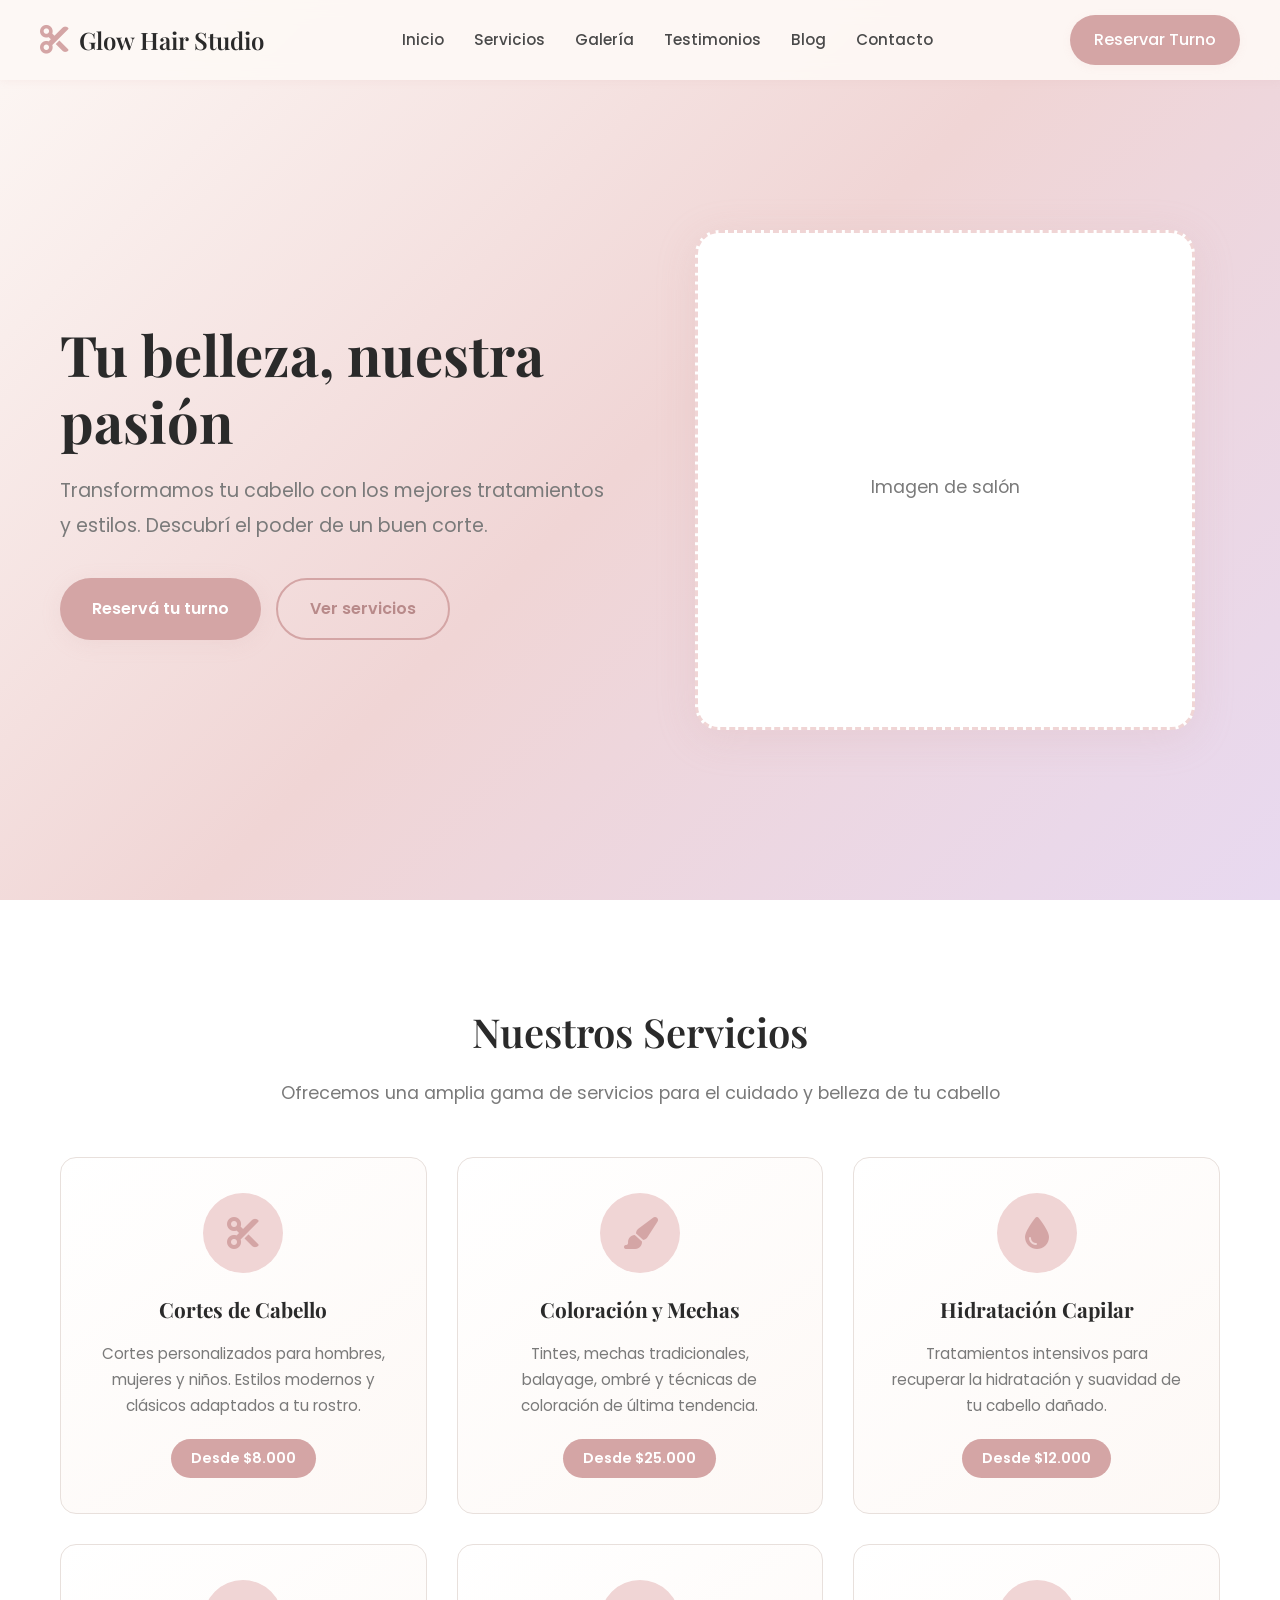
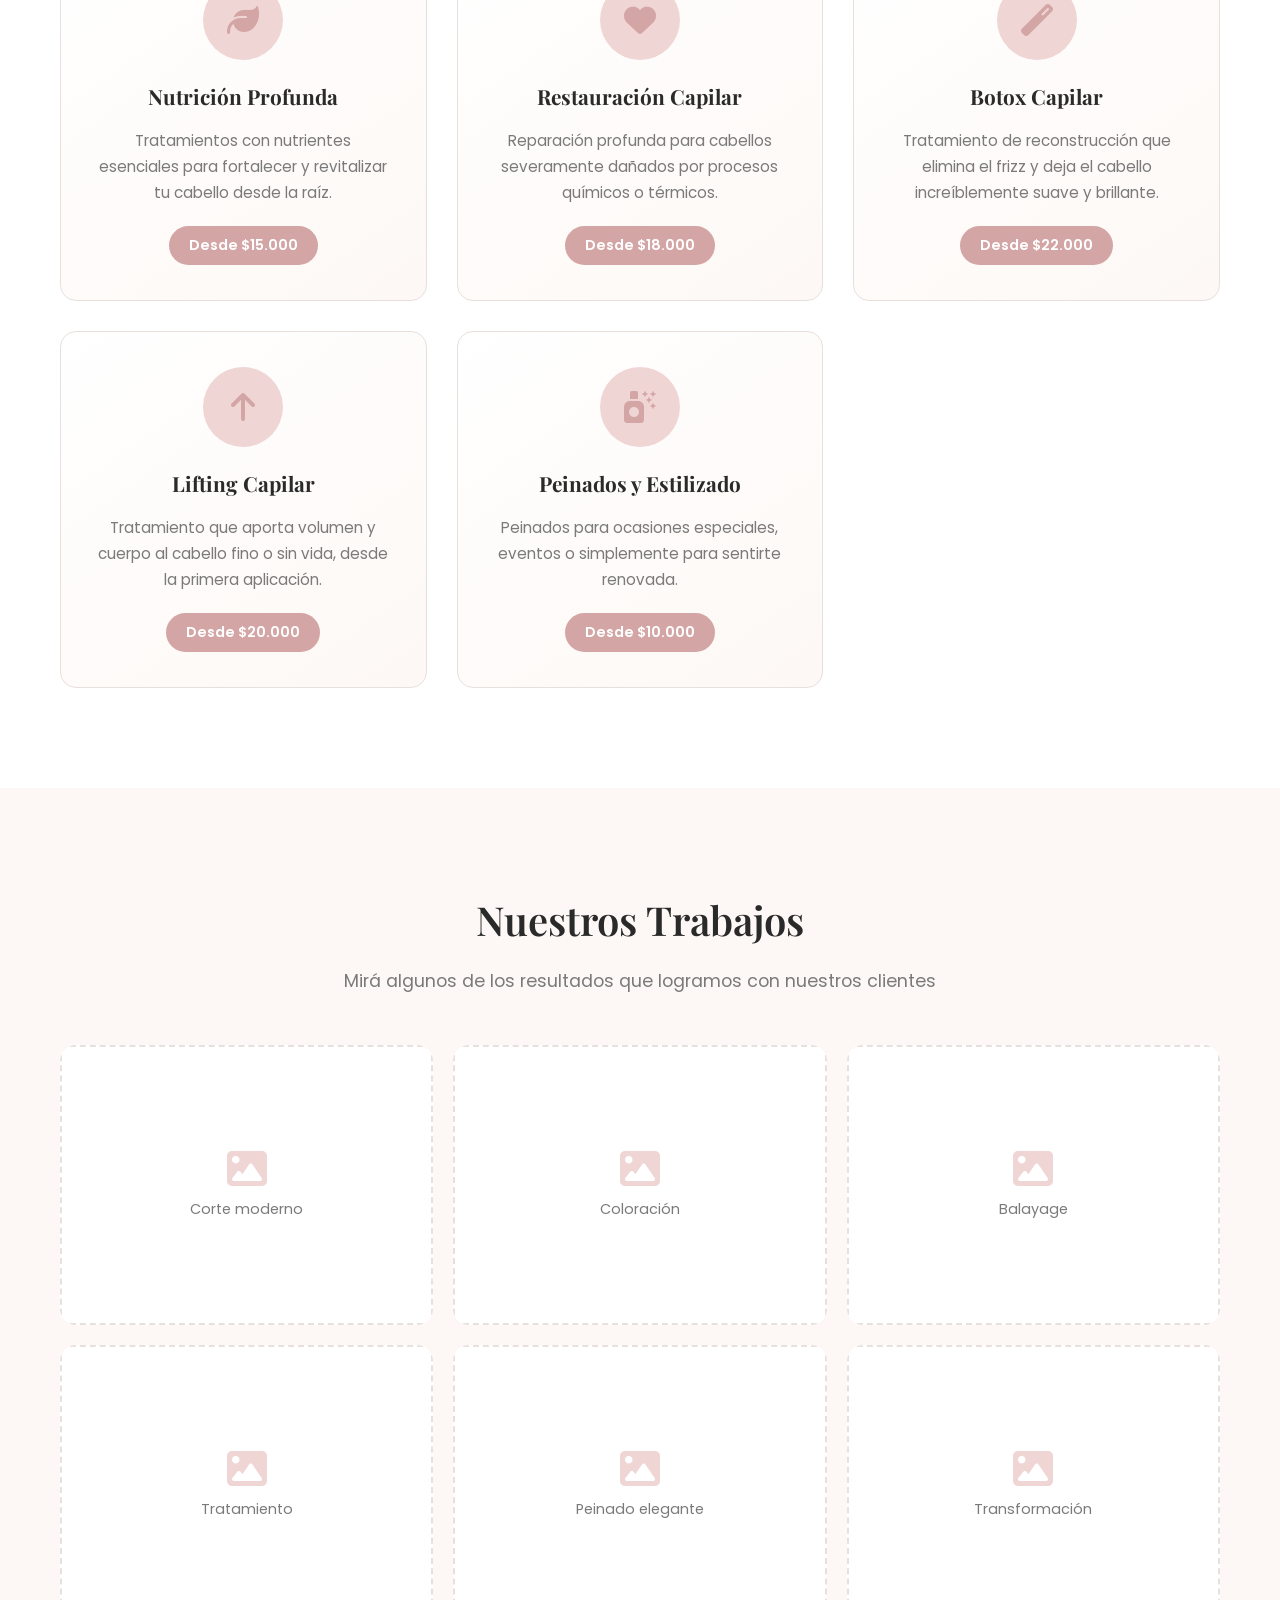
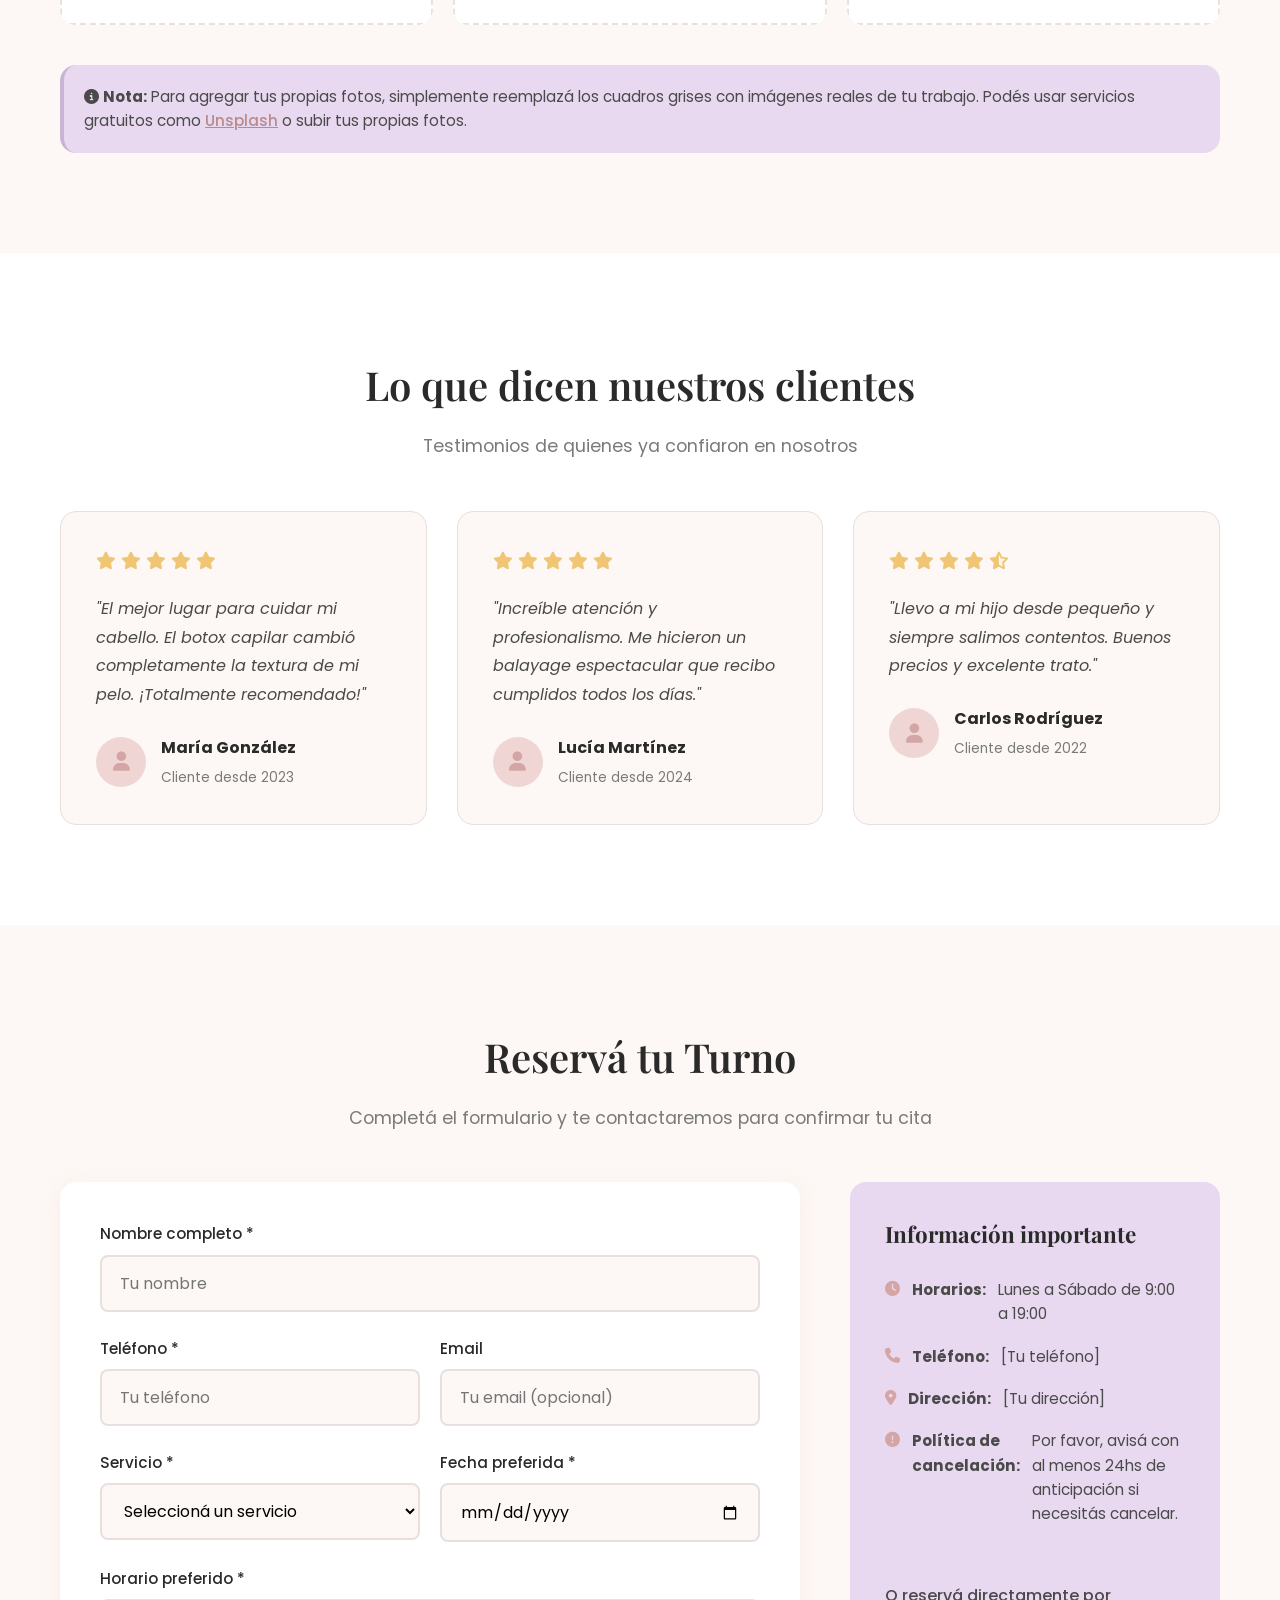
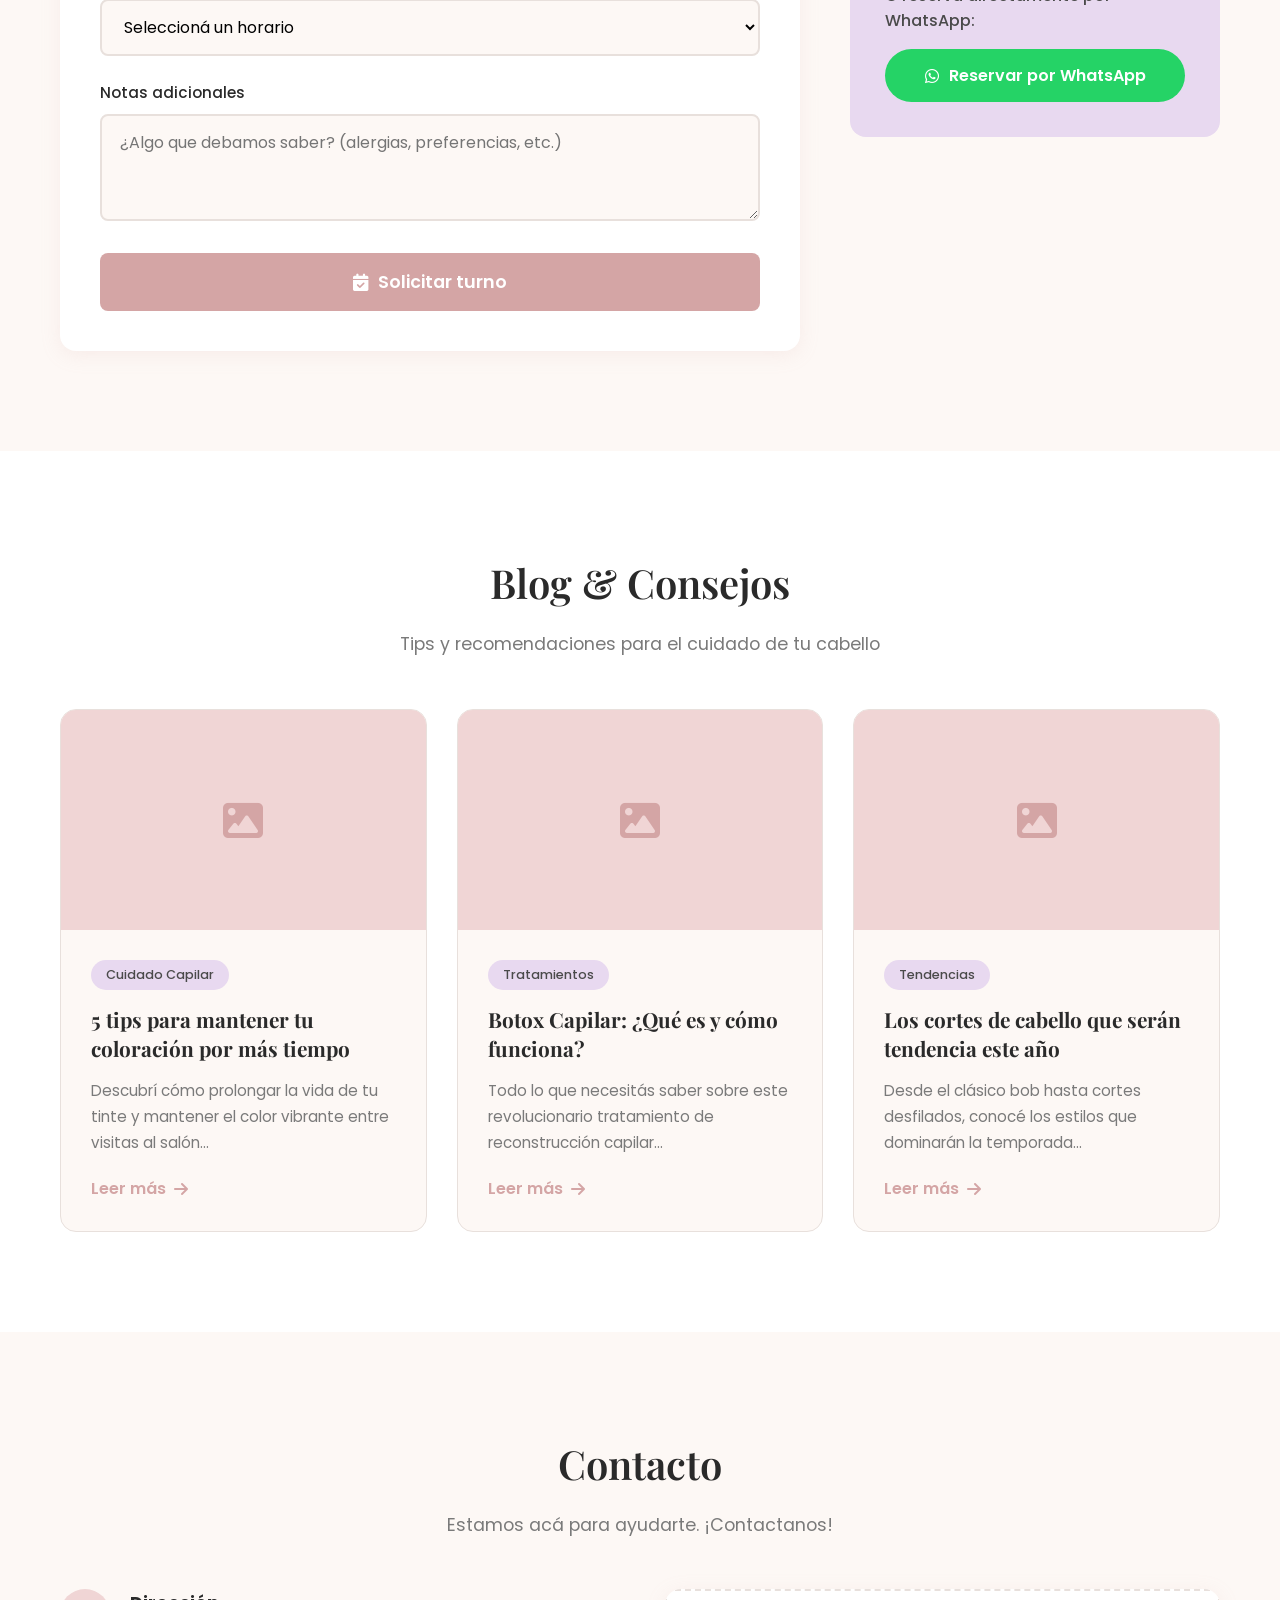
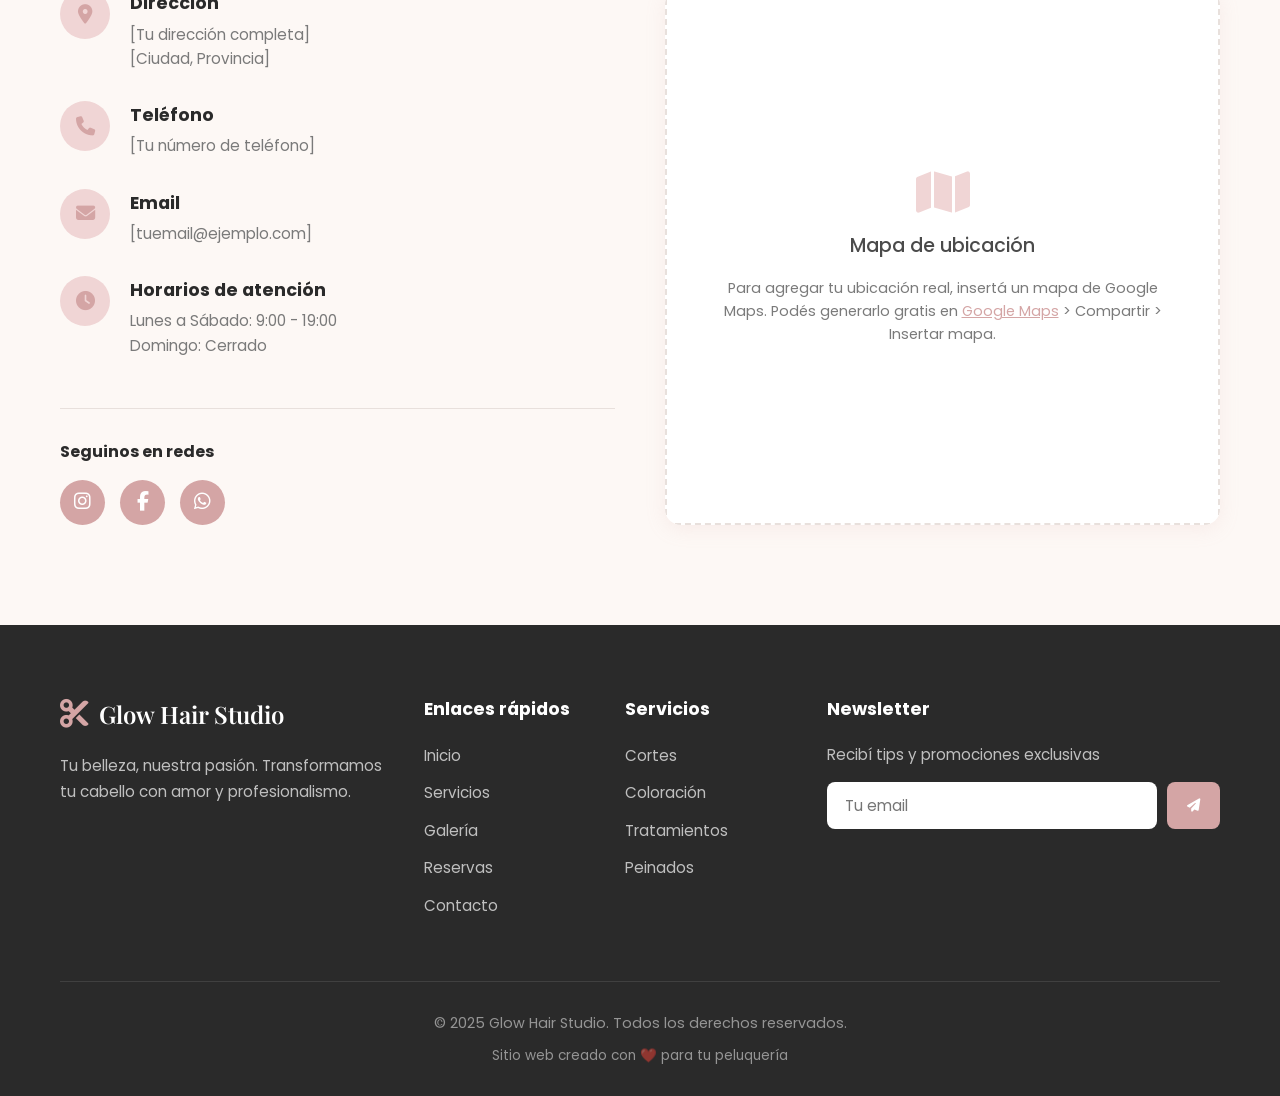
==== index.html @ 5b3dc376 "Add files via upload" ====
<!DOCTYPE html>
<html lang="es">
<head>
    <meta charset="UTF-8">
    <meta name="viewport" content="width=device-width, initial-scale=1.0">
    <title>Glow Hair Studio - Tu belleza, nuestra pasión</title>
    <link rel="stylesheet" href="styles.css">
    <link rel="preconnect" href="https://fonts.googleapis.com">
    <link rel="preconnect" href="https://fonts.gstatic.com" crossorigin>
    <link href="https://fonts.googleapis.com/css2?family=Playfair+Display:wght@400;500;600;700&family=Poppins:wght@300;400;500;600&display=swap" rel="stylesheet">
    <link rel="stylesheet" href="https://cdnjs.cloudflare.com/ajax/libs/font-awesome/6.4.0/css/all.min.css">
</head>
<body>
    <!-- Header / Navbar -->
    <header class="header">
        <nav class="navbar">
            <div class="logo">
                <i class="fas fa-cut"></i>
                <span>Glow Hair Studio</span>
            </div>
            <ul class="nav-links">
                <li><a href="#inicio">Inicio</a></li>
                <li><a href="#servicios">Servicios</a></li>
                <li><a href="#galeria">Galería</a></li>
                <li><a href="#testimonios">Testimonios</a></li>
                <li><a href="#blog">Blog</a></li>
                <li><a href="#contacto">Contacto</a></li>
            </ul>
            <a href="#reservas" class="btn-reservar">Reservar Turno</a>
            <div class="hamburger">
                <span></span>
                <span></span>
                <span></span>
            </div>
        </nav>
    </header>

    <!-- Hero Section -->
    <section id="inicio" class="hero">
        <div class="hero-content">
            <h1>Tu belleza, nuestra pasión</h1>
            <p>Transformamos tu cabello con los mejores tratamientos y estilos. Descubrí el poder de un buen corte.</p>
            <div class="hero-buttons">
                <a href="#reservas" class="btn-primary">Reservá tu turno</a>
                <a href="#servicios" class="btn-secondary">Ver servicios</a>
            </div>
        </div>
        <div class="hero-image">
            <div class="hero-img-placeholder">
                <i class="fas fa-sparkles"></i>
                <p>Imagen de salón</p>
            </div>
        </div>
    </section>

    <!-- Services Section -->
    <section id="servicios" class="servicios">
        <div class="container">
            <h2 class="section-title">Nuestros Servicios</h2>
            <p class="section-subtitle">Ofrecemos una amplia gama de servicios para el cuidado y belleza de tu cabello</p>
            
            <div class="servicios-grid">
                <div class="servicio-card">
                    <div class="servicio-icon">
                        <i class="fas fa-cut"></i>
                    </div>
                    <h3>Cortes de Cabello</h3>
                    <p>Cortes personalizados para hombres, mujeres y niños. Estilos modernos y clásicos adaptados a tu rostro.</p>
                    <span class="precio">Desde $8.000</span>
                </div>

                <div class="servicio-card">
                    <div class="servicio-icon">
                        <i class="fas fa-paint-brush"></i>
                    </div>
                    <h3>Coloración y Mechas</h3>
                    <p>Tintes, mechas tradicionales, balayage, ombré y técnicas de coloración de última tendencia.</p>
                    <span class="precio">Desde $25.000</span>
                </div>

                <div class="servicio-card">
                    <div class="servicio-icon">
                        <i class="fas fa-tint"></i>
                    </div>
                    <h3>Hidratación Capilar</h3>
                    <p>Tratamientos intensivos para recuperar la hidratación y suavidad de tu cabello dañado.</p>
                    <span class="precio">Desde $12.000</span>
                </div>

                <div class="servicio-card">
                    <div class="servicio-icon">
                        <i class="fas fa-leaf"></i>
                    </div>
                    <h3>Nutrición Profunda</h3>
                    <p>Tratamientos con nutrientes esenciales para fortalecer y revitalizar tu cabello desde la raíz.</p>
                    <span class="precio">Desde $15.000</span>
                </div>

                <div class="servicio-card">
                    <div class="servicio-icon">
                        <i class="fas fa-heart"></i>
                    </div>
                    <h3>Restauración Capilar</h3>
                    <p>Reparación profunda para cabellos severamente dañados por procesos químicos o térmicos.</p>
                    <span class="precio">Desde $18.000</span>
                </div>

                <div class="servicio-card">
                    <div class="servicio-icon">
                        <i class="fas fa-magic"></i>
                    </div>
                    <h3>Botox Capilar</h3>
                    <p>Tratamiento de reconstrucción que elimina el frizz y deja el cabello increíblemente suave y brillante.</p>
                    <span class="precio">Desde $22.000</span>
                </div>

                <div class="servicio-card">
                    <div class="servicio-icon">
                        <i class="fas fa-arrow-up"></i>
                    </div>
                    <h3>Lifting Capilar</h3>
                    <p>Tratamiento que aporta volumen y cuerpo al cabello fino o sin vida, desde la primera aplicación.</p>
                    <span class="precio">Desde $20.000</span>
                </div>

                <div class="servicio-card">
                    <div class="servicio-icon">
                        <i class="fas fa-air-freshener"></i>
                    </div>
                    <h3>Peinados y Estilizado</h3>
                    <p>Peinados para ocasiones especiales, eventos o simplemente para sentirte renovada.</p>
                    <span class="precio">Desde $10.000</span>
                </div>
            </div>
        </div>
    </section>

    <!-- Gallery Section -->
    <section id="galeria" class="galeria">
        <div class="container">
            <h2 class="section-title">Nuestros Trabajos</h2>
            <p class="section-subtitle">Mirá algunos de los resultados que logramos con nuestros clientes</p>
            
            <div class="galeria-grid">
                <div class="galeria-item">
                    <div class="galeria-placeholder">
                        <i class="fas fa-image"></i>
                        <span>Corte moderno</span>
                    </div>
                </div>
                <div class="galeria-item">
                    <div class="galeria-placeholder">
                        <i class="fas fa-image"></i>
                        <span>Coloración</span>
                    </div>
                </div>
                <div class="galeria-item">
                    <div class="galeria-placeholder">
                        <i class="fas fa-image"></i>
                        <span>Balayage</span>
                    </div>
                </div>
                <div class="galeria-item">
                    <div class="galeria-placeholder">
                        <i class="fas fa-image"></i>
                        <span>Tratamiento</span>
                    </div>
                </div>
                <div class="galeria-item">
                    <div class="galeria-placeholder">
                        <i class="fas fa-image"></i>
                        <span>Peinado elegante</span>
                    </div>
                </div>
                <div class="galeria-item">
                    <div class="galeria-placeholder">
                        <i class="fas fa-image"></i>
                        <span>Transformación</span>
                    </div>
                </div>
            </div>
            
            <div class="galeria-nota">
                <p><i class="fas fa-info-circle"></i> <strong>Nota:</strong> Para agregar tus propias fotos, simplemente reemplazá los cuadros grises con imágenes reales de tu trabajo. Podés usar servicios gratuitos como <a href="https://unsplash.com" target="_blank">Unsplash</a> o subir tus propias fotos.</p>
            </div>
        </div>
    </section>

    <!-- Testimonials Section -->
    <section id="testimonios" class="testimonios">
        <div class="container">
            <h2 class="section-title">Lo que dicen nuestros clientes</h2>
            <p class="section-subtitle">Testimonios de quienes ya confiaron en nosotros</p>
            
            <div class="testimonios-grid">
                <div class="testimonio-card">
                    <div class="stars">
                        <i class="fas fa-star"></i>
                        <i class="fas fa-star"></i>
                        <i class="fas fa-star"></i>
                        <i class="fas fa-star"></i>
                        <i class="fas fa-star"></i>
                    </div>
                    <p>"El mejor lugar para cuidar mi cabello. El botox capilar cambió completamente la textura de mi pelo. ¡Totalmente recomendado!"</p>
                    <div class="testimonio-author">
                        <div class="author-avatar">
                            <i class="fas fa-user"></i>
                        </div>
                        <div class="author-info">
                            <h4>María González</h4>
                            <span>Cliente desde 2023</span>
                        </div>
                    </div>
                </div>

                <div class="testimonio-card">
                    <div class="stars">
                        <i class="fas fa-star"></i>
                        <i class="fas fa-star"></i>
                        <i class="fas fa-star"></i>
                        <i class="fas fa-star"></i>
                        <i class="fas fa-star"></i>
                    </div>
                    <p>"Increíble atención y profesionalismo. Me hicieron un balayage espectacular que recibo cumplidos todos los días."</p>
                    <div class="testimonio-author">
                        <div class="author-avatar">
                            <i class="fas fa-user"></i>
                        </div>
                        <div class="author-info">
                            <h4>Lucía Martínez</h4>
                            <span>Cliente desde 2024</span>
                        </div>
                    </div>
                </div>

                <div class="testimonio-card">
                    <div class="stars">
                        <i class="fas fa-star"></i>
                        <i class="fas fa-star"></i>
                        <i class="fas fa-star"></i>
                        <i class="fas fa-star"></i>
                        <i class="fas fa-star-half-alt"></i>
                    </div>
                    <p>"Llevo a mi hijo desde pequeño y siempre salimos contentos. Buenos precios y excelente trato."</p>
                    <div class="testimonio-author">
                        <div class="author-avatar">
                            <i class="fas fa-user"></i>
                        </div>
                        <div class="author-info">
                            <h4>Carlos Rodríguez</h4>
                            <span>Cliente desde 2022</span>
                        </div>
                    </div>
                </div>
            </div>
        </div>
    </section>

    <!-- Booking Section -->
    <section id="reservas" class="reservas">
        <div class="container">
            <h2 class="section-title">Reservá tu Turno</h2>
            <p class="section-subtitle">Completá el formulario y te contactaremos para confirmar tu cita</p>
            
            <div class="reservas-container">
                <form class="reservas-form" id="form-reserva">
                    <div class="form-group">
                        <label for="nombre">Nombre completo *</label>
                        <input type="text" id="nombre" name="nombre" required placeholder="Tu nombre">
                    </div>
                    
                    <div class="form-row">
                        <div class="form-group">
                            <label for="telefono">Teléfono *</label>
                            <input type="tel" id="telefono" name="telefono" required placeholder="Tu teléfono">
                        </div>
                        <div class="form-group">
                            <label for="email">Email</label>
                            <input type="email" id="email" name="email" placeholder="Tu email (opcional)">
                        </div>
                    </div>
                    
                    <div class="form-row">
                        <div class="form-group">
                            <label for="servicio">Servicio *</label>
                            <select id="servicio" name="servicio" required>
                                <option value="">Seleccioná un servicio</option>
                                <option value="corte">Corte de cabello</option>
                                <option value="coloracion">Coloración / Mechas</option>
                                <option value="hidratacion">Hidratación</option>
                                <option value="nutricion">Nutrición</option>
                                <option value="restauracion">Restauración</option>
                                <option value="botox">Botox Capilar</option>
                                <option value="lifting">Lifting Capilar</option>
                                <option value="peinado">Peinado</option>
                            </select>
                        </div>
                        <div class="form-group">
                            <label for="fecha">Fecha preferida *</label>
                            <input type="date" id="fecha" name="fecha" required>
                        </div>
                    </div>
                    
                    <div class="form-group">
                        <label for="horario">Horario preferido *</label>
                        <select id="horario" name="horario" required>
                            <option value="">Seleccioná un horario</option>
                            <option value="09:00">09:00 hs</option>
                            <option value="10:00">10:00 hs</option>
                            <option value="11:00">11:00 hs</option>
                            <option value="12:00">12:00 hs</option>
                            <option value="14:00">14:00 hs</option>
                            <option value="15:00">15:00 hs</option>
                            <option value="16:00">16:00 hs</option>
                            <option value="17:00">17:00 hs</option>
                            <option value="18:00">18:00 hs</option>
                        </select>
                    </div>
                    
                    <div class="form-group">
                        <label for="notas">Notas adicionales</label>
                        <textarea id="notas" name="notas" rows="3" placeholder="¿Algo que debamos saber? (alergias, preferencias, etc.)"></textarea>
                    </div>
                    
                    <button type="submit" class="btn-submit">
                        <i class="fas fa-calendar-check"></i>
                        Solicitar turno
                    </button>
                </form>
                
                <div class="reservas-info">
                    <h3>Información importante</h3>
                    <ul>
                        <li><i class="fas fa-clock"></i> <strong>Horarios:</strong> Lunes a Sábado de 9:00 a 19:00</li>
                        <li><i class="fas fa-phone"></i> <strong>Teléfono:</strong> [Tu teléfono]</li>
                        <li><i class="fas fa-map-marker-alt"></i> <strong>Dirección:</strong> [Tu dirección]</li>
                        <li><i class="fas fa-exclamation-circle"></i> <strong>Política de cancelación:</strong> Por favor, avisá con al menos 24hs de anticipación si necesitás cancelar.</li>
                    </ul>
                    
                    <div class="whatsapp-reserva">
                        <p>O reservá directamente por WhatsApp:</p>
                        <a href="https://wa.me/549XXXXXXXXXX?text=Hola!%20Quiero%20reservar%20un%20turno" class="btn-whatsapp" target="_blank">
                            <i class="fab fa-whatsapp"></i>
                            Reservar por WhatsApp
                        </a>
                    </div>
                </div>
            </div>
        </div>
    </section>

    <!-- Blog Section -->
    <section id="blog" class="blog">
        <div class="container">
            <h2 class="section-title">Blog & Consejos</h2>
            <p class="section-subtitle">Tips y recomendaciones para el cuidado de tu cabello</p>
            
            <div class="blog-grid">
                <article class="blog-card">
                    <div class="blog-image">
                        <div class="blog-placeholder">
                            <i class="fas fa-image"></i>
                        </div>
                    </div>
                    <div class="blog-content">
                        <span class="blog-category">Cuidado Capilar</span>
                        <h3>5 tips para mantener tu coloración por más tiempo</h3>
                        <p>Descubrí cómo prolongar la vida de tu tinte y mantener el color vibrante entre visitas al salón...</p>
                        <a href="#" class="blog-link">Leer más <i class="fas fa-arrow-right"></i></a>
                    </div>
                </article>

                <article class="blog-card">
                    <div class="blog-image">
                        <div class="blog-placeholder">
                            <i class="fas fa-image"></i>
                        </div>
                    </div>
                    <div class="blog-content">
                        <span class="blog-category">Tratamientos</span>
                        <h3>Botox Capilar: ¿Qué es y cómo funciona?</h3>
                        <p>Todo lo que necesitás saber sobre este revolucionario tratamiento de reconstrucción capilar...</p>
                        <a href="#" class="blog-link">Leer más <i class="fas fa-arrow-right"></i></a>
                    </div>
                </article>

                <article class="blog-card">
                    <div class="blog-image">
                        <div class="blog-placeholder">
                            <i class="fas fa-image"></i>
                        </div>
                    </div>
                    <div class="blog-content">
                        <span class="blog-category">Tendencias</span>
                        <h3>Los cortes de cabello que serán tendencia este año</h3>
                        <p>Desde el clásico bob hasta cortes desfilados, conocé los estilos que dominarán la temporada...</p>
                        <a href="#" class="blog-link">Leer más <i class="fas fa-arrow-right"></i></a>
                    </div>
                </article>
            </div>
        </div>
    </section>

    <!-- Contact Section -->
    <section id="contacto" class="contacto">
        <div class="container">
            <h2 class="section-title">Contacto</h2>
            <p class="section-subtitle">Estamos acá para ayudarte. ¡Contactanos!</p>
            
            <div class="contacto-grid">
                <div class="contacto-info">
                    <div class="contacto-item">
                        <i class="fas fa-map-marker-alt"></i>
                        <div>
                            <h4>Dirección</h4>
                            <p>[Tu dirección completa]</p>
                            <p>[Ciudad, Provincia]</p>
                        </div>
                    </div>
                    
                    <div class="contacto-item">
                        <i class="fas fa-phone"></i>
                        <div>
                            <h4>Teléfono</h4>
                            <p>[Tu número de teléfono]</p>
                        </div>
                    </div>
                    
                    <div class="contacto-item">
                        <i class="fas fa-envelope"></i>
                        <div>
                            <h4>Email</h4>
                            <p>[tuemail@ejemplo.com]</p>
                        </div>
                    </div>
                    
                    <div class="contacto-item">
                        <i class="fas fa-clock"></i>
                        <div>
                            <h4>Horarios de atención</h4>
                            <p>Lunes a Sábado: 9:00 - 19:00</p>
                            <p>Domingo: Cerrado</p>
                        </div>
                    </div>
                    
                    <div class="contacto-social">
                        <h4>Seguinos en redes</h4>
                        <div class="social-links">
                            <a href="#" class="social-link" title="Instagram"><i class="fab fa-instagram"></i></a>
                            <a href="#" class="social-link" title="Facebook"><i class="fab fa-facebook-f"></i></a>
                            <a href="#" class="social-link" title="WhatsApp"><i class="fab fa-whatsapp"></i></a>
                        </div>
                    </div>
                </div>
                
                <div class="contacto-map">
                    <div class="map-placeholder">
                        <i class="fas fa-map"></i>
                        <p>Mapa de ubicación</p>
                        <span>Para agregar tu ubicación real, insertá un mapa de Google Maps. Podés generarlo gratis en <a href="https://maps.google.com" target="_blank">Google Maps</a> > Compartir > Insertar mapa.</span>
                    </div>
                </div>
            </div>
        </div>
    </section>

    <!-- Footer -->
    <footer class="footer">
        <div class="container">
            <div class="footer-content">
                <div class="footer-brand">
                    <div class="logo">
                        <i class="fas fa-cut"></i>
                        <span>Glow Hair Studio</span>
                    </div>
                    <p>Tu belleza, nuestra pasión. Transformamos tu cabello con amor y profesionalismo.</p>
                </div>
                
                <div class="footer-links">
                    <h4>Enlaces rápidos</h4>
                    <ul>
                        <li><a href="#inicio">Inicio</a></li>
                        <li><a href="#servicios">Servicios</a></li>
                        <li><a href="#galeria">Galería</a></li>
                        <li><a href="#reservas">Reservas</a></li>
                        <li><a href="#contacto">Contacto</a></li>
                    </ul>
                </div>
                
                <div class="footer-services">
                    <h4>Servicios</h4>
                    <ul>
                        <li><a href="#">Cortes</a></li>
                        <li><a href="#">Coloración</a></li>
                        <li><a href="#">Tratamientos</a></li>
                        <li><a href="#">Peinados</a></li>
                    </ul>
                </div>
                
                <div class="footer-newsletter">
                    <h4>Newsletter</h4>
                    <p>Recibí tips y promociones exclusivas</p>
                    <form class="newsletter-form">
                        <input type="email" placeholder="Tu email">
                        <button type="submit"><i class="fas fa-paper-plane"></i></button>
                    </form>
                </div>
            </div>
            
            <div class="footer-bottom">
                <p>&copy; 2025 Glow Hair Studio. Todos los derechos reservados.</p>
                <p class="footer-note">Sitio web creado con ❤️ para tu peluquería</p>
            </div>
        </div>
    </footer>

    <!-- Modal de confirmación -->
    <div id="modal-confirmacion" class="modal">
        <div class="modal-content">
            <i class="fas fa-check-circle"></i>
            <h3>¡Reserva recibida!</h3>
            <p>Gracias por solicitar tu turno. Te contactaremos pronto para confirmar tu cita.</p>
            <button class="btn-cerrar-modal">Aceptar</button>
        </div>
    </div>

    <script src="script.js"></script>
</body>
</html>
---- styles.css ----
/* Variables de colores - Estilo Pastel */
:root {
    --color-primary: #D4A5A5;
    --color-primary-light: #F0D5D5;
    --color-primary-dark: #B88A8A;
    --color-secondary: #C8B5D4;
    --color-secondary-light: #E8D9F0;
    --color-accent: #D4C4A5;
    --color-accent-light: #F0E8D5;
    --color-bg: #FDF8F5;
    --color-bg-alt: #FFFFFF;
    --color-text: #4A4A4A;
    --color-text-light: #7A7A7A;
    --color-text-dark: #2A2A2A;
    --color-border: #E8E0DC;
    --color-shadow: rgba(212, 165, 165, 0.15);
    --color-success: #A5D4C8;
    --color-warning: #D4C4A5;
    --gradient-hero: linear-gradient(135deg, #FDF8F5 0%, #F0D5D5 50%, #E8D9F0 100%);
    --gradient-card: linear-gradient(145deg, #FFFFFF 0%, #FDF8F5 100%);
    --font-heading: 'Playfair Display', serif;
    --font-body: 'Poppins', sans-serif;
    --transition: all 0.3s ease;
    --shadow-sm: 0 2px 8px rgba(212, 165, 165, 0.1);
    --shadow-md: 0 4px 20px rgba(212, 165, 165, 0.15);
    --shadow-lg: 0 8px 40px rgba(212, 165, 165, 0.2);
    --radius-sm: 8px;
    --radius-md: 16px;
    --radius-lg: 24px;
}

/* Reset y base */
* {
    margin: 0;
    padding: 0;
    box-sizing: border-box;
}

html {
    scroll-behavior: smooth;
}

body {
    font-family: var(--font-body);
    color: var(--color-text);
    background-color: var(--color-bg);
    line-height: 1.6;
    overflow-x: hidden;
}

.container {
    max-width: 1200px;
    margin: 0 auto;
    padding: 0 20px;
}

/* Header y Navbar */
.header {
    position: fixed;
    top: 0;
    left: 0;
    right: 0;
    background: rgba(253, 248, 245, 0.95);
    backdrop-filter: blur(10px);
    z-index: 1000;
    box-shadow: var(--shadow-sm);
    transition: var(--transition);
}

.navbar {
    display: flex;
    justify-content: space-between;
    align-items: center;
    padding: 15px 40px;
    max-width: 1400px;
    margin: 0 auto;
}

.logo {
    display: flex;
    align-items: center;
    gap: 10px;
    font-family: var(--font-heading);
    font-size: 1.5rem;
    font-weight: 600;
    color: var(--color-text-dark);
}

.logo i {
    color: var(--color-primary);
    font-size: 1.8rem;
}

.nav-links {
    display: flex;
    list-style: none;
    gap: 30px;
}

.nav-links a {
    text-decoration: none;
    color: var(--color-text);
    font-weight: 500;
    font-size: 0.95rem;
    transition: var(--transition);
    position: relative;
}

.nav-links a::after {
    content: '';
    position: absolute;
    bottom: -5px;
    left: 0;
    width: 0;
    height: 2px;
    background: var(--color-primary);
    transition: var(--transition);
}

.nav-links a:hover {
    color: var(--color-primary-dark);
}

.nav-links a:hover::after {
    width: 100%;
}

.btn-reservar {
    background: var(--color-primary);
    color: white;
    padding: 12px 24px;
    border-radius: 50px;
    text-decoration: none;
    font-weight: 500;
    transition: var(--transition);
    box-shadow: var(--shadow-sm);
}

.btn-reservar:hover {
    background: var(--color-primary-dark);
    transform: translateY(-2px);
    box-shadow: var(--shadow-md);
}

/* Hamburger menu */
.hamburger {
    display: none;
    flex-direction: column;
    gap: 5px;
    cursor: pointer;
    padding: 5px;
}

.hamburger span {
    display: block;
    width: 25px;
    height: 3px;
    background: var(--color-text);
    border-radius: 3px;
    transition: var(--transition);
}

/* Hero Section */
.hero {
    min-height: 100vh;
    display: flex;
    align-items: center;
    justify-content: space-between;
    padding: 120px 60px 60px;
    background: var(--gradient-hero);
    gap: 60px;
}

.hero-content {
    flex: 1;
    max-width: 600px;
}

.hero-content h1 {
    font-family: var(--font-heading);
    font-size: 3.5rem;
    font-weight: 700;
    color: var(--color-text-dark);
    margin-bottom: 20px;
    line-height: 1.2;
}

.hero-content p {
    font-size: 1.2rem;
    color: var(--color-text-light);
    margin-bottom: 35px;
    line-height: 1.8;
}

.hero-buttons {
    display: flex;
    gap: 15px;
}

.btn-primary {
    background: var(--color-primary);
    color: white;
    padding: 16px 32px;
    border-radius: 50px;
    text-decoration: none;
    font-weight: 600;
    transition: var(--transition);
    box-shadow: var(--shadow-md);
    display: inline-flex;
    align-items: center;
    gap: 8px;
}

.btn-primary:hover {
    background: var(--color-primary-dark);
    transform: translateY(-3px);
    box-shadow: var(--shadow-lg);
}

.btn-secondary {
    background: transparent;
    color: var(--color-primary-dark);
    padding: 16px 32px;
    border-radius: 50px;
    text-decoration: none;
    font-weight: 600;
    border: 2px solid var(--color-primary);
    transition: var(--transition);
    display: inline-flex;
    align-items: center;
    gap: 8px;
}

.btn-secondary:hover {
    background: var(--color-primary-light);
    transform: translateY(-3px);
}

.hero-image {
    flex: 1;
    display: flex;
    justify-content: center;
    align-items: center;
}

.hero-img-placeholder {
    width: 100%;
    max-width: 500px;
    height: 500px;
    background: var(--color-bg-alt);
    border-radius: var(--radius-lg);
    display: flex;
    flex-direction: column;
    justify-content: center;
    align-items: center;
    gap: 15px;
    box-shadow: var(--shadow-lg);
    border: 3px dashed var(--color-primary-light);
}

.hero-img-placeholder i {
    font-size: 4rem;
    color: var(--color-primary);
}

.hero-img-placeholder p {
    color: var(--color-text-light);
    font-size: 1.1rem;
}

/* Section Styles */
.section-title {
    font-family: var(--font-heading);
    font-size: 2.5rem;
    font-weight: 600;
    color: var(--color-text-dark);
    text-align: center;
    margin-bottom: 15px;
}

.section-subtitle {
    color: var(--color-text-light);
    text-align: center;
    font-size: 1.1rem;
    margin-bottom: 50px;
}

/* Services Section */
.servicios {
    padding: 100px 0;
    background: var(--color-bg-alt);
}

.servicios-grid {
    display: grid;
    grid-template-columns: repeat(auto-fit, minmax(280px, 1fr));
    gap: 30px;
}

.servicio-card {
    background: var(--gradient-card);
    border-radius: var(--radius-md);
    padding: 35px;
    text-align: center;
    transition: var(--transition);
    border: 1px solid var(--color-border);
    position: relative;
    overflow: hidden;
}

.servicio-card::before {
    content: '';
    position: absolute;
    top: 0;
    left: 0;
    right: 0;
    height: 4px;
    background: var(--color-primary);
    transform: scaleX(0);
    transition: var(--transition);
}

.servicio-card:hover {
    transform: translateY(-8px);
    box-shadow: var(--shadow-lg);
}

.servicio-card:hover::before {
    transform: scaleX(1);
}

.servicio-icon {
    width: 80px;
    height: 80px;
    background: var(--color-primary-light);
    border-radius: 50%;
    display: flex;
    align-items: center;
    justify-content: center;
    margin: 0 auto 20px;
}

.servicio-icon i {
    font-size: 2rem;
    color: var(--color-primary);
}

.servicio-card h3 {
    font-family: var(--font-heading);
    font-size: 1.3rem;
    margin-bottom: 15px;
    color: var(--color-text-dark);
}

.servicio-card p {
    color: var(--color-text-light);
    font-size: 0.95rem;
    margin-bottom: 20px;
    line-height: 1.7;
}

.precio {
    display: inline-block;
    background: var(--color-primary);
    color: white;
    padding: 8px 20px;
    border-radius: 20px;
    font-weight: 600;
    font-size: 0.9rem;
}

/* Gallery Section */
.galeria {
    padding: 100px 0;
    background: var(--color-bg);
}

.galeria-grid {
    display: grid;
    grid-template-columns: repeat(auto-fit, minmax(300px, 1fr));
    gap: 20px;
}

.galeria-item {
    position: relative;
    border-radius: var(--radius-md);
    overflow: hidden;
    aspect-ratio: 4/3;
    cursor: pointer;
}

.galeria-placeholder {
    width: 100%;
    height: 100%;
    background: var(--color-bg-alt);
    display: flex;
    flex-direction: column;
    justify-content: center;
    align-items: center;
    gap: 10px;
    border: 2px dashed var(--color-border);
    transition: var(--transition);
}

.galeria-placeholder i {
    font-size: 2.5rem;
    color: var(--color-primary-light);
}

.galeria-placeholder span {
    color: var(--color-text-light);
    font-size: 0.9rem;
}

.galeria-item:hover .galeria-placeholder {
    background: var(--color-primary-light);
}

.galeria-item:hover .galeria-placeholder i,
.galeria-item:hover .galeria-placeholder span {
    color: var(--color-primary-dark);
}

.galeria-nota {
    margin-top: 40px;
    padding: 20px;
    background: var(--color-secondary-light);
    border-radius: var(--radius-md);
    border-left: 4px solid var(--color-secondary);
}

.galeria-nota p {
    color: var(--color-text);
    font-size: 0.95rem;
}

.galeria-nota a {
    color: var(--color-primary-dark);
    font-weight: 500;
}

/* Testimonials Section */
.testimonios {
    padding: 100px 0;
    background: var(--color-bg-alt);
}

.testimonios-grid {
    display: grid;
    grid-template-columns: repeat(auto-fit, minmax(350px, 1fr));
    gap: 30px;
}

.testimonio-card {
    background: var(--color-bg);
    border-radius: var(--radius-md);
    padding: 35px;
    transition: var(--transition);
    border: 1px solid var(--color-border);
}

.testimonio-card:hover {
    transform: translateY(-5px);
    box-shadow: var(--shadow-md);
}

.stars {
    color: #F0C674;
    margin-bottom: 20px;
    font-size: 1.1rem;
}

.testimonio-card > p {
    color: var(--color-text);
    font-size: 1rem;
    line-height: 1.8;
    margin-bottom: 25px;
    font-style: italic;
}

.testimonio-author {
    display: flex;
    align-items: center;
    gap: 15px;
}

.author-avatar {
    width: 50px;
    height: 50px;
    background: var(--color-primary-light);
    border-radius: 50%;
    display: flex;
    align-items: center;
    justify-content: center;
}

.author-avatar i {
    color: var(--color-primary);
    font-size: 1.2rem;
}

.author-info h4 {
    color: var(--color-text-dark);
    font-size: 1rem;
    margin-bottom: 3px;
}

.author-info span {
    color: var(--color-text-light);
    font-size: 0.85rem;
}

/* Booking Section */
.reservas {
    padding: 100px 0;
    background: var(--color-bg);
}

.reservas-container {
    display: grid;
    grid-template-columns: 2fr 1fr;
    gap: 50px;
    align-items: start;
}

.reservas-form {
    background: var(--color-bg-alt);
    padding: 40px;
    border-radius: var(--radius-md);
    box-shadow: var(--shadow-md);
}

.form-group {
    margin-bottom: 25px;
}

.form-row {
    display: grid;
    grid-template-columns: 1fr 1fr;
    gap: 20px;
}

.form-group label {
    display: block;
    margin-bottom: 8px;
    color: var(--color-text-dark);
    font-weight: 500;
    font-size: 0.95rem;
}

.form-group input,
.form-group select,
.form-group textarea {
    width: 100%;
    padding: 14px 18px;
    border: 2px solid var(--color-border);
    border-radius: var(--radius-sm);
    font-family: var(--font-body);
    font-size: 1rem;
    transition: var(--transition);
    background: var(--color-bg);
}

.form-group input:focus,
.form-group select:focus,
.form-group textarea:focus {
    outline: none;
    border-color: var(--color-primary);
    background: white;
}

.form-group textarea {
    resize: vertical;
    min-height: 100px;
}

.btn-submit {
    width: 100%;
    padding: 16px;
    background: var(--color-primary);
    color: white;
    border: none;
    border-radius: var(--radius-sm);
    font-family: var(--font-body);
    font-size: 1.1rem;
    font-weight: 600;
    cursor: pointer;
    transition: var(--transition);
    display: flex;
    align-items: center;
    justify-content: center;
    gap: 10px;
}

.btn-submit:hover {
    background: var(--color-primary-dark);
    transform: translateY(-2px);
    box-shadow: var(--shadow-md);
}

.reservas-info {
    background: var(--color-secondary-light);
    padding: 35px;
    border-radius: var(--radius-md);
}

.reservas-info h3 {
    font-family: var(--font-heading);
    font-size: 1.4rem;
    color: var(--color-text-dark);
    margin-bottom: 25px;
}

.reservas-info ul {
    list-style: none;
    margin-bottom: 30px;
}

.reservas-info li {
    display: flex;
    align-items: flex-start;
    gap: 12px;
    margin-bottom: 18px;
    color: var(--color-text);
    font-size: 0.95rem;
    line-height: 1.6;
}

.reservas-info li i {
    color: var(--color-primary);
    margin-top: 3px;
}

.whatsapp-reserva {
    padding-top: 25px;
    border-top: 1px solid var(--color-border);
}

.whatsapp-reserva p {
    margin-bottom: 15px;
    color: var(--color-text);
    font-weight: 500;
}

.btn-whatsapp {
    display: flex;
    align-items: center;
    justify-content: center;
    gap: 10px;
    background: #25D366;
    color: white;
    padding: 14px 24px;
    border-radius: 50px;
    text-decoration: none;
    font-weight: 600;
    transition: var(--transition);
}

.btn-whatsapp:hover {
    background: #1DA851;
    transform: translateY(-2px);
    box-shadow: 0 4px 15px rgba(37, 211, 102, 0.3);
}

/* Blog Section */
.blog {
    padding: 100px 0;
    background: var(--color-bg-alt);
}

.blog-grid {
    display: grid;
    grid-template-columns: repeat(auto-fit, minmax(350px, 1fr));
    gap: 30px;
}

.blog-card {
    background: var(--color-bg);
    border-radius: var(--radius-md);
    overflow: hidden;
    transition: var(--transition);
    border: 1px solid var(--color-border);
}

.blog-card:hover {
    transform: translateY(-8px);
    box-shadow: var(--shadow-lg);
}

.blog-image {
    height: 220px;
    overflow: hidden;
}

.blog-placeholder {
    width: 100%;
    height: 100%;
    background: var(--color-primary-light);
    display: flex;
    align-items: center;
    justify-content: center;
}

.blog-placeholder i {
    font-size: 2.5rem;
    color: var(--color-primary);
}

.blog-content {
    padding: 30px;
}

.blog-category {
    display: inline-block;
    background: var(--color-secondary-light);
    color: var(--color-text);
    padding: 5px 15px;
    border-radius: 20px;
    font-size: 0.8rem;
    font-weight: 500;
    margin-bottom: 15px;
}

.blog-content h3 {
    font-family: var(--font-heading);
    font-size: 1.3rem;
    color: var(--color-text-dark);
    margin-bottom: 15px;
    line-height: 1.4;
}

.blog-content p {
    color: var(--color-text-light);
    font-size: 0.95rem;
    line-height: 1.7;
    margin-bottom: 20px;
}

.blog-link {
    color: var(--color-primary);
    text-decoration: none;
    font-weight: 600;
    display: inline-flex;
    align-items: center;
    gap: 8px;
    transition: var(--transition);
}

.blog-link:hover {
    color: var(--color-primary-dark);
    gap: 12px;
}

/* Contact Section */
.contacto {
    padding: 100px 0;
    background: var(--color-bg);
}

.contacto-grid {
    display: grid;
    grid-template-columns: 1fr 1fr;
    gap: 50px;
}

.contacto-info {
    display: flex;
    flex-direction: column;
    gap: 30px;
}

.contacto-item {
    display: flex;
    align-items: flex-start;
    gap: 20px;
}

.contacto-item i {
    width: 50px;
    height: 50px;
    background: var(--color-primary-light);
    border-radius: 50%;
    display: flex;
    align-items: center;
    justify-content: center;
    color: var(--color-primary);
    font-size: 1.2rem;
    flex-shrink: 0;
}

.contacto-item h4 {
    color: var(--color-text-dark);
    font-size: 1.1rem;
    margin-bottom: 5px;
}

.contacto-item p {
    color: var(--color-text-light);
    font-size: 0.95rem;
}

.contacto-social {
    margin-top: 20px;
    padding-top: 30px;
    border-top: 1px solid var(--color-border);
}

.contacto-social h4 {
    color: var(--color-text-dark);
    margin-bottom: 15px;
}

.social-links {
    display: flex;
    gap: 15px;
}

.social-link {
    width: 45px;
    height: 45px;
    background: var(--color-primary);
    border-radius: 50%;
    display: flex;
    align-items: center;
    justify-content: center;
    color: white;
    text-decoration: none;
    font-size: 1.2rem;
    transition: var(--transition);
}

.social-link:hover {
    background: var(--color-primary-dark);
    transform: translateY(-3px);
    box-shadow: var(--shadow-md);
}

.contacto-map {
    border-radius: var(--radius-md);
    overflow: hidden;
    box-shadow: var(--shadow-md);
}

.map-placeholder {
    width: 100%;
    height: 100%;
    min-height: 400px;
    background: var(--color-bg-alt);
    display: flex;
    flex-direction: column;
    justify-content: center;
    align-items: center;
    gap: 15px;
    padding: 40px;
    text-align: center;
    border: 2px dashed var(--color-border);
}

.map-placeholder i {
    font-size: 3rem;
    color: var(--color-primary-light);
}

.map-placeholder p {
    font-size: 1.2rem;
    color: var(--color-text);
    font-weight: 500;
}

.map-placeholder span {
    color: var(--color-text-light);
    font-size: 0.9rem;
    line-height: 1.6;
}

.map-placeholder a {
    color: var(--color-primary);
}

/* Footer */
.footer {
    background: var(--color-text-dark);
    color: white;
    padding: 70px 0 30px;
}

.footer-content {
    display: grid;
    grid-template-columns: 2fr 1fr 1fr 1.5fr;
    gap: 40px;
    margin-bottom: 50px;
}

.footer-brand .logo {
    color: white;
    margin-bottom: 20px;
}

.footer-brand .logo i {
    color: var(--color-primary);
}

.footer-brand p {
    color: rgba(255, 255, 255, 0.7);
    font-size: 0.95rem;
    line-height: 1.7;
}

.footer-links h4,
.footer-services h4,
.footer-newsletter h4 {
    color: white;
    font-size: 1.1rem;
    margin-bottom: 20px;
}

.footer-links ul,
.footer-services ul {
    list-style: none;
}

.footer-links li,
.footer-services li {
    margin-bottom: 12px;
}

.footer-links a,
.footer-services a {
    color: rgba(255, 255, 255, 0.7);
    text-decoration: none;
    transition: var(--transition);
    font-size: 0.95rem;
}

.footer-links a:hover,
.footer-services a:hover {
    color: var(--color-primary);
}

.footer-newsletter p {
    color: rgba(255, 255, 255, 0.7);
    font-size: 0.95rem;
    margin-bottom: 15px;
}

.newsletter-form {
    display: flex;
    gap: 10px;
}

.newsletter-form input {
    flex: 1;
    padding: 12px 18px;
    border: none;
    border-radius: var(--radius-sm);
    font-family: var(--font-body);
    font-size: 0.95rem;
}

.newsletter-form button {
    padding: 12px 20px;
    background: var(--color-primary);
    border: none;
    border-radius: var(--radius-sm);
    color: white;
    cursor: pointer;
    transition: var(--transition);
}

.newsletter-form button:hover {
    background: var(--color-primary-dark);
}

.footer-bottom {
    padding-top: 30px;
    border-top: 1px solid rgba(255, 255, 255, 0.1);
    text-align: center;
}

.footer-bottom p {
    color: rgba(255, 255, 255, 0.5);
    font-size: 0.9rem;
}

.footer-note {
    margin-top: 10px;
    font-size: 0.85rem !important;
}

/* Modal */
.modal {
    display: none;
    position: fixed;
    top: 0;
    left: 0;
    width: 100%;
    height: 100%;
    background: rgba(0, 0, 0, 0.5);
    z-index: 2000;
    justify-content: center;
    align-items: center;
    padding: 20px;
}

.modal.active {
    display: flex;
}

.modal-content {
    background: white;
    padding: 50px;
    border-radius: var(--radius-md);
    text-align: center;
    max-width: 450px;
    animation: modalAppear 0.3s ease;
}

@keyframes modalAppear {
    from {
        opacity: 0;
        transform: scale(0.9);
    }
    to {
        opacity: 1;
        transform: scale(1);
    }
}

.modal-content i {
    font-size: 4rem;
    color: var(--color-success);
    margin-bottom: 20px;
}

.modal-content h3 {
    font-family: var(--font-heading);
    font-size: 1.8rem;
    color: var(--color-text-dark);
    margin-bottom: 15px;
}

.modal-content p {
    color: var(--color-text-light);
    margin-bottom: 25px;
    line-height: 1.7;
}

.btn-cerrar-modal {
    padding: 14px 35px;
    background: var(--color-primary);
    color: white;
    border: none;
    border-radius: var(--radius-sm);
    font-family: var(--font-body);
    font-size: 1rem;
    font-weight: 500;
    cursor: pointer;
    transition: var(--transition);
}

.btn-cerrar-modal:hover {
    background: var(--color-primary-dark);
}

/* Responsive Design */
@media (max-width: 1024px) {
    .hero {
        flex-direction: column;
        text-align: center;
        padding: 140px 40px 60px;
    }
    
    .hero-content {
        max-width: 100%;
    }
    
    .hero-buttons {
        justify-content: center;
    }
    
    .hero-img-placeholder {
        height: 350px;
    }
    
    .reservas-container {
        grid-template-columns: 1fr;
    }
    
    .contacto-grid {
        grid-template-columns: 1fr;
    }
    
    .footer-content {
        grid-template-columns: repeat(2, 1fr);
    }
}

@media (max-width: 768px) {
    .nav-links {
        display: none;
        position: absolute;
        top: 100%;
        left: 0;
        right: 0;
        background: var(--color-bg);
        flex-direction: column;
        padding: 20px;
        box-shadow: var(--shadow-md);
        gap: 15px;
    }
    
    .nav-links.active {
        display: flex;
    }
    
    .hamburger {
        display: flex;
    }
    
    .btn-reservar {
        display: none;
    }
    
    .navbar {
        padding: 15px 20px;
    }
    
    .hero-content h1 {
        font-size: 2.5rem;
    }
    
    .hero-content p {
        font-size: 1rem;
    }
    
    .section-title {
        font-size: 2rem;
    }
    
    .servicios-grid {
        grid-template-columns: 1fr;
    }
    
    .testimonios-grid {
        grid-template-columns: 1fr;
    }
    
    .blog-grid {
        grid-template-columns: 1fr;
    }
    
    .form-row {
        grid-template-columns: 1fr;
    }
    
    .footer-content {
        grid-template-columns: 1fr;
        text-align: center;
    }
    
    .social-links {
        justify-content: center;
    }
    
    .newsletter-form {
        flex-direction: column;
    }
    
    .contacto-item {
        flex-direction: column;
        align-items: center;
        text-align: center;
    }
}

@media (max-width: 480px) {
    .hero {
        padding: 120px 20px 40px;
    }
    
    .hero-content h1 {
        font-size: 2rem;
    }
    
    .hero-buttons {
        flex-direction: column;
    }
    
    .btn-primary,
    .btn-secondary {
        width: 100%;
        justify-content: center;
    }
    
    .reservas-form {
        padding: 25px;
    }
    
    .container {
        padding: 0 15px;
    }
    
    .section-title {
        font-size: 1.8rem;
    }
}
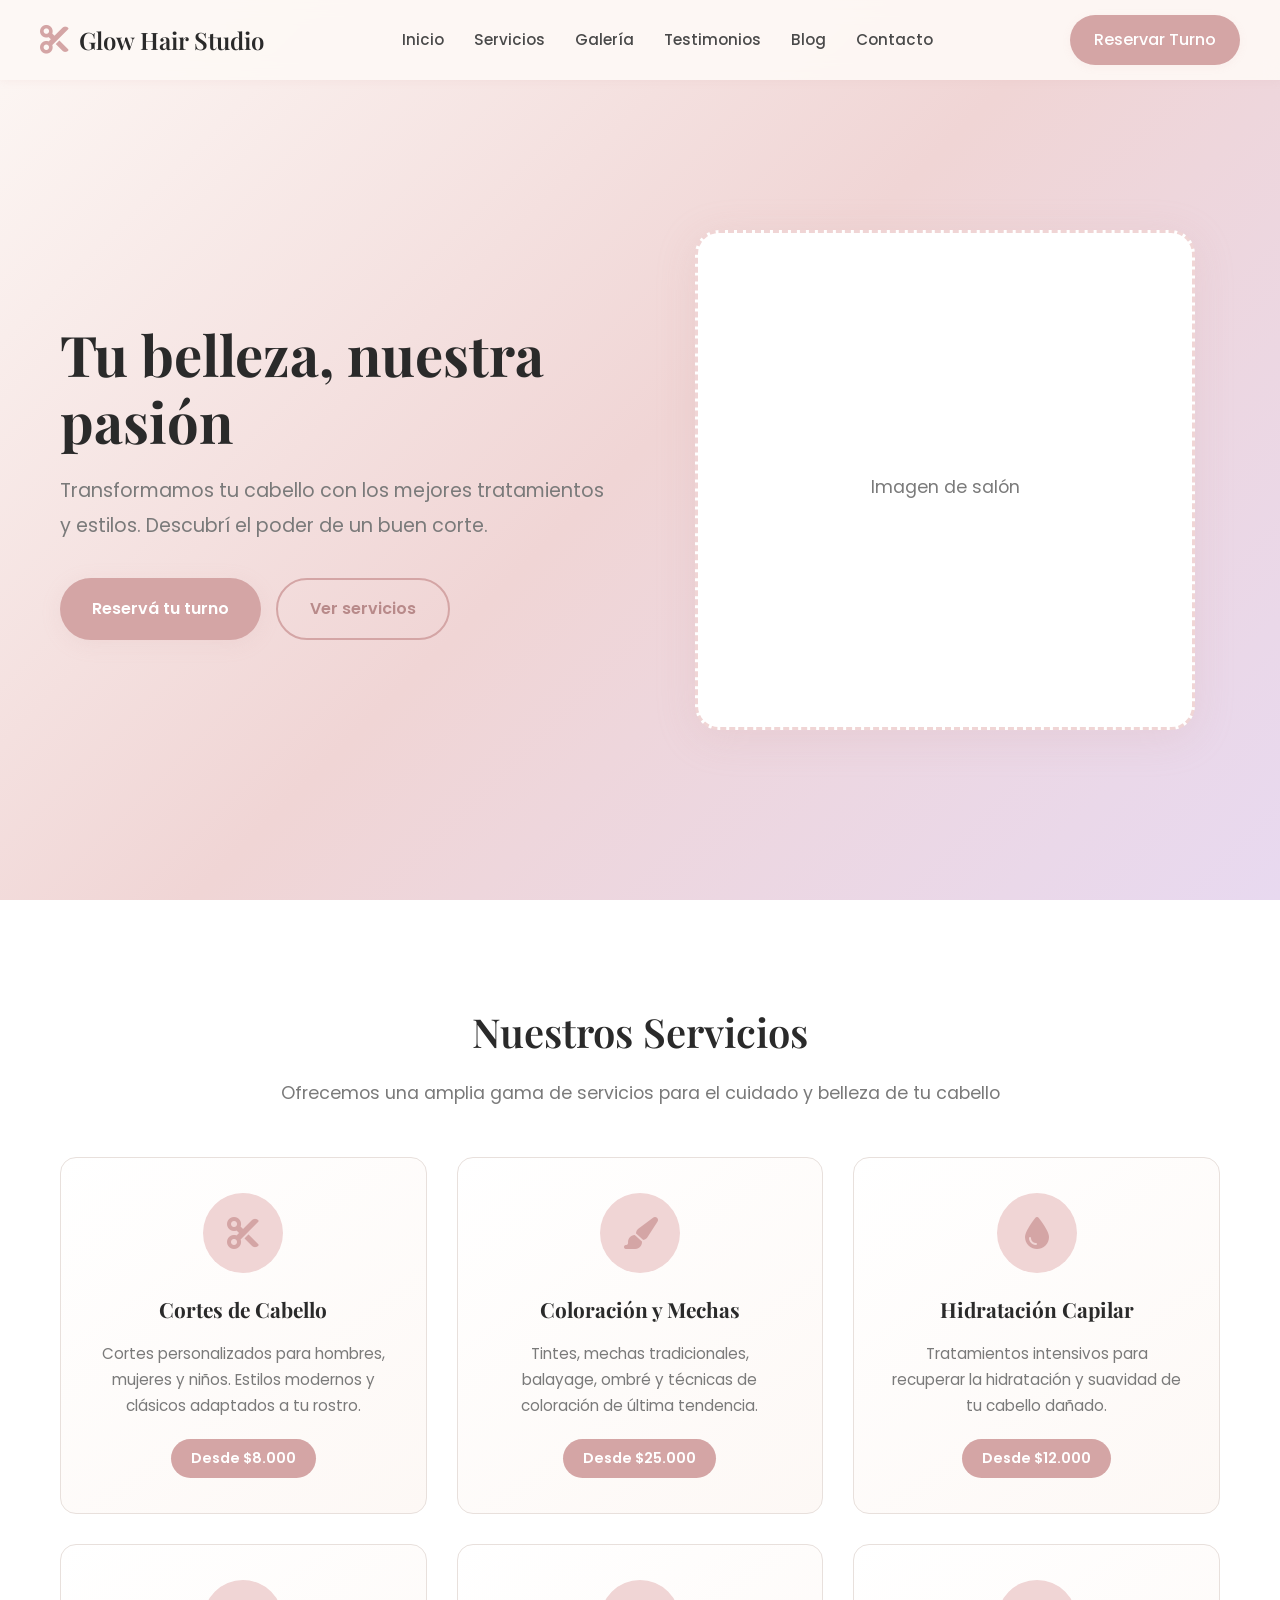
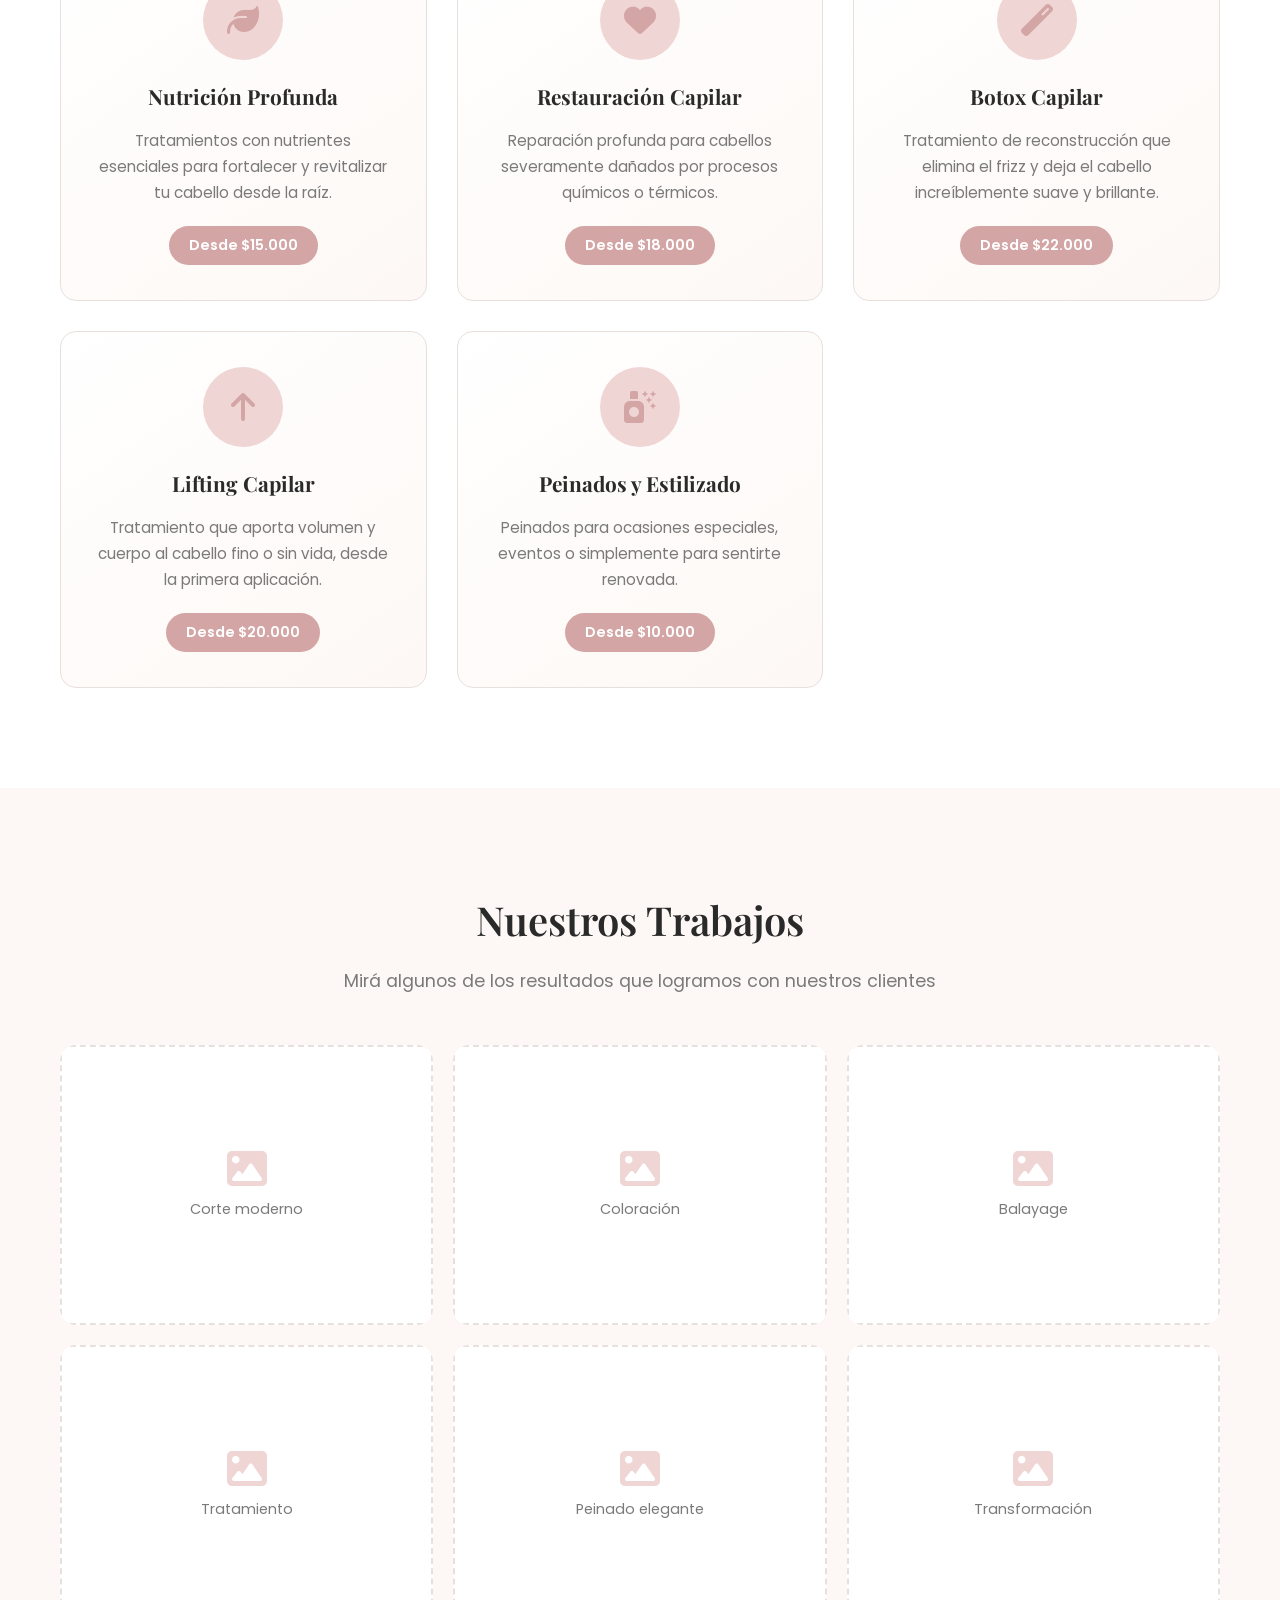
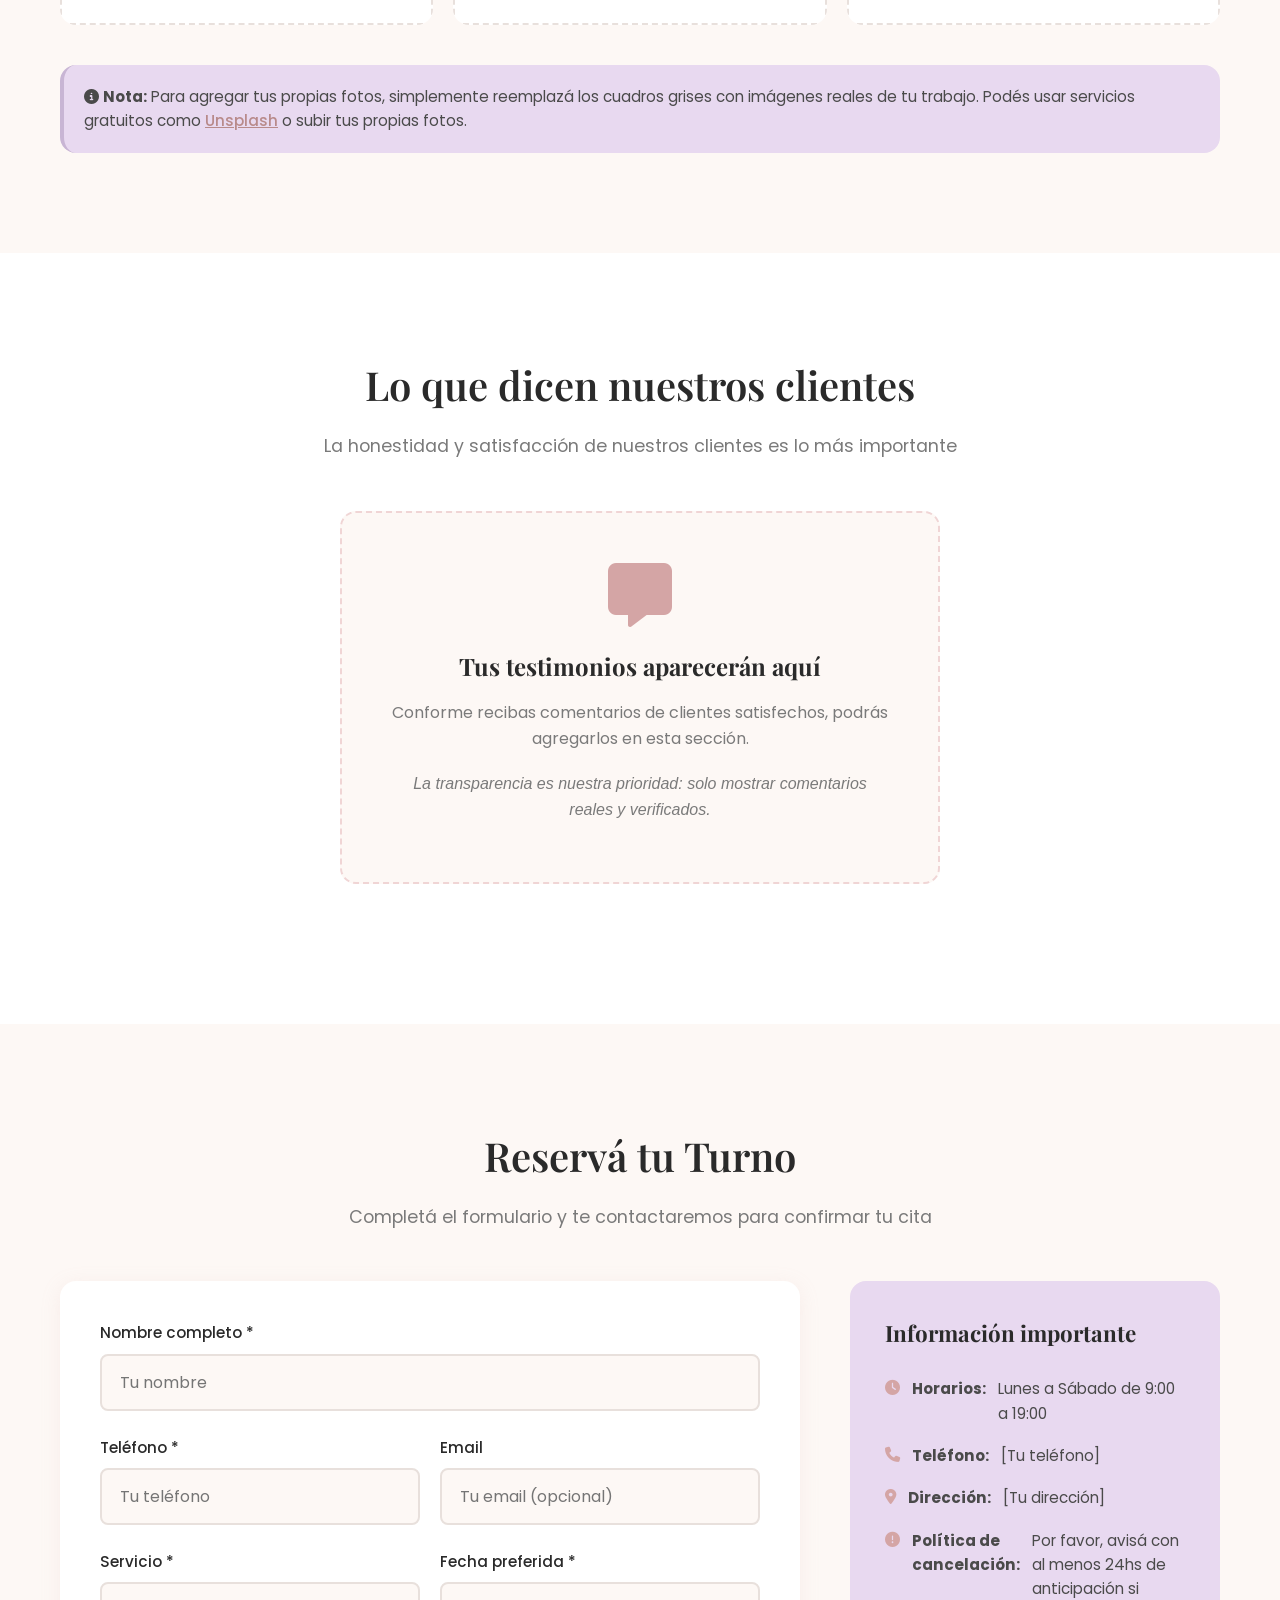
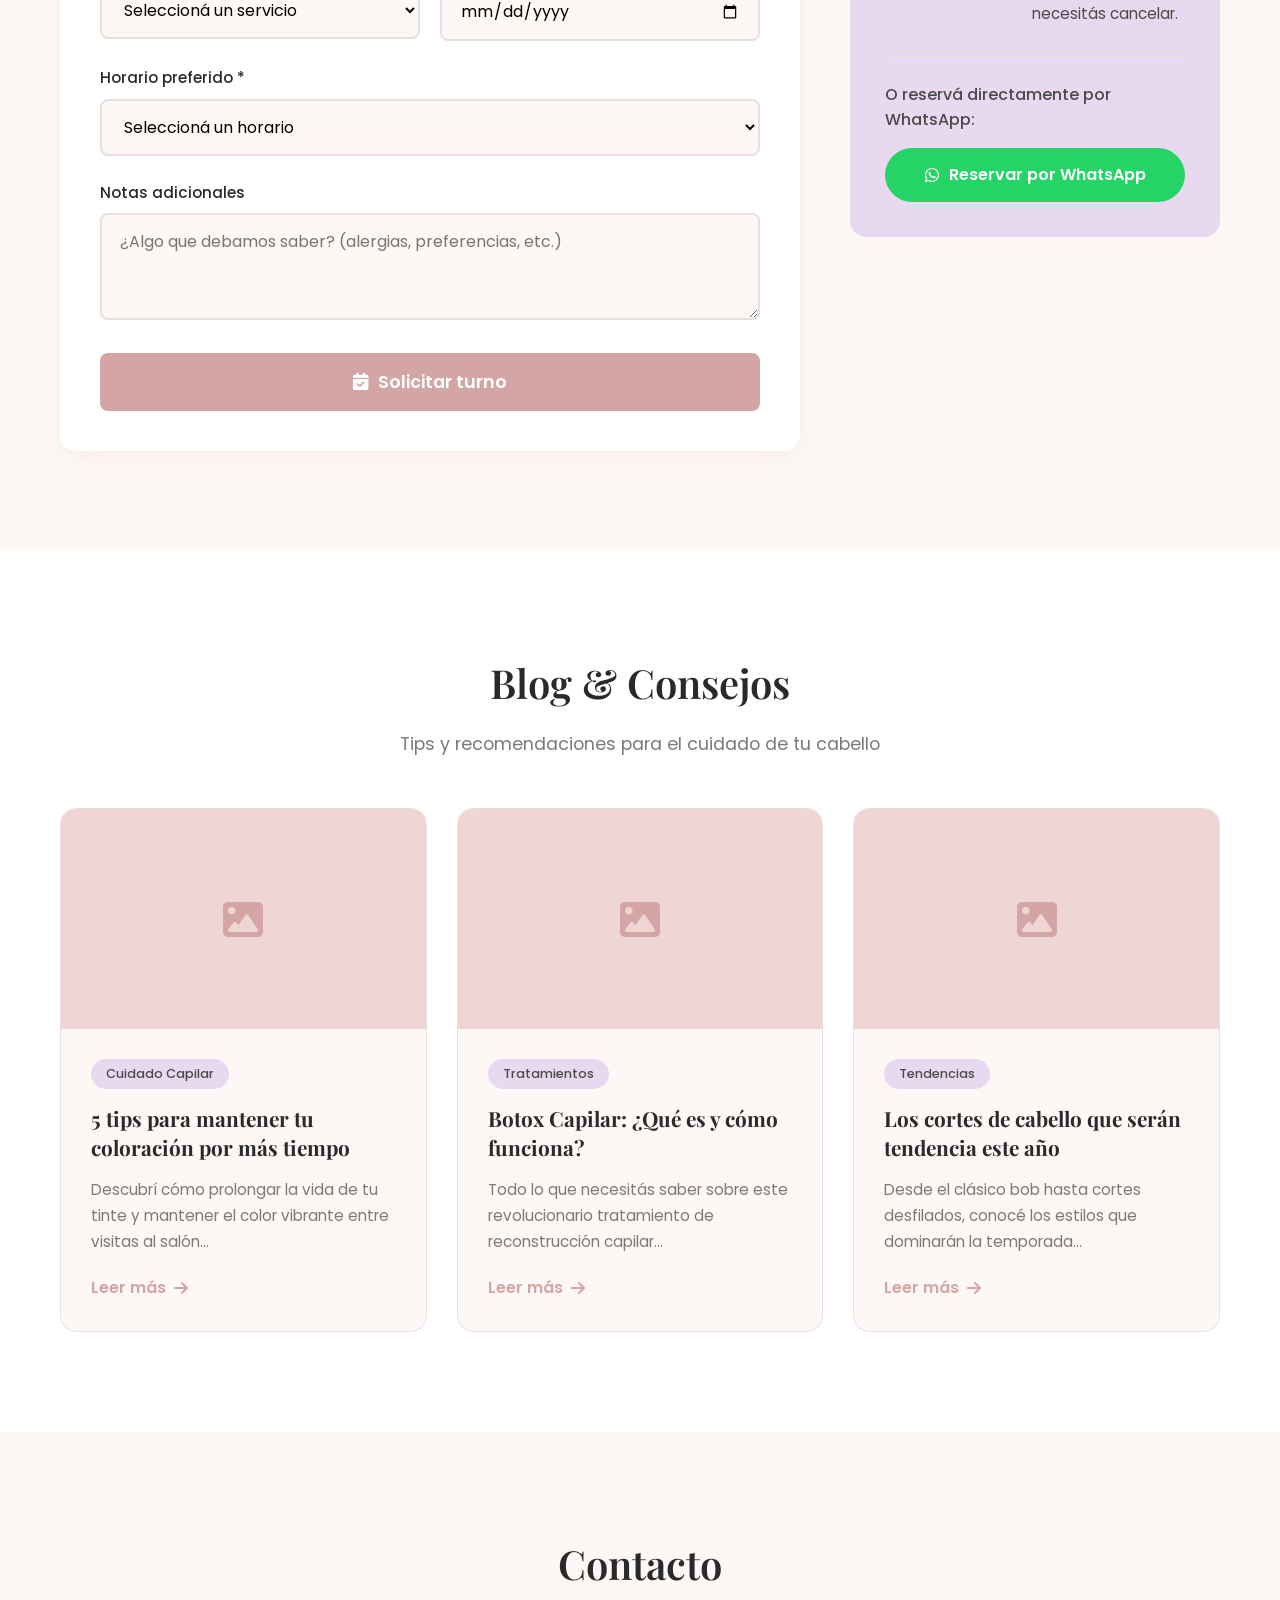
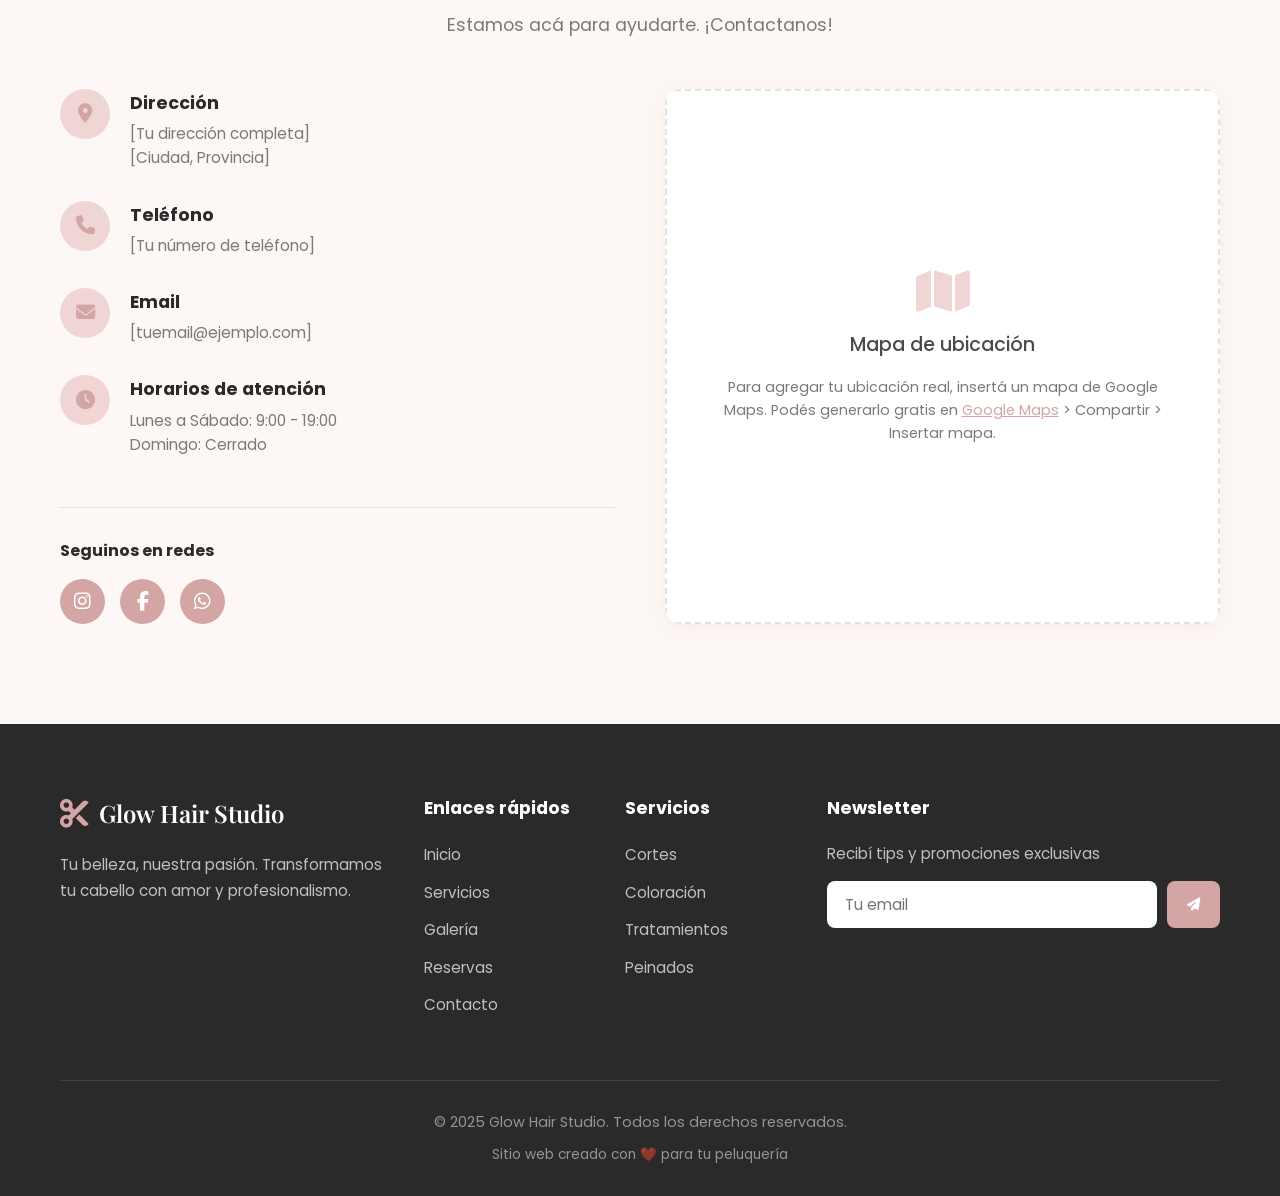
==== commit 07af452a: "Eliminar testimonios falsos y agregar sección vacía con mensaje honesto" ====
--- a/index.html
+++ b/index.html
@@ -1,529 +1,476 @@
-<!DOCTYPE html>
-<html lang="es">
-<head>
-    <meta charset="UTF-8">
-    <meta name="viewport" content="width=device-width, initial-scale=1.0">
-    <title>Glow Hair Studio - Tu belleza, nuestra pasión</title>
-    <link rel="stylesheet" href="styles.css">
-    <link rel="preconnect" href="https://fonts.googleapis.com">
-    <link rel="preconnect" href="https://fonts.gstatic.com" crossorigin>
-    <link href="https://fonts.googleapis.com/css2?family=Playfair+Display:wght@400;500;600;700&family=Poppins:wght@300;400;500;600&display=swap" rel="stylesheet">
-    <link rel="stylesheet" href="https://cdnjs.cloudflare.com/ajax/libs/font-awesome/6.4.0/css/all.min.css">
-</head>
-<body>
-    <!-- Header / Navbar -->
-    <header class="header">
-        <nav class="navbar">
-            <div class="logo">
-                <i class="fas fa-cut"></i>
-                <span>Glow Hair Studio</span>
-            </div>
-            <ul class="nav-links">
-                <li><a href="#inicio">Inicio</a></li>
-                <li><a href="#servicios">Servicios</a></li>
-                <li><a href="#galeria">Galería</a></li>
-                <li><a href="#testimonios">Testimonios</a></li>
-                <li><a href="#blog">Blog</a></li>
-                <li><a href="#contacto">Contacto</a></li>
-            </ul>
-            <a href="#reservas" class="btn-reservar">Reservar Turno</a>
-            <div class="hamburger">
-                <span></span>
-                <span></span>
-                <span></span>
-            </div>
-        </nav>
-    </header>
-
-    <!-- Hero Section -->
-    <section id="inicio" class="hero">
-        <div class="hero-content">
-            <h1>Tu belleza, nuestra pasión</h1>
-            <p>Transformamos tu cabello con los mejores tratamientos y estilos. Descubrí el poder de un buen corte.</p>
-            <div class="hero-buttons">
-                <a href="#reservas" class="btn-primary">Reservá tu turno</a>
-                <a href="#servicios" class="btn-secondary">Ver servicios</a>
-            </div>
-        </div>
-        <div class="hero-image">
-            <div class="hero-img-placeholder">
-                <i class="fas fa-sparkles"></i>
-                <p>Imagen de salón</p>
-            </div>
-        </div>
-    </section>
-
-    <!-- Services Section -->
-    <section id="servicios" class="servicios">
-        <div class="container">
-            <h2 class="section-title">Nuestros Servicios</h2>
-            <p class="section-subtitle">Ofrecemos una amplia gama de servicios para el cuidado y belleza de tu cabello</p>
-            
-            <div class="servicios-grid">
-                <div class="servicio-card">
-                    <div class="servicio-icon">
-                        <i class="fas fa-cut"></i>
-                    </div>
-                    <h3>Cortes de Cabello</h3>
-                    <p>Cortes personalizados para hombres, mujeres y niños. Estilos modernos y clásicos adaptados a tu rostro.</p>
-                    <span class="precio">Desde $8.000</span>
-                </div>
-
-                <div class="servicio-card">
-                    <div class="servicio-icon">
-                        <i class="fas fa-paint-brush"></i>
-                    </div>
-                    <h3>Coloración y Mechas</h3>
-                    <p>Tintes, mechas tradicionales, balayage, ombré y técnicas de coloración de última tendencia.</p>
-                    <span class="precio">Desde $25.000</span>
-                </div>
-
-                <div class="servicio-card">
-                    <div class="servicio-icon">
-                        <i class="fas fa-tint"></i>
-                    </div>
-                    <h3>Hidratación Capilar</h3>
-                    <p>Tratamientos intensivos para recuperar la hidratación y suavidad de tu cabello dañado.</p>
-                    <span class="precio">Desde $12.000</span>
-                </div>
-
-                <div class="servicio-card">
-                    <div class="servicio-icon">
-                        <i class="fas fa-leaf"></i>
-                    </div>
-                    <h3>Nutrición Profunda</h3>
-                    <p>Tratamientos con nutrientes esenciales para fortalecer y revitalizar tu cabello desde la raíz.</p>
-                    <span class="precio">Desde $15.000</span>
-                </div>
-
-                <div class="servicio-card">
-                    <div class="servicio-icon">
-                        <i class="fas fa-heart"></i>
-                    </div>
-                    <h3>Restauración Capilar</h3>
-                    <p>Reparación profunda para cabellos severamente dañados por procesos químicos o térmicos.</p>
-                    <span class="precio">Desde $18.000</span>
-                </div>
-
-                <div class="servicio-card">
-                    <div class="servicio-icon">
-                        <i class="fas fa-magic"></i>
-                    </div>
-                    <h3>Botox Capilar</h3>
-                    <p>Tratamiento de reconstrucción que elimina el frizz y deja el cabello increíblemente suave y brillante.</p>
-                    <span class="precio">Desde $22.000</span>
-                </div>
-
-                <div class="servicio-card">
-                    <div class="servicio-icon">
-                        <i class="fas fa-arrow-up"></i>
-                    </div>
-                    <h3>Lifting Capilar</h3>
-                    <p>Tratamiento que aporta volumen y cuerpo al cabello fino o sin vida, desde la primera aplicación.</p>
-                    <span class="precio">Desde $20.000</span>
-                </div>
-
-                <div class="servicio-card">
-                    <div class="servicio-icon">
-                        <i class="fas fa-air-freshener"></i>
-                    </div>
-                    <h3>Peinados y Estilizado</h3>
-                    <p>Peinados para ocasiones especiales, eventos o simplemente para sentirte renovada.</p>
-                    <span class="precio">Desde $10.000</span>
-                </div>
-            </div>
-        </div>
-    </section>
-
-    <!-- Gallery Section -->
-    <section id="galeria" class="galeria">
-        <div class="container">
-            <h2 class="section-title">Nuestros Trabajos</h2>
-            <p class="section-subtitle">Mirá algunos de los resultados que logramos con nuestros clientes</p>
-            
-            <div class="galeria-grid">
-                <div class="galeria-item">
-                    <div class="galeria-placeholder">
-                        <i class="fas fa-image"></i>
-                        <span>Corte moderno</span>
-                    </div>
-                </div>
-                <div class="galeria-item">
-                    <div class="galeria-placeholder">
-                        <i class="fas fa-image"></i>
-                        <span>Coloración</span>
-                    </div>
-                </div>
-                <div class="galeria-item">
-                    <div class="galeria-placeholder">
-                        <i class="fas fa-image"></i>
-                        <span>Balayage</span>
-                    </div>
-                </div>
-                <div class="galeria-item">
-                    <div class="galeria-placeholder">
-                        <i class="fas fa-image"></i>
-                        <span>Tratamiento</span>
-                    </div>
-                </div>
-                <div class="galeria-item">
-                    <div class="galeria-placeholder">
-                        <i class="fas fa-image"></i>
-                        <span>Peinado elegante</span>
-                    </div>
-                </div>
-                <div class="galeria-item">
-                    <div class="galeria-placeholder">
-                        <i class="fas fa-image"></i>
-                        <span>Transformación</span>
-                    </div>
-                </div>
-            </div>
-            
-            <div class="galeria-nota">
-                <p><i class="fas fa-info-circle"></i> <strong>Nota:</strong> Para agregar tus propias fotos, simplemente reemplazá los cuadros grises con imágenes reales de tu trabajo. Podés usar servicios gratuitos como <a href="https://unsplash.com" target="_blank">Unsplash</a> o subir tus propias fotos.</p>
-            </div>
-        </div>
-    </section>
-
-    <!-- Testimonials Section -->
-    <section id="testimonios" class="testimonios">
-        <div class="container">
-            <h2 class="section-title">Lo que dicen nuestros clientes</h2>
-            <p class="section-subtitle">Testimonios de quienes ya confiaron en nosotros</p>
-            
-            <div class="testimonios-grid">
-                <div class="testimonio-card">
-                    <div class="stars">
-                        <i class="fas fa-star"></i>
-                        <i class="fas fa-star"></i>
-                        <i class="fas fa-star"></i>
-                        <i class="fas fa-star"></i>
-                        <i class="fas fa-star"></i>
-                    </div>
-                    <p>"El mejor lugar para cuidar mi cabello. El botox capilar cambió completamente la textura de mi pelo. ¡Totalmente recomendado!"</p>
-                    <div class="testimonio-author">
-                        <div class="author-avatar">
-                            <i class="fas fa-user"></i>
-                        </div>
-                        <div class="author-info">
-                            <h4>María González</h4>
-                            <span>Cliente desde 2023</span>
-                        </div>
-                    </div>
-                </div>
-
-                <div class="testimonio-card">
-                    <div class="stars">
-                        <i class="fas fa-star"></i>
-                        <i class="fas fa-star"></i>
-                        <i class="fas fa-star"></i>
-                        <i class="fas fa-star"></i>
-                        <i class="fas fa-star"></i>
-                    </div>
-                    <p>"Increíble atención y profesionalismo. Me hicieron un balayage espectacular que recibo cumplidos todos los días."</p>
-                    <div class="testimonio-author">
-                        <div class="author-avatar">
-                            <i class="fas fa-user"></i>
-                        </div>
-                        <div class="author-info">
-                            <h4>Lucía Martínez</h4>
-                            <span>Cliente desde 2024</span>
-                        </div>
-                    </div>
-                </div>
-
-                <div class="testimonio-card">
-                    <div class="stars">
-                        <i class="fas fa-star"></i>
-                        <i class="fas fa-star"></i>
-                        <i class="fas fa-star"></i>
-                        <i class="fas fa-star"></i>
-                        <i class="fas fa-star-half-alt"></i>
-                    </div>
-                    <p>"Llevo a mi hijo desde pequeño y siempre salimos contentos. Buenos precios y excelente trato."</p>
-                    <div class="testimonio-author">
-                        <div class="author-avatar">
-                            <i class="fas fa-user"></i>
-                        </div>
-                        <div class="author-info">
-                            <h4>Carlos Rodríguez</h4>
-                            <span>Cliente desde 2022</span>
-                        </div>
-                    </div>
-                </div>
-            </div>
-        </div>
-    </section>
-
-    <!-- Booking Section -->
-    <section id="reservas" class="reservas">
-        <div class="container">
-            <h2 class="section-title">Reservá tu Turno</h2>
-            <p class="section-subtitle">Completá el formulario y te contactaremos para confirmar tu cita</p>
-            
-            <div class="reservas-container">
-                <form class="reservas-form" id="form-reserva">
-                    <div class="form-group">
-                        <label for="nombre">Nombre completo *</label>
-                        <input type="text" id="nombre" name="nombre" required placeholder="Tu nombre">
-                    </div>
-                    
-                    <div class="form-row">
-                        <div class="form-group">
-                            <label for="telefono">Teléfono *</label>
-                            <input type="tel" id="telefono" name="telefono" required placeholder="Tu teléfono">
-                        </div>
-                        <div class="form-group">
-                            <label for="email">Email</label>
-                            <input type="email" id="email" name="email" placeholder="Tu email (opcional)">
-                        </div>
-                    </div>
-                    
-                    <div class="form-row">
-                        <div class="form-group">
-                            <label for="servicio">Servicio *</label>
-                            <select id="servicio" name="servicio" required>
-                                <option value="">Seleccioná un servicio</option>
-                                <option value="corte">Corte de cabello</option>
-                                <option value="coloracion">Coloración / Mechas</option>
-                                <option value="hidratacion">Hidratación</option>
-                                <option value="nutricion">Nutrición</option>
-                                <option value="restauracion">Restauración</option>
-                                <option value="botox">Botox Capilar</option>
-                                <option value="lifting">Lifting Capilar</option>
-                                <option value="peinado">Peinado</option>
-                            </select>
-                        </div>
-                        <div class="form-group">
-                            <label for="fecha">Fecha preferida *</label>
-                            <input type="date" id="fecha" name="fecha" required>
-                        </div>
-                    </div>
-                    
-                    <div class="form-group">
-                        <label for="horario">Horario preferido *</label>
-                        <select id="horario" name="horario" required>
-                            <option value="">Seleccioná un horario</option>
-                            <option value="09:00">09:00 hs</option>
-                            <option value="10:00">10:00 hs</option>
-                            <option value="11:00">11:00 hs</option>
-                            <option value="12:00">12:00 hs</option>
-                            <option value="14:00">14:00 hs</option>
-                            <option value="15:00">15:00 hs</option>
-                            <option value="16:00">16:00 hs</option>
-                            <option value="17:00">17:00 hs</option>
-                            <option value="18:00">18:00 hs</option>
-                        </select>
-                    </div>
-                    
-                    <div class="form-group">
-                        <label for="notas">Notas adicionales</label>
-                        <textarea id="notas" name="notas" rows="3" placeholder="¿Algo que debamos saber? (alergias, preferencias, etc.)"></textarea>
-                    </div>
-                    
-                    <button type="submit" class="btn-submit">
-                        <i class="fas fa-calendar-check"></i>
-                        Solicitar turno
-                    </button>
-                </form>
-                
-                <div class="reservas-info">
-                    <h3>Información importante</h3>
-                    <ul>
-                        <li><i class="fas fa-clock"></i> <strong>Horarios:</strong> Lunes a Sábado de 9:00 a 19:00</li>
-                        <li><i class="fas fa-phone"></i> <strong>Teléfono:</strong> [Tu teléfono]</li>
-                        <li><i class="fas fa-map-marker-alt"></i> <strong>Dirección:</strong> [Tu dirección]</li>
-                        <li><i class="fas fa-exclamation-circle"></i> <strong>Política de cancelación:</strong> Por favor, avisá con al menos 24hs de anticipación si necesitás cancelar.</li>
-                    </ul>
-                    
-                    <div class="whatsapp-reserva">
-                        <p>O reservá directamente por WhatsApp:</p>
-                        <a href="https://wa.me/549XXXXXXXXXX?text=Hola!%20Quiero%20reservar%20un%20turno" class="btn-whatsapp" target="_blank">
-                            <i class="fab fa-whatsapp"></i>
-                            Reservar por WhatsApp
-                        </a>
-                    </div>
-                </div>
-            </div>
-        </div>
-    </section>
-
-    <!-- Blog Section -->
-    <section id="blog" class="blog">
-        <div class="container">
-            <h2 class="section-title">Blog & Consejos</h2>
-            <p class="section-subtitle">Tips y recomendaciones para el cuidado de tu cabello</p>
-            
-            <div class="blog-grid">
-                <article class="blog-card">
-                    <div class="blog-image">
-                        <div class="blog-placeholder">
-                            <i class="fas fa-image"></i>
-                        </div>
-                    </div>
-                    <div class="blog-content">
-                        <span class="blog-category">Cuidado Capilar</span>
-                        <h3>5 tips para mantener tu coloración por más tiempo</h3>
-                        <p>Descubrí cómo prolongar la vida de tu tinte y mantener el color vibrante entre visitas al salón...</p>
-                        <a href="#" class="blog-link">Leer más <i class="fas fa-arrow-right"></i></a>
-                    </div>
-                </article>
-
-                <article class="blog-card">
-                    <div class="blog-image">
-                        <div class="blog-placeholder">
-                            <i class="fas fa-image"></i>
-                        </div>
-                    </div>
-                    <div class="blog-content">
-                        <span class="blog-category">Tratamientos</span>
-                        <h3>Botox Capilar: ¿Qué es y cómo funciona?</h3>
-                        <p>Todo lo que necesitás saber sobre este revolucionario tratamiento de reconstrucción capilar...</p>
-                        <a href="#" class="blog-link">Leer más <i class="fas fa-arrow-right"></i></a>
-                    </div>
-                </article>
-
-                <article class="blog-card">
-                    <div class="blog-image">
-                        <div class="blog-placeholder">
-                            <i class="fas fa-image"></i>
-                        </div>
-                    </div>
-                    <div class="blog-content">
-                        <span class="blog-category">Tendencias</span>
-                        <h3>Los cortes de cabello que serán tendencia este año</h3>
-                        <p>Desde el clásico bob hasta cortes desfilados, conocé los estilos que dominarán la temporada...</p>
-                        <a href="#" class="blog-link">Leer más <i class="fas fa-arrow-right"></i></a>
-                    </div>
-                </article>
-            </div>
-        </div>
-    </section>
-
-    <!-- Contact Section -->
-    <section id="contacto" class="contacto">
-        <div class="container">
-            <h2 class="section-title">Contacto</h2>
-            <p class="section-subtitle">Estamos acá para ayudarte. ¡Contactanos!</p>
-            
-            <div class="contacto-grid">
-                <div class="contacto-info">
-                    <div class="contacto-item">
-                        <i class="fas fa-map-marker-alt"></i>
-                        <div>
-                            <h4>Dirección</h4>
-                            <p>[Tu dirección completa]</p>
-                            <p>[Ciudad, Provincia]</p>
-                        </div>
-                    </div>
-                    
-                    <div class="contacto-item">
-                        <i class="fas fa-phone"></i>
-                        <div>
-                            <h4>Teléfono</h4>
-                            <p>[Tu número de teléfono]</p>
-                        </div>
-                    </div>
-                    
-                    <div class="contacto-item">
-                        <i class="fas fa-envelope"></i>
-                        <div>
-                            <h4>Email</h4>
-                            <p>[tuemail@ejemplo.com]</p>
-                        </div>
-                    </div>
-                    
-                    <div class="contacto-item">
-                        <i class="fas fa-clock"></i>
-                        <div>
-                            <h4>Horarios de atención</h4>
-                            <p>Lunes a Sábado: 9:00 - 19:00</p>
-                            <p>Domingo: Cerrado</p>
-                        </div>
-                    </div>
-                    
-                    <div class="contacto-social">
-                        <h4>Seguinos en redes</h4>
-                        <div class="social-links">
-                            <a href="#" class="social-link" title="Instagram"><i class="fab fa-instagram"></i></a>
-                            <a href="#" class="social-link" title="Facebook"><i class="fab fa-facebook-f"></i></a>
-                            <a href="#" class="social-link" title="WhatsApp"><i class="fab fa-whatsapp"></i></a>
-                        </div>
-                    </div>
-                </div>
-                
-                <div class="contacto-map">
-                    <div class="map-placeholder">
-                        <i class="fas fa-map"></i>
-                        <p>Mapa de ubicación</p>
-                        <span>Para agregar tu ubicación real, insertá un mapa de Google Maps. Podés generarlo gratis en <a href="https://maps.google.com" target="_blank">Google Maps</a> > Compartir > Insertar mapa.</span>
-                    </div>
-                </div>
-            </div>
-        </div>
-    </section>
-
-    <!-- Footer -->
-    <footer class="footer">
-        <div class="container">
-            <div class="footer-content">
-                <div class="footer-brand">
-                    <div class="logo">
-                        <i class="fas fa-cut"></i>
-                        <span>Glow Hair Studio</span>
-                    </div>
-                    <p>Tu belleza, nuestra pasión. Transformamos tu cabello con amor y profesionalismo.</p>
-                </div>
-                
-                <div class="footer-links">
-                    <h4>Enlaces rápidos</h4>
-                    <ul>
-                        <li><a href="#inicio">Inicio</a></li>
-                        <li><a href="#servicios">Servicios</a></li>
-                        <li><a href="#galeria">Galería</a></li>
-                        <li><a href="#reservas">Reservas</a></li>
-                        <li><a href="#contacto">Contacto</a></li>
-                    </ul>
-                </div>
-                
-                <div class="footer-services">
-                    <h4>Servicios</h4>
-                    <ul>
-                        <li><a href="#">Cortes</a></li>
-                        <li><a href="#">Coloración</a></li>
-                        <li><a href="#">Tratamientos</a></li>
-                        <li><a href="#">Peinados</a></li>
-                    </ul>
-                </div>
-                
-                <div class="footer-newsletter">
-                    <h4>Newsletter</h4>
-                    <p>Recibí tips y promociones exclusivas</p>
-                    <form class="newsletter-form">
-                        <input type="email" placeholder="Tu email">
-                        <button type="submit"><i class="fas fa-paper-plane"></i></button>
-                    </form>
-                </div>
-            </div>
-            
-            <div class="footer-bottom">
-                <p>&copy; 2025 Glow Hair Studio. Todos los derechos reservados.</p>
-                <p class="footer-note">Sitio web creado con ❤️ para tu peluquería</p>
-            </div>
-        </div>
-    </footer>
-
-    <!-- Modal de confirmación -->
-    <div id="modal-confirmacion" class="modal">
-        <div class="modal-content">
-            <i class="fas fa-check-circle"></i>
-            <h3>¡Reserva recibida!</h3>
-            <p>Gracias por solicitar tu turno. Te contactaremos pronto para confirmar tu cita.</p>
-            <button class="btn-cerrar-modal">Aceptar</button>
-        </div>
-    </div>
-
-    <script src="script.js"></script>
-</body>
-</html>+<!DOCTYPE html>
+<html lang="es">
+<head>
+    <meta charset="UTF-8">
+    <meta name="viewport" content="width=device-width, initial-scale=1.0">
+    <title>Glow Hair Studio - Tu belleza, nuestra pasión</title>
+    <link rel="stylesheet" href="styles.css">
+    <link rel="preconnect" href="https://fonts.googleapis.com">
+    <link rel="preconnect" href="https://fonts.gstatic.com" crossorigin>
+    <link href="https://fonts.googleapis.com/css2?family=Playfair+Display:wght@400;500;600;700&family=Poppins:wght@300;400;500;600&display=swap" rel="stylesheet">
+    <link rel="stylesheet" href="https://cdnjs.cloudflare.com/ajax/libs/font-awesome/6.4.0/css/all.min.css">
+</head>
+<body>
+    <!-- Header / Navbar -->
+    <header class="header">
+        <nav class="navbar">
+            <div class="logo">
+                <i class="fas fa-cut"></i>
+                <span>Glow Hair Studio</span>
+            </div>
+            <ul class="nav-links">
+                <li><a href="#inicio">Inicio</a></li>
+                <li><a href="#servicios">Servicios</a></li>
+                <li><a href="#galeria">Galería</a></li>
+                <li><a href="#testimonios">Testimonios</a></li>
+                <li><a href="#blog">Blog</a></li>
+                <li><a href="#contacto">Contacto</a></li>
+            </ul>
+            <a href="#reservas" class="btn-reservar">Reservar Turno</a>
+            <div class="hamburger">
+                <span></span>
+                <span></span>
+                <span></span>
+            </div>
+        </nav>
+    </header>
+
+    <!-- Hero Section -->
+    <section id="inicio" class="hero">
+        <div class="hero-content">
+            <h1>Tu belleza, nuestra pasión</h1>
+            <p>Transformamos tu cabello con los mejores tratamientos y estilos. Descubrí el poder de un buen corte.</p>
+            <div class="hero-buttons">
+                <a href="#reservas" class="btn-primary">Reservá tu turno</a>
+                <a href="#servicios" class="btn-secondary">Ver servicios</a>
+            </div>
+        </div>
+        <div class="hero-image">
+            <div class="hero-img-placeholder">
+                <i class="fas fa-sparkles"></i>
+                <p>Imagen de salón</p>
+            </div>
+        </div>
+    </section>
+
+    <!-- Services Section -->
+    <section id="servicios" class="servicios">
+        <div class="container">
+            <h2 class="section-title">Nuestros Servicios</h2>
+            <p class="section-subtitle">Ofrecemos una amplia gama de servicios para el cuidado y belleza de tu cabello</p>
+            
+            <div class="servicios-grid">
+                <div class="servicio-card">
+                    <div class="servicio-icon">
+                        <i class="fas fa-cut"></i>
+                    </div>
+                    <h3>Cortes de Cabello</h3>
+                    <p>Cortes personalizados para hombres, mujeres y niños. Estilos modernos y clásicos adaptados a tu rostro.</p>
+                    <span class="precio">Desde $8.000</span>
+                </div>
+
+                <div class="servicio-card">
+                    <div class="servicio-icon">
+                        <i class="fas fa-paint-brush"></i>
+                    </div>
+                    <h3>Coloración y Mechas</h3>
+                    <p>Tintes, mechas tradicionales, balayage, ombré y técnicas de coloración de última tendencia.</p>
+                    <span class="precio">Desde $25.000</span>
+                </div>
+
+                <div class="servicio-card">
+                    <div class="servicio-icon">
+                        <i class="fas fa-tint"></i>
+                    </div>
+                    <h3>Hidratación Capilar</h3>
+                    <p>Tratamientos intensivos para recuperar la hidratación y suavidad de tu cabello dañado.</p>
+                    <span class="precio">Desde $12.000</span>
+                </div>
+
+                <div class="servicio-card">
+                    <div class="servicio-icon">
+                        <i class="fas fa-leaf"></i>
+                    </div>
+                    <h3>Nutrición Profunda</h3>
+                    <p>Tratamientos con nutrientes esenciales para fortalecer y revitalizar tu cabello desde la raíz.</p>
+                    <span class="precio">Desde $15.000</span>
+                </div>
+
+                <div class="servicio-card">
+                    <div class="servicio-icon">
+                        <i class="fas fa-heart"></i>
+                    </div>
+                    <h3>Restauración Capilar</h3>
+                    <p>Reparación profunda para cabellos severamente dañados por procesos químicos o térmicos.</p>
+                    <span class="precio">Desde $18.000</span>
+                </div>
+
+                <div class="servicio-card">
+                    <div class="servicio-icon">
+                        <i class="fas fa-magic"></i>
+                    </div>
+                    <h3>Botox Capilar</h3>
+                    <p>Tratamiento de reconstrucción que elimina el frizz y deja el cabello increíblemente suave y brillante.</p>
+                    <span class="precio">Desde $22.000</span>
+                </div>
+
+                <div class="servicio-card">
+                    <div class="servicio-icon">
+                        <i class="fas fa-arrow-up"></i>
+                    </div>
+                    <h3>Lifting Capilar</h3>
+                    <p>Tratamiento que aporta volumen y cuerpo al cabello fino o sin vida, desde la primera aplicación.</p>
+                    <span class="precio">Desde $20.000</span>
+                </div>
+
+                <div class="servicio-card">
+                    <div class="servicio-icon">
+                        <i class="fas fa-air-freshener"></i>
+                    </div>
+                    <h3>Peinados y Estilizado</h3>
+                    <p>Peinados para ocasiones especiales, eventos o simplemente para sentirte renovada.</p>
+                    <span class="precio">Desde $10.000</span>
+                </div>
+            </div>
+        </div>
+    </section>
+
+    <!-- Gallery Section -->
+    <section id="galeria" class="galeria">
+        <div class="container">
+            <h2 class="section-title">Nuestros Trabajos</h2>
+            <p class="section-subtitle">Mirá algunos de los resultados que logramos con nuestros clientes</p>
+            
+            <div class="galeria-grid">
+                <div class="galeria-item">
+                    <div class="galeria-placeholder">
+                        <i class="fas fa-image"></i>
+                        <span>Corte moderno</span>
+                    </div>
+                </div>
+                <div class="galeria-item">
+                    <div class="galeria-placeholder">
+                        <i class="fas fa-image"></i>
+                        <span>Coloración</span>
+                    </div>
+                </div>
+                <div class="galeria-item">
+                    <div class="galeria-placeholder">
+                        <i class="fas fa-image"></i>
+                        <span>Balayage</span>
+                    </div>
+                </div>
+                <div class="galeria-item">
+                    <div class="galeria-placeholder">
+                        <i class="fas fa-image"></i>
+                        <span>Tratamiento</span>
+                    </div>
+                </div>
+                <div class="galeria-item">
+                    <div class="galeria-placeholder">
+                        <i class="fas fa-image"></i>
+                        <span>Peinado elegante</span>
+                    </div>
+                </div>
+                <div class="galeria-item">
+                    <div class="galeria-placeholder">
+                        <i class="fas fa-image"></i>
+                        <span>Transformación</span>
+                    </div>
+                </div>
+            </div>
+            
+            <div class="galeria-nota">
+                <p><i class="fas fa-info-circle"></i> <strong>Nota:</strong> Para agregar tus propias fotos, simplemente reemplazá los cuadros grises con imágenes reales de tu trabajo. Podés usar servicios gratuitos como <a href="https://unsplash.com" target="_blank">Unsplash</a> o subir tus propias fotos.</p>
+            </div>
+        </div>
+    </section>
+
+    <!-- Testimonials Section -->
+    <section id="testimonios" class="testimonios">
+        <div class="container">
+            <h2 class="section-title">Lo que dicen nuestros clientes</h2>
+            <p class="section-subtitle">La honestidad y satisfacción de nuestros clientes es lo más importante</p>
+            
+            <div class="testimonios-vacio">
+                <div class="testimonios-placeholder">
+                    <i class="fas fa-comment-alt"></i>
+                    <h3>Tus testimonios aparecerán aquí</h3>
+                    <p>Conforme recibas comentarios de clientes satisfechos, podrás agregarlos en esta sección.</p>
+                    <p class="testimonios-nota">La transparencia es nuestra prioridad: solo mostrar comentarios reales y verificados.</p>
+                </div>
+            </div>
+        </div>
+    </section>
+
+    <!-- Booking Section -->
+    <section id="reservas" class="reservas">
+        <div class="container">
+            <h2 class="section-title">Reservá tu Turno</h2>
+            <p class="section-subtitle">Completá el formulario y te contactaremos para confirmar tu cita</p>
+            
+            <div class="reservas-container">
+                <form class="reservas-form" id="form-reserva">
+                    <div class="form-group">
+                        <label for="nombre">Nombre completo *</label>
+                        <input type="text" id="nombre" name="nombre" required placeholder="Tu nombre">
+                    </div>
+                    
+                    <div class="form-row">
+                        <div class="form-group">
+                            <label for="telefono">Teléfono *</label>
+                            <input type="tel" id="telefono" name="telefono" required placeholder="Tu teléfono">
+                        </div>
+                        <div class="form-group">
+                            <label for="email">Email</label>
+                            <input type="email" id="email" name="email" placeholder="Tu email (opcional)">
+                        </div>
+                    </div>
+                    
+                    <div class="form-row">
+                        <div class="form-group">
+                            <label for="servicio">Servicio *</label>
+                            <select id="servicio" name="servicio" required>
+                                <option value="">Seleccioná un servicio</option>
+                                <option value="corte">Corte de cabello</option>
+                                <option value="coloracion">Coloración / Mechas</option>
+                                <option value="hidratacion">Hidratación</option>
+                                <option value="nutricion">Nutrición</option>
+                                <option value="restauracion">Restauración</option>
+                                <option value="botox">Botox Capilar</option>
+                                <option value="lifting">Lifting Capilar</option>
+                                <option value="peinado">Peinado</option>
+                            </select>
+                        </div>
+                        <div class="form-group">
+                            <label for="fecha">Fecha preferida *</label>
+                            <input type="date" id="fecha" name="fecha" required>
+                        </div>
+                    </div>
+                    
+                    <div class="form-group">
+                        <label for="horario">Horario preferido *</label>
+                        <select id="horario" name="horario" required>
+                            <option value="">Seleccioná un horario</option>
+                            <option value="09:00">09:00 hs</option>
+                            <option value="10:00">10:00 hs</option>
+                            <option value="11:00">11:00 hs</option>
+                            <option value="12:00">12:00 hs</option>
+                            <option value="14:00">14:00 hs</option>
+                            <option value="15:00">15:00 hs</option>
+                            <option value="16:00">16:00 hs</option>
+                            <option value="17:00">17:00 hs</option>
+                            <option value="18:00">18:00 hs</option>
+                        </select>
+                    </div>
+                    
+                    <div class="form-group">
+                        <label for="notas">Notas adicionales</label>
+                        <textarea id="notas" name="notas" rows="3" placeholder="¿Algo que debamos saber? (alergias, preferencias, etc.)"></textarea>
+                    </div>
+                    
+                    <button type="submit" class="btn-submit">
+                        <i class="fas fa-calendar-check"></i>
+                        Solicitar turno
+                    </button>
+                </form>
+                
+                <div class="reservas-info">
+                    <h3>Información importante</h3>
+                    <ul>
+                        <li><i class="fas fa-clock"></i> <strong>Horarios:</strong> Lunes a Sábado de 9:00 a 19:00</li>
+                        <li><i class="fas fa-phone"></i> <strong>Teléfono:</strong> [Tu teléfono]</li>
+                        <li><i class="fas fa-map-marker-alt"></i> <strong>Dirección:</strong> [Tu dirección]</li>
+                        <li><i class="fas fa-exclamation-circle"></i> <strong>Política de cancelación:</strong> Por favor, avisá con al menos 24hs de anticipación si necesitás cancelar.</li>
+                    </ul>
+                    
+                    <div class="whatsapp-reserva">
+                        <p>O reservá directamente por WhatsApp:</p>
+                        <a href="https://wa.me/549XXXXXXXXXX?text=Hola!%20Quiero%20reservar%20un%20turno" class="btn-whatsapp" target="_blank">
+                            <i class="fab fa-whatsapp"></i>
+                            Reservar por WhatsApp
+                        </a>
+                    </div>
+                </div>
+            </div>
+        </div>
+    </section>
+
+    <!-- Blog Section -->
+    <section id="blog" class="blog">
+        <div class="container">
+            <h2 class="section-title">Blog & Consejos</h2>
+            <p class="section-subtitle">Tips y recomendaciones para el cuidado de tu cabello</p>
+            
+            <div class="blog-grid">
+                <article class="blog-card">
+                    <div class="blog-image">
+                        <div class="blog-placeholder">
+                            <i class="fas fa-image"></i>
+                        </div>
+                    </div>
+                    <div class="blog-content">
+                        <span class="blog-category">Cuidado Capilar</span>
+                        <h3>5 tips para mantener tu coloración por más tiempo</h3>
+                        <p>Descubrí cómo prolongar la vida de tu tinte y mantener el color vibrante entre visitas al salón...</p>
+                        <a href="#" class="blog-link">Leer más <i class="fas fa-arrow-right"></i></a>
+                    </div>
+                </article>
+
+                <article class="blog-card">
+                    <div class="blog-image">
+                        <div class="blog-placeholder">
+                            <i class="fas fa-image"></i>
+                        </div>
+                    </div>
+                    <div class="blog-content">
+                        <span class="blog-category">Tratamientos</span>
+                        <h3>Botox Capilar: ¿Qué es y cómo funciona?</h3>
+                        <p>Todo lo que necesitás saber sobre este revolucionario tratamiento de reconstrucción capilar...</p>
+                        <a href="#" class="blog-link">Leer más <i class="fas fa-arrow-right"></i></a>
+                    </div>
+                </article>
+
+                <article class="blog-card">
+                    <div class="blog-image">
+                        <div class="blog-placeholder">
+                            <i class="fas fa-image"></i>
+                        </div>
+                    </div>
+                    <div class="blog-content">
+                        <span class="blog-category">Tendencias</span>
+                        <h3>Los cortes de cabello que serán tendencia este año</h3>
+                        <p>Desde el clásico bob hasta cortes desfilados, conocé los estilos que dominarán la temporada...</p>
+                        <a href="#" class="blog-link">Leer más <i class="fas fa-arrow-right"></i></a>
+                    </div>
+                </article>
+            </div>
+        </div>
+    </section>
+
+    <!-- Contact Section -->
+    <section id="contacto" class="contacto">
+        <div class="container">
+            <h2 class="section-title">Contacto</h2>
+            <p class="section-subtitle">Estamos acá para ayudarte. ¡Contactanos!</p>
+            
+            <div class="contacto-grid">
+                <div class="contacto-info">
+                    <div class="contacto-item">
+                        <i class="fas fa-map-marker-alt"></i>
+                        <div>
+                            <h4>Dirección</h4>
+                            <p>[Tu dirección completa]</p>
+                            <p>[Ciudad, Provincia]</p>
+                        </div>
+                    </div>
+                    
+                    <div class="contacto-item">
+                        <i class="fas fa-phone"></i>
+                        <div>
+                            <h4>Teléfono</h4>
+                            <p>[Tu número de teléfono]</p>
+                        </div>
+                    </div>
+                    
+                    <div class="contacto-item">
+                        <i class="fas fa-envelope"></i>
+                        <div>
+                            <h4>Email</h4>
+                            <p>[tuemail@ejemplo.com]</p>
+                        </div>
+                    </div>
+                    
+                    <div class="contacto-item">
+                        <i class="fas fa-clock"></i>
+                        <div>
+                            <h4>Horarios de atención</h4>
+                            <p>Lunes a Sábado: 9:00 - 19:00</p>
+                            <p>Domingo: Cerrado</p>
+                        </div>
+                    </div>
+                    
+                    <div class="contacto-social">
+                        <h4>Seguinos en redes</h4>
+                        <div class="social-links">
+                            <a href="#" class="social-link" title="Instagram"><i class="fab fa-instagram"></i></a>
+                            <a href="#" class="social-link" title="Facebook"><i class="fab fa-facebook-f"></i></a>
+                            <a href="#" class="social-link" title="WhatsApp"><i class="fab fa-whatsapp"></i></a>
+                        </div>
+                    </div>
+                </div>
+                
+                <div class="contacto-map">
+                    <div class="map-placeholder">
+                        <i class="fas fa-map"></i>
+                        <p>Mapa de ubicación</p>
+                        <span>Para agregar tu ubicación real, insertá un mapa de Google Maps. Podés generarlo gratis en <a href="https://maps.google.com" target="_blank">Google Maps</a> > Compartir > Insertar mapa.</span>
+                    </div>
+                </div>
+            </div>
+        </div>
+    </section>
+
+    <!-- Footer -->
+    <footer class="footer">
+        <div class="container">
+            <div class="footer-content">
+                <div class="footer-brand">
+                    <div class="logo">
+                        <i class="fas fa-cut"></i>
+                        <span>Glow Hair Studio</span>
+                    </div>
+                    <p>Tu belleza, nuestra pasión. Transformamos tu cabello con amor y profesionalismo.</p>
+                </div>
+                
+                <div class="footer-links">
+                    <h4>Enlaces rápidos</h4>
+                    <ul>
+                        <li><a href="#inicio">Inicio</a></li>
+                        <li><a href="#servicios">Servicios</a></li>
+                        <li><a href="#galeria">Galería</a></li>
+                        <li><a href="#reservas">Reservas</a></li>
+                        <li><a href="#contacto">Contacto</a></li>
+                    </ul>
+                </div>
+                
+                <div class="footer-services">
+                    <h4>Servicios</h4>
+                    <ul>
+                        <li><a href="#">Cortes</a></li>
+                        <li><a href="#">Coloración</a></li>
+                        <li><a href="#">Tratamientos</a></li>
+                        <li><a href="#">Peinados</a></li>
+                    </ul>
+                </div>
+                
+                <div class="footer-newsletter">
+                    <h4>Newsletter</h4>
+                    <p>Recibí tips y promociones exclusivas</p>
+                    <form class="newsletter-form">
+                        <input type="email" placeholder="Tu email">
+                        <button type="submit"><i class="fas fa-paper-plane"></i></button>
+                    </form>
+                </div>
+            </div>
+            
+            <div class="footer-bottom">
+                <p>&copy; 2025 Glow Hair Studio. Todos los derechos reservados.</p>
+                <p class="footer-note">Sitio web creado con ❤️ para tu peluquería</p>
+            </div>
+        </div>
+    </footer>
+
+    <!-- Modal de confirmación -->
+    <div id="modal-confirmacion" class="modal">
+        <div class="modal-content">
+            <i class="fas fa-check-circle"></i>
+            <h3>¡Reserva recibida!</h3>
+            <p>Gracias por solicitar tu turno. Te contactaremos pronto para confirmar tu cita.</p>
+            <button class="btn-cerrar-modal">Aceptar</button>
+        </div>
+    </div>
+
+    <script src="script.js"></script>
+</body>
+</html>
--- a/styles.css
+++ b/styles.css
@@ -1,1206 +1,1253 @@
-/* Variables de colores - Estilo Pastel */
-:root {
-    --color-primary: #D4A5A5;
-    --color-primary-light: #F0D5D5;
-    --color-primary-dark: #B88A8A;
-    --color-secondary: #C8B5D4;
-    --color-secondary-light: #E8D9F0;
-    --color-accent: #D4C4A5;
-    --color-accent-light: #F0E8D5;
-    --color-bg: #FDF8F5;
-    --color-bg-alt: #FFFFFF;
-    --color-text: #4A4A4A;
-    --color-text-light: #7A7A7A;
-    --color-text-dark: #2A2A2A;
-    --color-border: #E8E0DC;
-    --color-shadow: rgba(212, 165, 165, 0.15);
-    --color-success: #A5D4C8;
-    --color-warning: #D4C4A5;
-    --gradient-hero: linear-gradient(135deg, #FDF8F5 0%, #F0D5D5 50%, #E8D9F0 100%);
-    --gradient-card: linear-gradient(145deg, #FFFFFF 0%, #FDF8F5 100%);
-    --font-heading: 'Playfair Display', serif;
-    --font-body: 'Poppins', sans-serif;
-    --transition: all 0.3s ease;
-    --shadow-sm: 0 2px 8px rgba(212, 165, 165, 0.1);
-    --shadow-md: 0 4px 20px rgba(212, 165, 165, 0.15);
-    --shadow-lg: 0 8px 40px rgba(212, 165, 165, 0.2);
-    --radius-sm: 8px;
-    --radius-md: 16px;
-    --radius-lg: 24px;
-}
-
-/* Reset y base */
-* {
-    margin: 0;
-    padding: 0;
-    box-sizing: border-box;
-}
-
-html {
-    scroll-behavior: smooth;
-}
-
-body {
-    font-family: var(--font-body);
-    color: var(--color-text);
-    background-color: var(--color-bg);
-    line-height: 1.6;
-    overflow-x: hidden;
-}
-
-.container {
-    max-width: 1200px;
-    margin: 0 auto;
-    padding: 0 20px;
-}
-
-/* Header y Navbar */
-.header {
-    position: fixed;
-    top: 0;
-    left: 0;
-    right: 0;
-    background: rgba(253, 248, 245, 0.95);
-    backdrop-filter: blur(10px);
-    z-index: 1000;
-    box-shadow: var(--shadow-sm);
-    transition: var(--transition);
-}
-
-.navbar {
-    display: flex;
-    justify-content: space-between;
-    align-items: center;
-    padding: 15px 40px;
-    max-width: 1400px;
-    margin: 0 auto;
-}
-
-.logo {
-    display: flex;
-    align-items: center;
-    gap: 10px;
-    font-family: var(--font-heading);
-    font-size: 1.5rem;
-    font-weight: 600;
-    color: var(--color-text-dark);
-}
-
-.logo i {
-    color: var(--color-primary);
-    font-size: 1.8rem;
-}
-
-.nav-links {
-    display: flex;
-    list-style: none;
-    gap: 30px;
-}
-
-.nav-links a {
-    text-decoration: none;
-    color: var(--color-text);
-    font-weight: 500;
-    font-size: 0.95rem;
-    transition: var(--transition);
-    position: relative;
-}
-
-.nav-links a::after {
-    content: '';
-    position: absolute;
-    bottom: -5px;
-    left: 0;
-    width: 0;
-    height: 2px;
-    background: var(--color-primary);
-    transition: var(--transition);
-}
-
-.nav-links a:hover {
-    color: var(--color-primary-dark);
-}
-
-.nav-links a:hover::after {
-    width: 100%;
-}
-
-.btn-reservar {
-    background: var(--color-primary);
-    color: white;
-    padding: 12px 24px;
-    border-radius: 50px;
-    text-decoration: none;
-    font-weight: 500;
-    transition: var(--transition);
-    box-shadow: var(--shadow-sm);
-}
-
-.btn-reservar:hover {
-    background: var(--color-primary-dark);
-    transform: translateY(-2px);
-    box-shadow: var(--shadow-md);
-}
-
-/* Hamburger menu */
-.hamburger {
-    display: none;
-    flex-direction: column;
-    gap: 5px;
-    cursor: pointer;
-    padding: 5px;
-}
-
-.hamburger span {
-    display: block;
-    width: 25px;
-    height: 3px;
-    background: var(--color-text);
-    border-radius: 3px;
-    transition: var(--transition);
-}
-
-/* Hero Section */
-.hero {
-    min-height: 100vh;
-    display: flex;
-    align-items: center;
-    justify-content: space-between;
-    padding: 120px 60px 60px;
-    background: var(--gradient-hero);
-    gap: 60px;
-}
-
-.hero-content {
-    flex: 1;
-    max-width: 600px;
-}
-
-.hero-content h1 {
-    font-family: var(--font-heading);
-    font-size: 3.5rem;
-    font-weight: 700;
-    color: var(--color-text-dark);
-    margin-bottom: 20px;
-    line-height: 1.2;
-}
-
-.hero-content p {
-    font-size: 1.2rem;
-    color: var(--color-text-light);
-    margin-bottom: 35px;
-    line-height: 1.8;
-}
-
-.hero-buttons {
-    display: flex;
-    gap: 15px;
-}
-
-.btn-primary {
-    background: var(--color-primary);
-    color: white;
-    padding: 16px 32px;
-    border-radius: 50px;
-    text-decoration: none;
-    font-weight: 600;
-    transition: var(--transition);
-    box-shadow: var(--shadow-md);
-    display: inline-flex;
-    align-items: center;
-    gap: 8px;
-}
-
-.btn-primary:hover {
-    background: var(--color-primary-dark);
-    transform: translateY(-3px);
-    box-shadow: var(--shadow-lg);
-}
-
-.btn-secondary {
-    background: transparent;
-    color: var(--color-primary-dark);
-    padding: 16px 32px;
-    border-radius: 50px;
-    text-decoration: none;
-    font-weight: 600;
-    border: 2px solid var(--color-primary);
-    transition: var(--transition);
-    display: inline-flex;
-    align-items: center;
-    gap: 8px;
-}
-
-.btn-secondary:hover {
-    background: var(--color-primary-light);
-    transform: translateY(-3px);
-}
-
-.hero-image {
-    flex: 1;
-    display: flex;
-    justify-content: center;
-    align-items: center;
-}
-
-.hero-img-placeholder {
-    width: 100%;
-    max-width: 500px;
-    height: 500px;
-    background: var(--color-bg-alt);
-    border-radius: var(--radius-lg);
-    display: flex;
-    flex-direction: column;
-    justify-content: center;
-    align-items: center;
-    gap: 15px;
-    box-shadow: var(--shadow-lg);
-    border: 3px dashed var(--color-primary-light);
-}
-
-.hero-img-placeholder i {
-    font-size: 4rem;
-    color: var(--color-primary);
-}
-
-.hero-img-placeholder p {
-    color: var(--color-text-light);
-    font-size: 1.1rem;
-}
-
-/* Section Styles */
-.section-title {
-    font-family: var(--font-heading);
-    font-size: 2.5rem;
-    font-weight: 600;
-    color: var(--color-text-dark);
-    text-align: center;
-    margin-bottom: 15px;
-}
-
-.section-subtitle {
-    color: var(--color-text-light);
-    text-align: center;
-    font-size: 1.1rem;
-    margin-bottom: 50px;
-}
-
-/* Services Section */
-.servicios {
-    padding: 100px 0;
-    background: var(--color-bg-alt);
-}
-
-.servicios-grid {
-    display: grid;
-    grid-template-columns: repeat(auto-fit, minmax(280px, 1fr));
-    gap: 30px;
-}
-
-.servicio-card {
-    background: var(--gradient-card);
-    border-radius: var(--radius-md);
-    padding: 35px;
-    text-align: center;
-    transition: var(--transition);
-    border: 1px solid var(--color-border);
-    position: relative;
-    overflow: hidden;
-}
-
-.servicio-card::before {
-    content: '';
-    position: absolute;
-    top: 0;
-    left: 0;
-    right: 0;
-    height: 4px;
-    background: var(--color-primary);
-    transform: scaleX(0);
-    transition: var(--transition);
-}
-
-.servicio-card:hover {
-    transform: translateY(-8px);
-    box-shadow: var(--shadow-lg);
-}
-
-.servicio-card:hover::before {
-    transform: scaleX(1);
-}
-
-.servicio-icon {
-    width: 80px;
-    height: 80px;
-    background: var(--color-primary-light);
-    border-radius: 50%;
-    display: flex;
-    align-items: center;
-    justify-content: center;
-    margin: 0 auto 20px;
-}
-
-.servicio-icon i {
-    font-size: 2rem;
-    color: var(--color-primary);
-}
-
-.servicio-card h3 {
-    font-family: var(--font-heading);
-    font-size: 1.3rem;
-    margin-bottom: 15px;
-    color: var(--color-text-dark);
-}
-
-.servicio-card p {
-    color: var(--color-text-light);
-    font-size: 0.95rem;
-    margin-bottom: 20px;
-    line-height: 1.7;
-}
-
-.precio {
-    display: inline-block;
-    background: var(--color-primary);
-    color: white;
-    padding: 8px 20px;
-    border-radius: 20px;
-    font-weight: 600;
-    font-size: 0.9rem;
-}
-
-/* Gallery Section */
-.galeria {
-    padding: 100px 0;
-    background: var(--color-bg);
-}
-
-.galeria-grid {
-    display: grid;
-    grid-template-columns: repeat(auto-fit, minmax(300px, 1fr));
-    gap: 20px;
-}
-
-.galeria-item {
-    position: relative;
-    border-radius: var(--radius-md);
-    overflow: hidden;
-    aspect-ratio: 4/3;
-    cursor: pointer;
-}
-
-.galeria-placeholder {
-    width: 100%;
-    height: 100%;
-    background: var(--color-bg-alt);
-    display: flex;
-    flex-direction: column;
-    justify-content: center;
-    align-items: center;
-    gap: 10px;
-    border: 2px dashed var(--color-border);
-    transition: var(--transition);
-}
-
-.galeria-placeholder i {
-    font-size: 2.5rem;
-    color: var(--color-primary-light);
-}
-
-.galeria-placeholder span {
-    color: var(--color-text-light);
-    font-size: 0.9rem;
-}
-
-.galeria-item:hover .galeria-placeholder {
-    background: var(--color-primary-light);
-}
-
-.galeria-item:hover .galeria-placeholder i,
-.galeria-item:hover .galeria-placeholder span {
-    color: var(--color-primary-dark);
-}
-
-.galeria-nota {
-    margin-top: 40px;
-    padding: 20px;
-    background: var(--color-secondary-light);
-    border-radius: var(--radius-md);
-    border-left: 4px solid var(--color-secondary);
-}
-
-.galeria-nota p {
-    color: var(--color-text);
-    font-size: 0.95rem;
-}
-
-.galeria-nota a {
-    color: var(--color-primary-dark);
-    font-weight: 500;
-}
-
-/* Testimonials Section */
-.testimonios {
-    padding: 100px 0;
-    background: var(--color-bg-alt);
-}
-
-.testimonios-grid {
-    display: grid;
-    grid-template-columns: repeat(auto-fit, minmax(350px, 1fr));
-    gap: 30px;
-}
-
-.testimonio-card {
-    background: var(--color-bg);
-    border-radius: var(--radius-md);
-    padding: 35px;
-    transition: var(--transition);
-    border: 1px solid var(--color-border);
-}
-
-.testimonio-card:hover {
-    transform: translateY(-5px);
-    box-shadow: var(--shadow-md);
-}
-
-.stars {
-    color: #F0C674;
-    margin-bottom: 20px;
-    font-size: 1.1rem;
-}
-
-.testimonio-card > p {
-    color: var(--color-text);
-    font-size: 1rem;
-    line-height: 1.8;
-    margin-bottom: 25px;
-    font-style: italic;
-}
-
-.testimonio-author {
-    display: flex;
-    align-items: center;
-    gap: 15px;
-}
-
-.author-avatar {
-    width: 50px;
-    height: 50px;
-    background: var(--color-primary-light);
-    border-radius: 50%;
-    display: flex;
-    align-items: center;
-    justify-content: center;
-}
-
-.author-avatar i {
-    color: var(--color-primary);
-    font-size: 1.2rem;
-}
-
-.author-info h4 {
-    color: var(--color-text-dark);
-    font-size: 1rem;
-    margin-bottom: 3px;
-}
-
-.author-info span {
-    color: var(--color-text-light);
-    font-size: 0.85rem;
-}
-
-/* Booking Section */
-.reservas {
-    padding: 100px 0;
-    background: var(--color-bg);
-}
-
-.reservas-container {
-    display: grid;
-    grid-template-columns: 2fr 1fr;
-    gap: 50px;
-    align-items: start;
-}
-
-.reservas-form {
-    background: var(--color-bg-alt);
-    padding: 40px;
-    border-radius: var(--radius-md);
-    box-shadow: var(--shadow-md);
-}
-
-.form-group {
-    margin-bottom: 25px;
-}
-
-.form-row {
-    display: grid;
-    grid-template-columns: 1fr 1fr;
-    gap: 20px;
-}
-
-.form-group label {
-    display: block;
-    margin-bottom: 8px;
-    color: var(--color-text-dark);
-    font-weight: 500;
-    font-size: 0.95rem;
-}
-
-.form-group input,
-.form-group select,
-.form-group textarea {
-    width: 100%;
-    padding: 14px 18px;
-    border: 2px solid var(--color-border);
-    border-radius: var(--radius-sm);
-    font-family: var(--font-body);
-    font-size: 1rem;
-    transition: var(--transition);
-    background: var(--color-bg);
-}
-
-.form-group input:focus,
-.form-group select:focus,
-.form-group textarea:focus {
-    outline: none;
-    border-color: var(--color-primary);
-    background: white;
-}
-
-.form-group textarea {
-    resize: vertical;
-    min-height: 100px;
-}
-
-.btn-submit {
-    width: 100%;
-    padding: 16px;
-    background: var(--color-primary);
-    color: white;
-    border: none;
-    border-radius: var(--radius-sm);
-    font-family: var(--font-body);
-    font-size: 1.1rem;
-    font-weight: 600;
-    cursor: pointer;
-    transition: var(--transition);
-    display: flex;
-    align-items: center;
-    justify-content: center;
-    gap: 10px;
-}
-
-.btn-submit:hover {
-    background: var(--color-primary-dark);
-    transform: translateY(-2px);
-    box-shadow: var(--shadow-md);
-}
-
-.reservas-info {
-    background: var(--color-secondary-light);
-    padding: 35px;
-    border-radius: var(--radius-md);
-}
-
-.reservas-info h3 {
-    font-family: var(--font-heading);
-    font-size: 1.4rem;
-    color: var(--color-text-dark);
-    margin-bottom: 25px;
-}
-
-.reservas-info ul {
-    list-style: none;
-    margin-bottom: 30px;
-}
-
-.reservas-info li {
-    display: flex;
-    align-items: flex-start;
-    gap: 12px;
-    margin-bottom: 18px;
-    color: var(--color-text);
-    font-size: 0.95rem;
-    line-height: 1.6;
-}
-
-.reservas-info li i {
-    color: var(--color-primary);
-    margin-top: 3px;
-}
-
-.whatsapp-reserva {
-    padding-top: 25px;
-    border-top: 1px solid var(--color-border);
-}
-
-.whatsapp-reserva p {
-    margin-bottom: 15px;
-    color: var(--color-text);
-    font-weight: 500;
-}
-
-.btn-whatsapp {
-    display: flex;
-    align-items: center;
-    justify-content: center;
-    gap: 10px;
-    background: #25D366;
-    color: white;
-    padding: 14px 24px;
-    border-radius: 50px;
-    text-decoration: none;
-    font-weight: 600;
-    transition: var(--transition);
-}
-
-.btn-whatsapp:hover {
-    background: #1DA851;
-    transform: translateY(-2px);
-    box-shadow: 0 4px 15px rgba(37, 211, 102, 0.3);
-}
-
-/* Blog Section */
-.blog {
-    padding: 100px 0;
-    background: var(--color-bg-alt);
-}
-
-.blog-grid {
-    display: grid;
-    grid-template-columns: repeat(auto-fit, minmax(350px, 1fr));
-    gap: 30px;
-}
-
-.blog-card {
-    background: var(--color-bg);
-    border-radius: var(--radius-md);
-    overflow: hidden;
-    transition: var(--transition);
-    border: 1px solid var(--color-border);
-}
-
-.blog-card:hover {
-    transform: translateY(-8px);
-    box-shadow: var(--shadow-lg);
-}
-
-.blog-image {
-    height: 220px;
-    overflow: hidden;
-}
-
-.blog-placeholder {
-    width: 100%;
-    height: 100%;
-    background: var(--color-primary-light);
-    display: flex;
-    align-items: center;
-    justify-content: center;
-}
-
-.blog-placeholder i {
-    font-size: 2.5rem;
-    color: var(--color-primary);
-}
-
-.blog-content {
-    padding: 30px;
-}
-
-.blog-category {
-    display: inline-block;
-    background: var(--color-secondary-light);
-    color: var(--color-text);
-    padding: 5px 15px;
-    border-radius: 20px;
-    font-size: 0.8rem;
-    font-weight: 500;
-    margin-bottom: 15px;
-}
-
-.blog-content h3 {
-    font-family: var(--font-heading);
-    font-size: 1.3rem;
-    color: var(--color-text-dark);
-    margin-bottom: 15px;
-    line-height: 1.4;
-}
-
-.blog-content p {
-    color: var(--color-text-light);
-    font-size: 0.95rem;
-    line-height: 1.7;
-    margin-bottom: 20px;
-}
-
-.blog-link {
-    color: var(--color-primary);
-    text-decoration: none;
-    font-weight: 600;
-    display: inline-flex;
-    align-items: center;
-    gap: 8px;
-    transition: var(--transition);
-}
-
-.blog-link:hover {
-    color: var(--color-primary-dark);
-    gap: 12px;
-}
-
-/* Contact Section */
-.contacto {
-    padding: 100px 0;
-    background: var(--color-bg);
-}
-
-.contacto-grid {
-    display: grid;
-    grid-template-columns: 1fr 1fr;
-    gap: 50px;
-}
-
-.contacto-info {
-    display: flex;
-    flex-direction: column;
-    gap: 30px;
-}
-
-.contacto-item {
-    display: flex;
-    align-items: flex-start;
-    gap: 20px;
-}
-
-.contacto-item i {
-    width: 50px;
-    height: 50px;
-    background: var(--color-primary-light);
-    border-radius: 50%;
-    display: flex;
-    align-items: center;
-    justify-content: center;
-    color: var(--color-primary);
-    font-size: 1.2rem;
-    flex-shrink: 0;
-}
-
-.contacto-item h4 {
-    color: var(--color-text-dark);
-    font-size: 1.1rem;
-    margin-bottom: 5px;
-}
-
-.contacto-item p {
-    color: var(--color-text-light);
-    font-size: 0.95rem;
-}
-
-.contacto-social {
-    margin-top: 20px;
-    padding-top: 30px;
-    border-top: 1px solid var(--color-border);
-}
-
-.contacto-social h4 {
-    color: var(--color-text-dark);
-    margin-bottom: 15px;
-}
-
-.social-links {
-    display: flex;
-    gap: 15px;
-}
-
-.social-link {
-    width: 45px;
-    height: 45px;
-    background: var(--color-primary);
-    border-radius: 50%;
-    display: flex;
-    align-items: center;
-    justify-content: center;
-    color: white;
-    text-decoration: none;
-    font-size: 1.2rem;
-    transition: var(--transition);
-}
-
-.social-link:hover {
-    background: var(--color-primary-dark);
-    transform: translateY(-3px);
-    box-shadow: var(--shadow-md);
-}
-
-.contacto-map {
-    border-radius: var(--radius-md);
-    overflow: hidden;
-    box-shadow: var(--shadow-md);
-}
-
-.map-placeholder {
-    width: 100%;
-    height: 100%;
-    min-height: 400px;
-    background: var(--color-bg-alt);
-    display: flex;
-    flex-direction: column;
-    justify-content: center;
-    align-items: center;
-    gap: 15px;
-    padding: 40px;
-    text-align: center;
-    border: 2px dashed var(--color-border);
-}
-
-.map-placeholder i {
-    font-size: 3rem;
-    color: var(--color-primary-light);
-}
-
-.map-placeholder p {
-    font-size: 1.2rem;
-    color: var(--color-text);
-    font-weight: 500;
-}
-
-.map-placeholder span {
-    color: var(--color-text-light);
-    font-size: 0.9rem;
-    line-height: 1.6;
-}
-
-.map-placeholder a {
-    color: var(--color-primary);
-}
-
-/* Footer */
-.footer {
-    background: var(--color-text-dark);
-    color: white;
-    padding: 70px 0 30px;
-}
-
-.footer-content {
-    display: grid;
-    grid-template-columns: 2fr 1fr 1fr 1.5fr;
-    gap: 40px;
-    margin-bottom: 50px;
-}
-
-.footer-brand .logo {
-    color: white;
-    margin-bottom: 20px;
-}
-
-.footer-brand .logo i {
-    color: var(--color-primary);
-}
-
-.footer-brand p {
-    color: rgba(255, 255, 255, 0.7);
-    font-size: 0.95rem;
-    line-height: 1.7;
-}
-
-.footer-links h4,
-.footer-services h4,
-.footer-newsletter h4 {
-    color: white;
-    font-size: 1.1rem;
-    margin-bottom: 20px;
-}
-
-.footer-links ul,
-.footer-services ul {
-    list-style: none;
-}
-
-.footer-links li,
-.footer-services li {
-    margin-bottom: 12px;
-}
-
-.footer-links a,
-.footer-services a {
-    color: rgba(255, 255, 255, 0.7);
-    text-decoration: none;
-    transition: var(--transition);
-    font-size: 0.95rem;
-}
-
-.footer-links a:hover,
-.footer-services a:hover {
-    color: var(--color-primary);
-}
-
-.footer-newsletter p {
-    color: rgba(255, 255, 255, 0.7);
-    font-size: 0.95rem;
-    margin-bottom: 15px;
-}
-
-.newsletter-form {
-    display: flex;
-    gap: 10px;
-}
-
-.newsletter-form input {
-    flex: 1;
-    padding: 12px 18px;
-    border: none;
-    border-radius: var(--radius-sm);
-    font-family: var(--font-body);
-    font-size: 0.95rem;
-}
-
-.newsletter-form button {
-    padding: 12px 20px;
-    background: var(--color-primary);
-    border: none;
-    border-radius: var(--radius-sm);
-    color: white;
-    cursor: pointer;
-    transition: var(--transition);
-}
-
-.newsletter-form button:hover {
-    background: var(--color-primary-dark);
-}
-
-.footer-bottom {
-    padding-top: 30px;
-    border-top: 1px solid rgba(255, 255, 255, 0.1);
-    text-align: center;
-}
-
-.footer-bottom p {
-    color: rgba(255, 255, 255, 0.5);
-    font-size: 0.9rem;
-}
-
-.footer-note {
-    margin-top: 10px;
-    font-size: 0.85rem !important;
-}
-
-/* Modal */
-.modal {
-    display: none;
-    position: fixed;
-    top: 0;
-    left: 0;
-    width: 100%;
-    height: 100%;
-    background: rgba(0, 0, 0, 0.5);
-    z-index: 2000;
-    justify-content: center;
-    align-items: center;
-    padding: 20px;
-}
-
-.modal.active {
-    display: flex;
-}
-
-.modal-content {
-    background: white;
-    padding: 50px;
-    border-radius: var(--radius-md);
-    text-align: center;
-    max-width: 450px;
-    animation: modalAppear 0.3s ease;
-}
-
-@keyframes modalAppear {
-    from {
-        opacity: 0;
-        transform: scale(0.9);
-    }
-    to {
-        opacity: 1;
-        transform: scale(1);
-    }
-}
-
-.modal-content i {
-    font-size: 4rem;
-    color: var(--color-success);
-    margin-bottom: 20px;
-}
-
-.modal-content h3 {
-    font-family: var(--font-heading);
-    font-size: 1.8rem;
-    color: var(--color-text-dark);
-    margin-bottom: 15px;
-}
-
-.modal-content p {
-    color: var(--color-text-light);
-    margin-bottom: 25px;
-    line-height: 1.7;
-}
-
-.btn-cerrar-modal {
-    padding: 14px 35px;
-    background: var(--color-primary);
-    color: white;
-    border: none;
-    border-radius: var(--radius-sm);
-    font-family: var(--font-body);
-    font-size: 1rem;
-    font-weight: 500;
-    cursor: pointer;
-    transition: var(--transition);
-}
-
-.btn-cerrar-modal:hover {
-    background: var(--color-primary-dark);
-}
-
-/* Responsive Design */
-@media (max-width: 1024px) {
-    .hero {
-        flex-direction: column;
-        text-align: center;
-        padding: 140px 40px 60px;
-    }
-    
-    .hero-content {
-        max-width: 100%;
-    }
-    
-    .hero-buttons {
-        justify-content: center;
-    }
-    
-    .hero-img-placeholder {
-        height: 350px;
-    }
-    
-    .reservas-container {
-        grid-template-columns: 1fr;
-    }
-    
-    .contacto-grid {
-        grid-template-columns: 1fr;
-    }
-    
-    .footer-content {
-        grid-template-columns: repeat(2, 1fr);
-    }
-}
-
-@media (max-width: 768px) {
-    .nav-links {
-        display: none;
-        position: absolute;
-        top: 100%;
-        left: 0;
-        right: 0;
-        background: var(--color-bg);
-        flex-direction: column;
-        padding: 20px;
-        box-shadow: var(--shadow-md);
-        gap: 15px;
-    }
-    
-    .nav-links.active {
-        display: flex;
-    }
-    
-    .hamburger {
-        display: flex;
-    }
-    
-    .btn-reservar {
-        display: none;
-    }
-    
-    .navbar {
-        padding: 15px 20px;
-    }
-    
-    .hero-content h1 {
-        font-size: 2.5rem;
-    }
-    
-    .hero-content p {
-        font-size: 1rem;
-    }
-    
-    .section-title {
-        font-size: 2rem;
-    }
-    
-    .servicios-grid {
-        grid-template-columns: 1fr;
-    }
-    
-    .testimonios-grid {
-        grid-template-columns: 1fr;
-    }
-    
-    .blog-grid {
-        grid-template-columns: 1fr;
-    }
-    
-    .form-row {
-        grid-template-columns: 1fr;
-    }
-    
-    .footer-content {
-        grid-template-columns: 1fr;
-        text-align: center;
-    }
-    
-    .social-links {
-        justify-content: center;
-    }
-    
-    .newsletter-form {
-        flex-direction: column;
-    }
-    
-    .contacto-item {
-        flex-direction: column;
-        align-items: center;
-        text-align: center;
-    }
-}
-
-@media (max-width: 480px) {
-    .hero {
-        padding: 120px 20px 40px;
-    }
-    
-    .hero-content h1 {
-        font-size: 2rem;
-    }
-    
-    .hero-buttons {
-        flex-direction: column;
-    }
-    
-    .btn-primary,
-    .btn-secondary {
-        width: 100%;
-        justify-content: center;
-    }
-    
-    .reservas-form {
-        padding: 25px;
-    }
-    
-    .container {
-        padding: 0 15px;
-    }
-    
-    .section-title {
-        font-size: 1.8rem;
-    }
-}+/* Variables de colores - Estilo Pastel */
+:root {
+    --color-primary: #D4A5A5;
+    --color-primary-light: #F0D5D5;
+    --color-primary-dark: #B88A8A;
+    --color-secondary: #C8B5D4;
+    --color-secondary-light: #E8D9F0;
+    --color-accent: #D4C4A5;
+    --color-accent-light: #F0E8D5;
+    --color-bg: #FDF8F5;
+    --color-bg-alt: #FFFFFF;
+    --color-text: #4A4A4A;
+    --color-text-light: #7A7A7A;
+    --color-text-dark: #2A2A2A;
+    --color-border: #E8E0DC;
+    --color-shadow: rgba(212, 165, 165, 0.15);
+    --color-success: #A5D4C8;
+    --color-warning: #D4C4A5;
+    --gradient-hero: linear-gradient(135deg, #FDF8F5 0%, #F0D5D5 50%, #E8D9F0 100%);
+    --gradient-card: linear-gradient(145deg, #FFFFFF 0%, #FDF8F5 100%);
+    --font-heading: 'Playfair Display', serif;
+    --font-body: 'Poppins', sans-serif;
+    --transition: all 0.3s ease;
+    --shadow-sm: 0 2px 8px rgba(212, 165, 165, 0.1);
+    --shadow-md: 0 4px 20px rgba(212, 165, 165, 0.15);
+    --shadow-lg: 0 8px 40px rgba(212, 165, 165, 0.2);
+    --radius-sm: 8px;
+    --radius-md: 16px;
+    --radius-lg: 24px;
+}
+
+/* Reset y base */
+* {
+    margin: 0;
+    padding: 0;
+    box-sizing: border-box;
+}
+
+html {
+    scroll-behavior: smooth;
+}
+
+body {
+    font-family: var(--font-body);
+    color: var(--color-text);
+    background-color: var(--color-bg);
+    line-height: 1.6;
+    overflow-x: hidden;
+}
+
+.container {
+    max-width: 1200px;
+    margin: 0 auto;
+    padding: 0 20px;
+}
+
+/* Header y Navbar */
+.header {
+    position: fixed;
+    top: 0;
+    left: 0;
+    right: 0;
+    background: rgba(253, 248, 245, 0.95);
+    backdrop-filter: blur(10px);
+    z-index: 1000;
+    box-shadow: var(--shadow-sm);
+    transition: var(--transition);
+}
+
+.navbar {
+    display: flex;
+    justify-content: space-between;
+    align-items: center;
+    padding: 15px 40px;
+    max-width: 1400px;
+    margin: 0 auto;
+}
+
+.logo {
+    display: flex;
+    align-items: center;
+    gap: 10px;
+    font-family: var(--font-heading);
+    font-size: 1.5rem;
+    font-weight: 600;
+    color: var(--color-text-dark);
+}
+
+.logo i {
+    color: var(--color-primary);
+    font-size: 1.8rem;
+}
+
+.nav-links {
+    display: flex;
+    list-style: none;
+    gap: 30px;
+}
+
+.nav-links a {
+    text-decoration: none;
+    color: var(--color-text);
+    font-weight: 500;
+    font-size: 0.95rem;
+    transition: var(--transition);
+    position: relative;
+}
+
+.nav-links a::after {
+    content: '';
+    position: absolute;
+    bottom: -5px;
+    left: 0;
+    width: 0;
+    height: 2px;
+    background: var(--color-primary);
+    transition: var(--transition);
+}
+
+.nav-links a:hover {
+    color: var(--color-primary-dark);
+}
+
+.nav-links a:hover::after {
+    width: 100%;
+}
+
+.btn-reservar {
+    background: var(--color-primary);
+    color: white;
+    padding: 12px 24px;
+    border-radius: 50px;
+    text-decoration: none;
+    font-weight: 500;
+    transition: var(--transition);
+    box-shadow: var(--shadow-sm);
+}
+
+.btn-reservar:hover {
+    background: var(--color-primary-dark);
+    transform: translateY(-2px);
+    box-shadow: var(--shadow-md);
+}
+
+/* Hamburger menu */
+.hamburger {
+    display: none;
+    flex-direction: column;
+    gap: 5px;
+    cursor: pointer;
+    padding: 5px;
+}
+
+.hamburger span {
+    display: block;
+    width: 25px;
+    height: 3px;
+    background: var(--color-text);
+    border-radius: 3px;
+    transition: var(--transition);
+}
+
+/* Hero Section */
+.hero {
+    min-height: 100vh;
+    display: flex;
+    align-items: center;
+    justify-content: space-between;
+    padding: 120px 60px 60px;
+    background: var(--gradient-hero);
+    gap: 60px;
+}
+
+.hero-content {
+    flex: 1;
+    max-width: 600px;
+}
+
+.hero-content h1 {
+    font-family: var(--font-heading);
+    font-size: 3.5rem;
+    font-weight: 700;
+    color: var(--color-text-dark);
+    margin-bottom: 20px;
+    line-height: 1.2;
+}
+
+.hero-content p {
+    font-size: 1.2rem;
+    color: var(--color-text-light);
+    margin-bottom: 35px;
+    line-height: 1.8;
+}
+
+.hero-buttons {
+    display: flex;
+    gap: 15px;
+}
+
+.btn-primary {
+    background: var(--color-primary);
+    color: white;
+    padding: 16px 32px;
+    border-radius: 50px;
+    text-decoration: none;
+    font-weight: 600;
+    transition: var(--transition);
+    box-shadow: var(--shadow-md);
+    display: inline-flex;
+    align-items: center;
+    gap: 8px;
+}
+
+.btn-primary:hover {
+    background: var(--color-primary-dark);
+    transform: translateY(-3px);
+    box-shadow: var(--shadow-lg);
+}
+
+.btn-secondary {
+    background: transparent;
+    color: var(--color-primary-dark);
+    padding: 16px 32px;
+    border-radius: 50px;
+    text-decoration: none;
+    font-weight: 600;
+    border: 2px solid var(--color-primary);
+    transition: var(--transition);
+    display: inline-flex;
+    align-items: center;
+    gap: 8px;
+}
+
+.btn-secondary:hover {
+    background: var(--color-primary-light);
+    transform: translateY(-3px);
+}
+
+.hero-image {
+    flex: 1;
+    display: flex;
+    justify-content: center;
+    align-items: center;
+}
+
+.hero-img-placeholder {
+    width: 100%;
+    max-width: 500px;
+    height: 500px;
+    background: var(--color-bg-alt);
+    border-radius: var(--radius-lg);
+    display: flex;
+    flex-direction: column;
+    justify-content: center;
+    align-items: center;
+    gap: 15px;
+    box-shadow: var(--shadow-lg);
+    border: 3px dashed var(--color-primary-light);
+}
+
+.hero-img-placeholder i {
+    font-size: 4rem;
+    color: var(--color-primary);
+}
+
+.hero-img-placeholder p {
+    color: var(--color-text-light);
+    font-size: 1.1rem;
+}
+
+/* Section Styles */
+.section-title {
+    font-family: var(--font-heading);
+    font-size: 2.5rem;
+    font-weight: 600;
+    color: var(--color-text-dark);
+    text-align: center;
+    margin-bottom: 15px;
+}
+
+.section-subtitle {
+    color: var(--color-text-light);
+    text-align: center;
+    font-size: 1.1rem;
+    margin-bottom: 50px;
+}
+
+/* Services Section */
+.servicios {
+    padding: 100px 0;
+    background: var(--color-bg-alt);
+}
+
+.servicios-grid {
+    display: grid;
+    grid-template-columns: repeat(auto-fit, minmax(280px, 1fr));
+    gap: 30px;
+}
+
+.servicio-card {
+    background: var(--gradient-card);
+    border-radius: var(--radius-md);
+    padding: 35px;
+    text-align: center;
+    transition: var(--transition);
+    border: 1px solid var(--color-border);
+    position: relative;
+    overflow: hidden;
+}
+
+.servicio-card::before {
+    content: '';
+    position: absolute;
+    top: 0;
+    left: 0;
+    right: 0;
+    height: 4px;
+    background: var(--color-primary);
+    transform: scaleX(0);
+    transition: var(--transition);
+}
+
+.servicio-card:hover {
+    transform: translateY(-8px);
+    box-shadow: var(--shadow-lg);
+}
+
+.servicio-card:hover::before {
+    transform: scaleX(1);
+}
+
+.servicio-icon {
+    width: 80px;
+    height: 80px;
+    background: var(--color-primary-light);
+    border-radius: 50%;
+    display: flex;
+    align-items: center;
+    justify-content: center;
+    margin: 0 auto 20px;
+}
+
+.servicio-icon i {
+    font-size: 2rem;
+    color: var(--color-primary);
+}
+
+.servicio-card h3 {
+    font-family: var(--font-heading);
+    font-size: 1.3rem;
+    margin-bottom: 15px;
+    color: var(--color-text-dark);
+}
+
+.servicio-card p {
+    color: var(--color-text-light);
+    font-size: 0.95rem;
+    margin-bottom: 20px;
+    line-height: 1.7;
+}
+
+.precio {
+    display: inline-block;
+    background: var(--color-primary);
+    color: white;
+    padding: 8px 20px;
+    border-radius: 20px;
+    font-weight: 600;
+    font-size: 0.9rem;
+}
+
+/* Gallery Section */
+.galeria {
+    padding: 100px 0;
+    background: var(--color-bg);
+}
+
+.galeria-grid {
+    display: grid;
+    grid-template-columns: repeat(auto-fit, minmax(300px, 1fr));
+    gap: 20px;
+}
+
+.galeria-item {
+    position: relative;
+    border-radius: var(--radius-md);
+    overflow: hidden;
+    aspect-ratio: 4/3;
+    cursor: pointer;
+}
+
+.galeria-placeholder {
+    width: 100%;
+    height: 100%;
+    background: var(--color-bg-alt);
+    display: flex;
+    flex-direction: column;
+    justify-content: center;
+    align-items: center;
+    gap: 10px;
+    border: 2px dashed var(--color-border);
+    transition: var(--transition);
+}
+
+.galeria-placeholder i {
+    font-size: 2.5rem;
+    color: var(--color-primary-light);
+}
+
+.galeria-placeholder span {
+    color: var(--color-text-light);
+    font-size: 0.9rem;
+}
+
+.galeria-item:hover .galeria-placeholder {
+    background: var(--color-primary-light);
+}
+
+.galeria-item:hover .galeria-placeholder i,
+.galeria-item:hover .galeria-placeholder span {
+    color: var(--color-primary-dark);
+}
+
+.galeria-nota {
+    margin-top: 40px;
+    padding: 20px;
+    background: var(--color-secondary-light);
+    border-radius: var(--radius-md);
+    border-left: 4px solid var(--color-secondary);
+}
+
+.galeria-nota p {
+    color: var(--color-text);
+    font-size: 0.95rem;
+}
+
+.galeria-nota a {
+    color: var(--color-primary-dark);
+    font-weight: 500;
+}
+
+/* Testimonials Section */
+.testimonios {
+    padding: 100px 0;
+    background: var(--color-bg-alt);
+}
+
+.testimonios-grid {
+    display: grid;
+    grid-template-columns: repeat(auto-fit, minmax(350px, 1fr));
+    gap: 30px;
+}
+
+.testimonio-card {
+    background: var(--color-bg);
+    border-radius: var(--radius-md);
+    padding: 35px;
+    transition: var(--transition);
+    border: 1px solid var(--color-border);
+}
+
+.testimonio-card:hover {
+    transform: translateY(-5px);
+    box-shadow: var(--shadow-md);
+}
+
+.stars {
+    color: #F0C674;
+    margin-bottom: 20px;
+    font-size: 1.1rem;
+}
+
+.testimonio-card > p {
+    color: var(--color-text);
+    font-size: 1rem;
+    line-height: 1.8;
+    margin-bottom: 25px;
+    font-style: italic;
+}
+
+.testimonio-author {
+    display: flex;
+    align-items: center;
+    gap: 15px;
+}
+
+.author-avatar {
+    width: 50px;
+    height: 50px;
+    background: var(--color-primary-light);
+    border-radius: 50%;
+    display: flex;
+    align-items: center;
+    justify-content: center;
+}
+
+.author-avatar i {
+    color: var(--color-primary);
+    font-size: 1.2rem;
+}
+
+.author-info h4 {
+    color: var(--color-text-dark);
+    font-size: 1rem;
+    margin-bottom: 3px;
+}
+
+.author-info span {
+    color: var(--color-text-light);
+    font-size: 0.85rem;
+}
+
+/* Testimonios Vacios */
+.testimonios-vacio {
+    display: flex;
+    justify-content: center;
+    align-items: center;
+    min-height: 300px;
+    margin: 40px 0;
+}
+
+.testimonios-placeholder {
+    text-align: center;
+    padding: 50px;
+    background: var(--color-bg);
+    border-radius: var(--radius-md);
+    border: 2px dashed var(--color-primary-light);
+    max-width: 600px;
+    width: 100%;
+}
+
+.testimonios-placeholder i {
+    font-size: 4rem;
+    color: var(--color-primary);
+    margin-bottom: 20px;
+}
+
+.testimonios-placeholder h3 {
+    font-family: var(--font-heading);
+    color: var(--color-text-dark);
+    font-size: 1.5rem;
+    margin-bottom: 15px;
+}
+
+.testimonios-placeholder p {
+    color: var(--color-text-light);
+    line-height: 1.6;
+    margin-bottom: 10px;
+    font-size: 1rem;
+}
+
+.testimonios-nota {
+    color: var(--color-primary-dark);
+    font-weight: 500;
+    margin-top: 20px;
+    font-size: 0.95rem;
+    font-style: italic;
+}
+
+/* Booking Section */
+.reservas {
+    padding: 100px 0;
+    background: var(--color-bg);
+}
+
+.reservas-container {
+    display: grid;
+    grid-template-columns: 2fr 1fr;
+    gap: 50px;
+    align-items: start;
+}
+
+.reservas-form {
+    background: var(--color-bg-alt);
+    padding: 40px;
+    border-radius: var(--radius-md);
+    box-shadow: var(--shadow-md);
+}
+
+.form-group {
+    margin-bottom: 25px;
+}
+
+.form-row {
+    display: grid;
+    grid-template-columns: 1fr 1fr;
+    gap: 20px;
+}
+
+.form-group label {
+    display: block;
+    margin-bottom: 8px;
+    color: var(--color-text-dark);
+    font-weight: 500;
+    font-size: 0.95rem;
+}
+
+.form-group input,
+.form-group select,
+.form-group textarea {
+    width: 100%;
+    padding: 14px 18px;
+    border: 2px solid var(--color-border);
+    border-radius: var(--radius-sm);
+    font-family: var(--font-body);
+    font-size: 1rem;
+    transition: var(--transition);
+    background: var(--color-bg);
+}
+
+.form-group input:focus,
+.form-group select:focus,
+.form-group textarea:focus {
+    outline: none;
+    border-color: var(--color-primary);
+    background: white;
+}
+
+.form-group textarea {
+    resize: vertical;
+    min-height: 100px;
+}
+
+.btn-submit {
+    width: 100%;
+    padding: 16px;
+    background: var(--color-primary);
+    color: white;
+    border: none;
+    border-radius: var(--radius-sm);
+    font-family: var(--font-body);
+    font-size: 1.1rem;
+    font-weight: 600;
+    cursor: pointer;
+    transition: var(--transition);
+    display: flex;
+    align-items: center;
+    justify-content: center;
+    gap: 10px;
+}
+
+.btn-submit:hover {
+    background: var(--color-primary-dark);
+    transform: translateY(-2px);
+    box-shadow: var(--shadow-md);
+}
+
+.reservas-info {
+    background: var(--color-secondary-light);
+    padding: 35px;
+    border-radius: var(--radius-md);
+}
+
+.reservas-info h3 {
+    font-family: var(--font-heading);
+    font-size: 1.4rem;
+    color: var(--color-text-dark);
+    margin-bottom: 25px;
+}
+
+.reservas-info ul {
+    list-style: none;
+    margin-bottom: 30px;
+}
+
+.reservas-info li {
+    display: flex;
+    align-items: flex-start;
+    gap: 12px;
+    margin-bottom: 18px;
+    color: var(--color-text);
+    font-size: 0.95rem;
+    line-height: 1.6;
+}
+
+.reservas-info li i {
+    color: var(--color-primary);
+    margin-top: 3px;
+}
+
+.whatsapp-reserva {
+    padding-top: 25px;
+    border-top: 1px solid var(--color-border);
+}
+
+.whatsapp-reserva p {
+    margin-bottom: 15px;
+    color: var(--color-text);
+    font-weight: 500;
+}
+
+.btn-whatsapp {
+    display: flex;
+    align-items: center;
+    justify-content: center;
+    gap: 10px;
+    background: #25D366;
+    color: white;
+    padding: 14px 24px;
+    border-radius: 50px;
+    text-decoration: none;
+    font-weight: 600;
+    transition: var(--transition);
+}
+
+.btn-whatsapp:hover {
+    background: #1DA851;
+    transform: translateY(-2px);
+    box-shadow: 0 4px 15px rgba(37, 211, 102, 0.3);
+}
+
+/* Blog Section */
+.blog {
+    padding: 100px 0;
+    background: var(--color-bg-alt);
+}
+
+.blog-grid {
+    display: grid;
+    grid-template-columns: repeat(auto-fit, minmax(350px, 1fr));
+    gap: 30px;
+}
+
+.blog-card {
+    background: var(--color-bg);
+    border-radius: var(--radius-md);
+    overflow: hidden;
+    transition: var(--transition);
+    border: 1px solid var(--color-border);
+}
+
+.blog-card:hover {
+    transform: translateY(-8px);
+    box-shadow: var(--shadow-lg);
+}
+
+.blog-image {
+    height: 220px;
+    overflow: hidden;
+}
+
+.blog-placeholder {
+    width: 100%;
+    height: 100%;
+    background: var(--color-primary-light);
+    display: flex;
+    align-items: center;
+    justify-content: center;
+}
+
+.blog-placeholder i {
+    font-size: 2.5rem;
+    color: var(--color-primary);
+}
+
+.blog-content {
+    padding: 30px;
+}
+
+.blog-category {
+    display: inline-block;
+    background: var(--color-secondary-light);
+    color: var(--color-text);
+    padding: 5px 15px;
+    border-radius: 20px;
+    font-size: 0.8rem;
+    font-weight: 500;
+    margin-bottom: 15px;
+}
+
+.blog-content h3 {
+    font-family: var(--font-heading);
+    font-size: 1.3rem;
+    color: var(--color-text-dark);
+    margin-bottom: 15px;
+    line-height: 1.4;
+}
+
+.blog-content p {
+    color: var(--color-text-light);
+    font-size: 0.95rem;
+    line-height: 1.7;
+    margin-bottom: 20px;
+}
+
+.blog-link {
+    color: var(--color-primary);
+    text-decoration: none;
+    font-weight: 600;
+    display: inline-flex;
+    align-items: center;
+    gap: 8px;
+    transition: var(--transition);
+}
+
+.blog-link:hover {
+    color: var(--color-primary-dark);
+    gap: 12px;
+}
+
+/* Contact Section */
+.contacto {
+    padding: 100px 0;
+    background: var(--color-bg);
+}
+
+.contacto-grid {
+    display: grid;
+    grid-template-columns: 1fr 1fr;
+    gap: 50px;
+}
+
+.contacto-info {
+    display: flex;
+    flex-direction: column;
+    gap: 30px;
+}
+
+.contacto-item {
+    display: flex;
+    align-items: flex-start;
+    gap: 20px;
+}
+
+.contacto-item i {
+    width: 50px;
+    height: 50px;
+    background: var(--color-primary-light);
+    border-radius: 50%;
+    display: flex;
+    align-items: center;
+    justify-content: center;
+    color: var(--color-primary);
+    font-size: 1.2rem;
+    flex-shrink: 0;
+}
+
+.contacto-item h4 {
+    color: var(--color-text-dark);
+    font-size: 1.1rem;
+    margin-bottom: 5px;
+}
+
+.contacto-item p {
+    color: var(--color-text-light);
+    font-size: 0.95rem;
+}
+
+.contacto-social {
+    margin-top: 20px;
+    padding-top: 30px;
+    border-top: 1px solid var(--color-border);
+}
+
+.contacto-social h4 {
+    color: var(--color-text-dark);
+    margin-bottom: 15px;
+}
+
+.social-links {
+    display: flex;
+    gap: 15px;
+}
+
+.social-link {
+    width: 45px;
+    height: 45px;
+    background: var(--color-primary);
+    border-radius: 50%;
+    display: flex;
+    align-items: center;
+    justify-content: center;
+    color: white;
+    text-decoration: none;
+    font-size: 1.2rem;
+    transition: var(--transition);
+}
+
+.social-link:hover {
+    background: var(--color-primary-dark);
+    transform: translateY(-3px);
+    box-shadow: var(--shadow-md);
+}
+
+.contacto-map {
+    border-radius: var(--radius-md);
+    overflow: hidden;
+    box-shadow: var(--shadow-md);
+}
+
+.map-placeholder {
+    width: 100%;
+    height: 100%;
+    min-height: 400px;
+    background: var(--color-bg-alt);
+    display: flex;
+    flex-direction: column;
+    justify-content: center;
+    align-items: center;
+    gap: 15px;
+    padding: 40px;
+    text-align: center;
+    border: 2px dashed var(--color-border);
+}
+
+.map-placeholder i {
+    font-size: 3rem;
+    color: var(--color-primary-light);
+}
+
+.map-placeholder p {
+    font-size: 1.2rem;
+    color: var(--color-text);
+    font-weight: 500;
+}
+
+.map-placeholder span {
+    color: var(--color-text-light);
+    font-size: 0.9rem;
+    line-height: 1.6;
+}
+
+.map-placeholder a {
+    color: var(--color-primary);
+}
+
+/* Footer */
+.footer {
+    background: var(--color-text-dark);
+    color: white;
+    padding: 70px 0 30px;
+}
+
+.footer-content {
+    display: grid;
+    grid-template-columns: 2fr 1fr 1fr 1.5fr;
+    gap: 40px;
+    margin-bottom: 50px;
+}
+
+.footer-brand .logo {
+    color: white;
+    margin-bottom: 20px;
+}
+
+.footer-brand .logo i {
+    color: var(--color-primary);
+}
+
+.footer-brand p {
+    color: rgba(255, 255, 255, 0.7);
+    font-size: 0.95rem;
+    line-height: 1.7;
+}
+
+.footer-links h4,
+.footer-services h4,
+.footer-newsletter h4 {
+    color: white;
+    font-size: 1.1rem;
+    margin-bottom: 20px;
+}
+
+.footer-links ul,
+.footer-services ul {
+    list-style: none;
+}
+
+.footer-links li,
+.footer-services li {
+    margin-bottom: 12px;
+}
+
+.footer-links a,
+.footer-services a {
+    color: rgba(255, 255, 255, 0.7);
+    text-decoration: none;
+    transition: var(--transition);
+    font-size: 0.95rem;
+}
+
+.footer-links a:hover,
+.footer-services a:hover {
+    color: var(--color-primary);
+}
+
+.footer-newsletter p {
+    color: rgba(255, 255, 255, 0.7);
+    font-size: 0.95rem;
+    margin-bottom: 15px;
+}
+
+.newsletter-form {
+    display: flex;
+    gap: 10px;
+}
+
+.newsletter-form input {
+    flex: 1;
+    padding: 12px 18px;
+    border: none;
+    border-radius: var(--radius-sm);
+    font-family: var(--font-body);
+    font-size: 0.95rem;
+}
+
+.newsletter-form button {
+    padding: 12px 20px;
+    background: var(--color-primary);
+    border: none;
+    border-radius: var(--radius-sm);
+    color: white;
+    cursor: pointer;
+    transition: var(--transition);
+}
+
+.newsletter-form button:hover {
+    background: var(--color-primary-dark);
+}
+
+.footer-bottom {
+    padding-top: 30px;
+    border-top: 1px solid rgba(255, 255, 255, 0.1);
+    text-align: center;
+}
+
+.footer-bottom p {
+    color: rgba(255, 255, 255, 0.5);
+    font-size: 0.9rem;
+}
+
+.footer-note {
+    margin-top: 10px;
+    font-size: 0.85rem !important;
+}
+
+/* Modal */
+.modal {
+    display: none;
+    position: fixed;
+    top: 0;
+    left: 0;
+    width: 100%;
+    height: 100%;
+    background: rgba(0, 0, 0, 0.5);
+    z-index: 2000;
+    justify-content: center;
+    align-items: center;
+    padding: 20px;
+}
+
+.modal.active {
+    display: flex;
+}
+
+.modal-content {
+    background: white;
+    padding: 50px;
+    border-radius: var(--radius-md);
+    text-align: center;
+    max-width: 450px;
+    animation: modalAppear 0.3s ease;
+}
+
+@keyframes modalAppear {
+    from {
+        opacity: 0;
+        transform: scale(0.9);
+    }
+    to {
+        opacity: 1;
+        transform: scale(1);
+    }
+}
+
+.modal-content i {
+    font-size: 4rem;
+    color: var(--color-success);
+    margin-bottom: 20px;
+}
+
+.modal-content h3 {
+    font-family: var(--font-heading);
+    font-size: 1.8rem;
+    color: var(--color-text-dark);
+    margin-bottom: 15px;
+}
+
+.modal-content p {
+    color: var(--color-text-light);
+    margin-bottom: 25px;
+    line-height: 1.7;
+}
+
+.btn-cerrar-modal {
+    padding: 14px 35px;
+    background: var(--color-primary);
+    color: white;
+    border: none;
+    border-radius: var(--radius-sm);
+    font-family: var(--font-body);
+    font-size: 1rem;
+    font-weight: 500;
+    cursor: pointer;
+    transition: var(--transition);
+}
+
+.btn-cerrar-modal:hover {
+    background: var(--color-primary-dark);
+}
+
+/* Responsive Design */
+@media (max-width: 1024px) {
+    .hero {
+        flex-direction: column;
+        text-align: center;
+        padding: 140px 40px 60px;
+    }
+    
+    .hero-content {
+        max-width: 100%;
+    }
+    
+    .hero-buttons {
+        justify-content: center;
+    }
+    
+    .hero-img-placeholder {
+        height: 350px;
+    }
+    
+    .reservas-container {
+        grid-template-columns: 1fr;
+    }
+    
+    .contacto-grid {
+        grid-template-columns: 1fr;
+    }
+    
+    .footer-content {
+        grid-template-columns: repeat(2, 1fr);
+    }
+}
+
+@media (max-width: 768px) {
+    .nav-links {
+        display: none;
+        position: absolute;
+        top: 100%;
+        left: 0;
+        right: 0;
+        background: var(--color-bg);
+        flex-direction: column;
+        padding: 20px;
+        box-shadow: var(--shadow-md);
+        gap: 15px;
+    }
+    
+    .nav-links.active {
+        display: flex;
+    }
+    
+    .hamburger {
+        display: flex;
+    }
+    
+    .btn-reservar {
+        display: none;
+    }
+    
+    .navbar {
+        padding: 15px 20px;
+    }
+    
+    .hero-content h1 {
+        font-size: 2.5rem;
+    }
+    
+    .hero-content p {
+        font-size: 1rem;
+    }
+    
+    .section-title {
+        font-size: 2rem;
+    }
+    
+    .servicios-grid {
+        grid-template-columns: 1fr;
+    }
+    
+    .testimonios-grid {
+        grid-template-columns: 1fr;
+    }
+    
+    .blog-grid {
+        grid-template-columns: 1fr;
+    }
+    
+    .form-row {
+        grid-template-columns: 1fr;
+    }
+    
+    .footer-content {
+        grid-template-columns: 1fr;
+        text-align: center;
+    }
+    
+    .social-links {
+        justify-content: center;
+    }
+    
+    .newsletter-form {
+        flex-direction: column;
+    }
+    
+    .contacto-item {
+        flex-direction: column;
+        align-items: center;
+        text-align: center;
+    }
+}
+
+@media (max-width: 480px) {
+    .hero {
+        padding: 120px 20px 40px;
+    }
+    
+    .hero-content h1 {
+        font-size: 2rem;
+    }
+    
+    .hero-buttons {
+        flex-direction: column;
+    }
+    
+    .btn-primary,
+    .btn-secondary {
+        width: 100%;
+        justify-content: center;
+    }
+    
+    .reservas-form {
+        padding: 25px;
+    }
+    
+    .container {
+        padding: 0 15px;
+    }
+    
+    .section-title {
+        font-size: 1.8rem;
+    }
+}
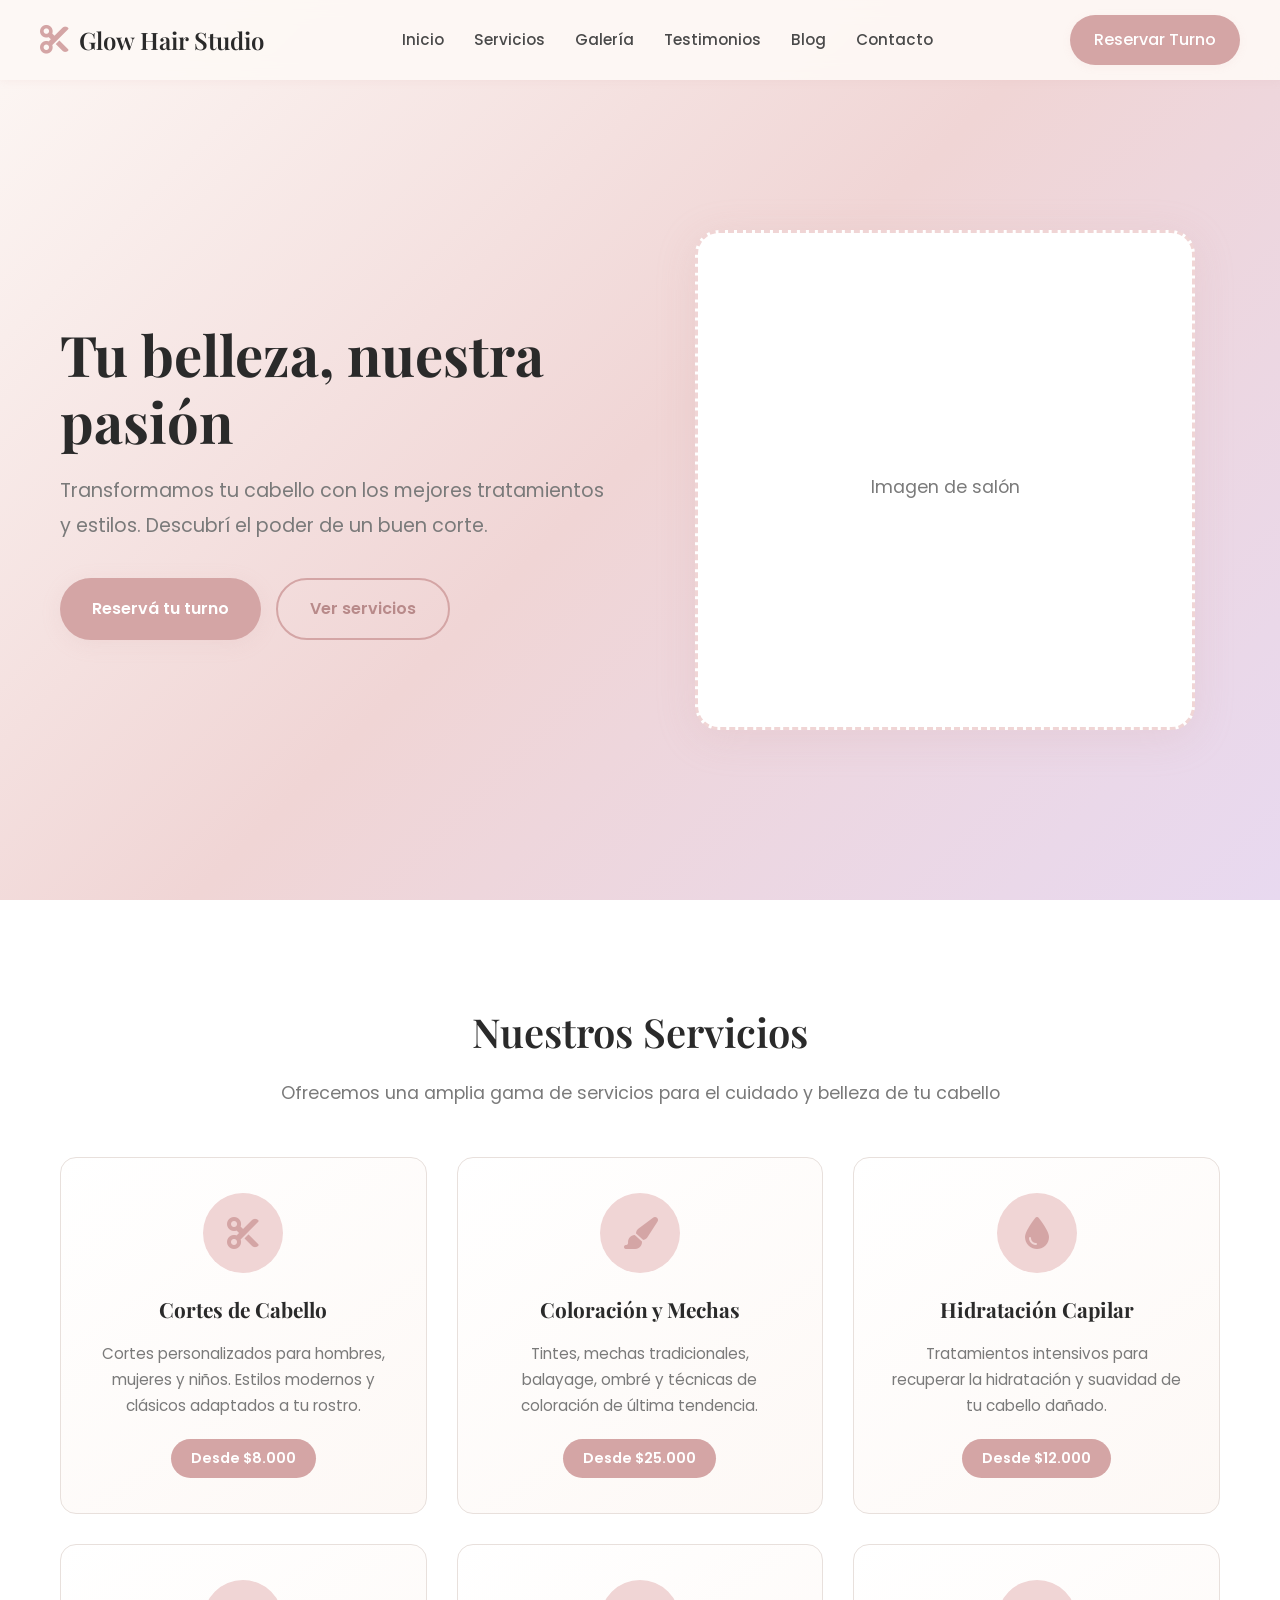
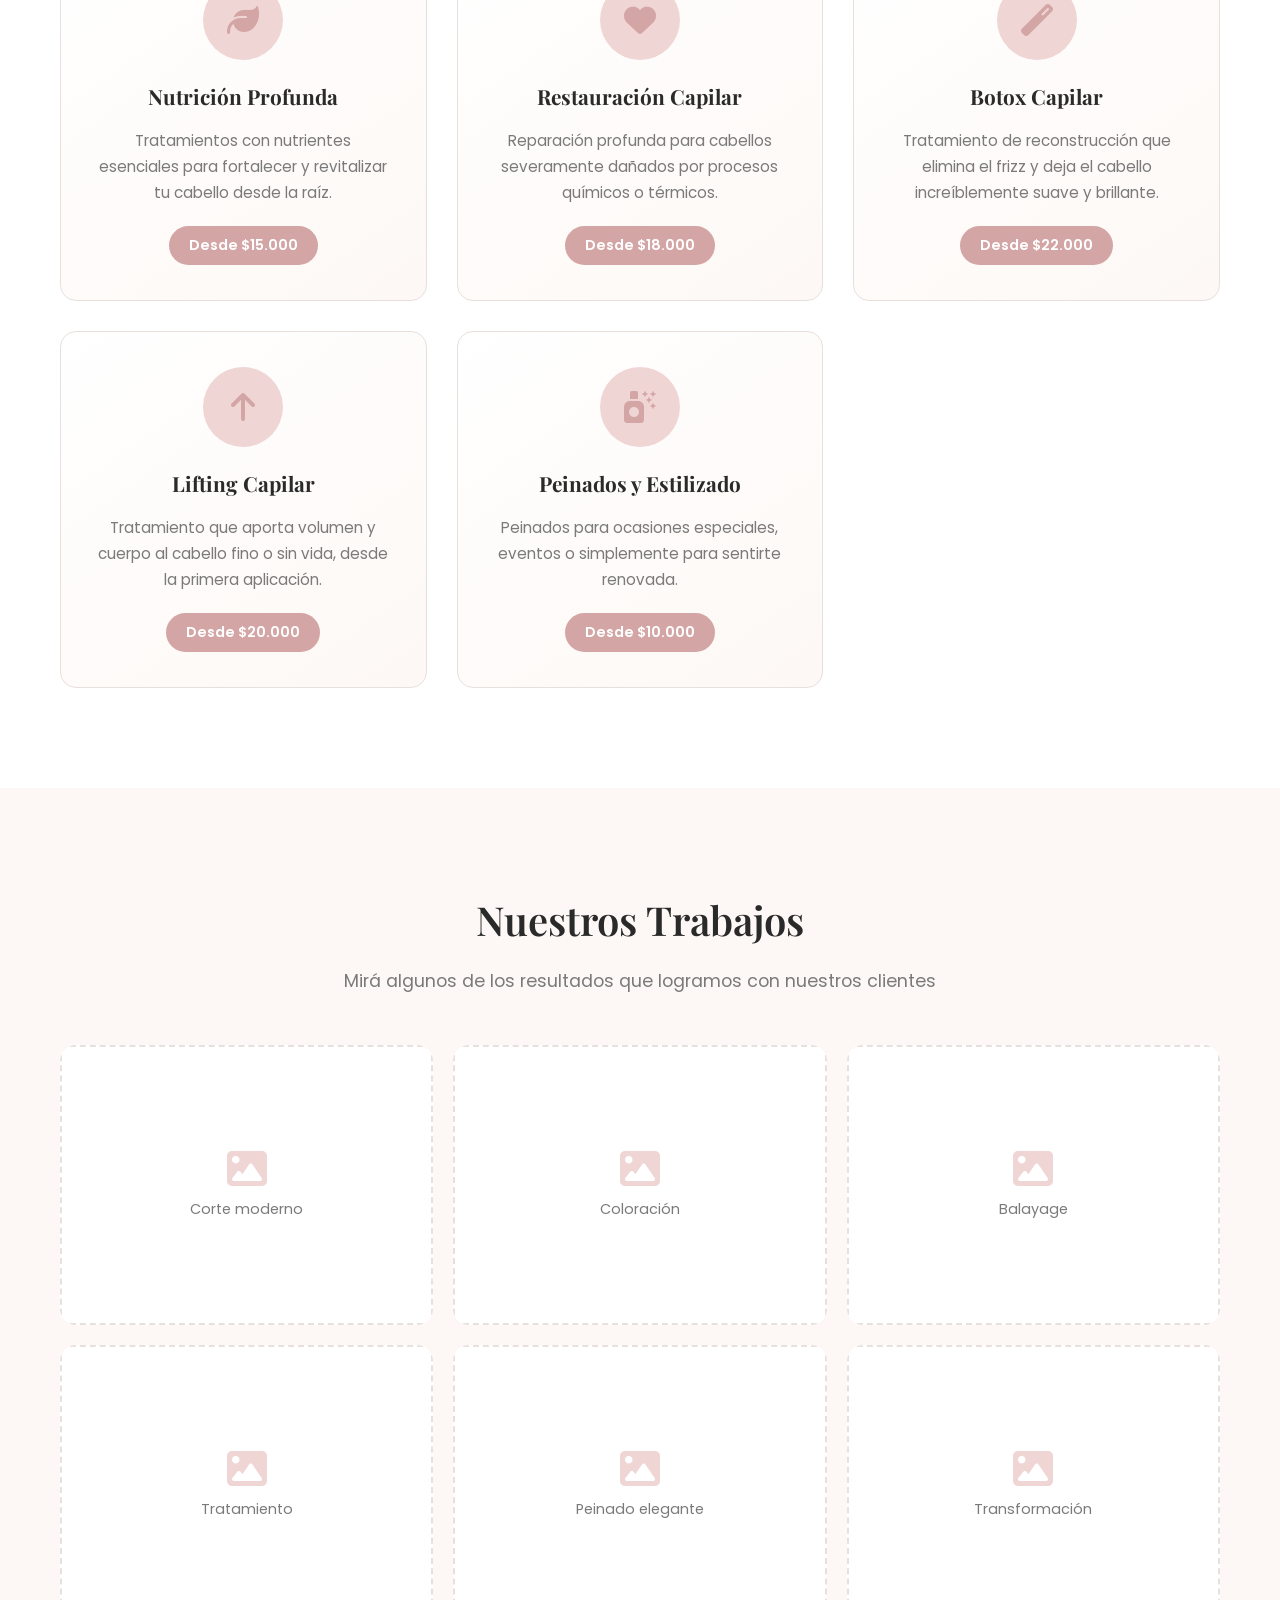
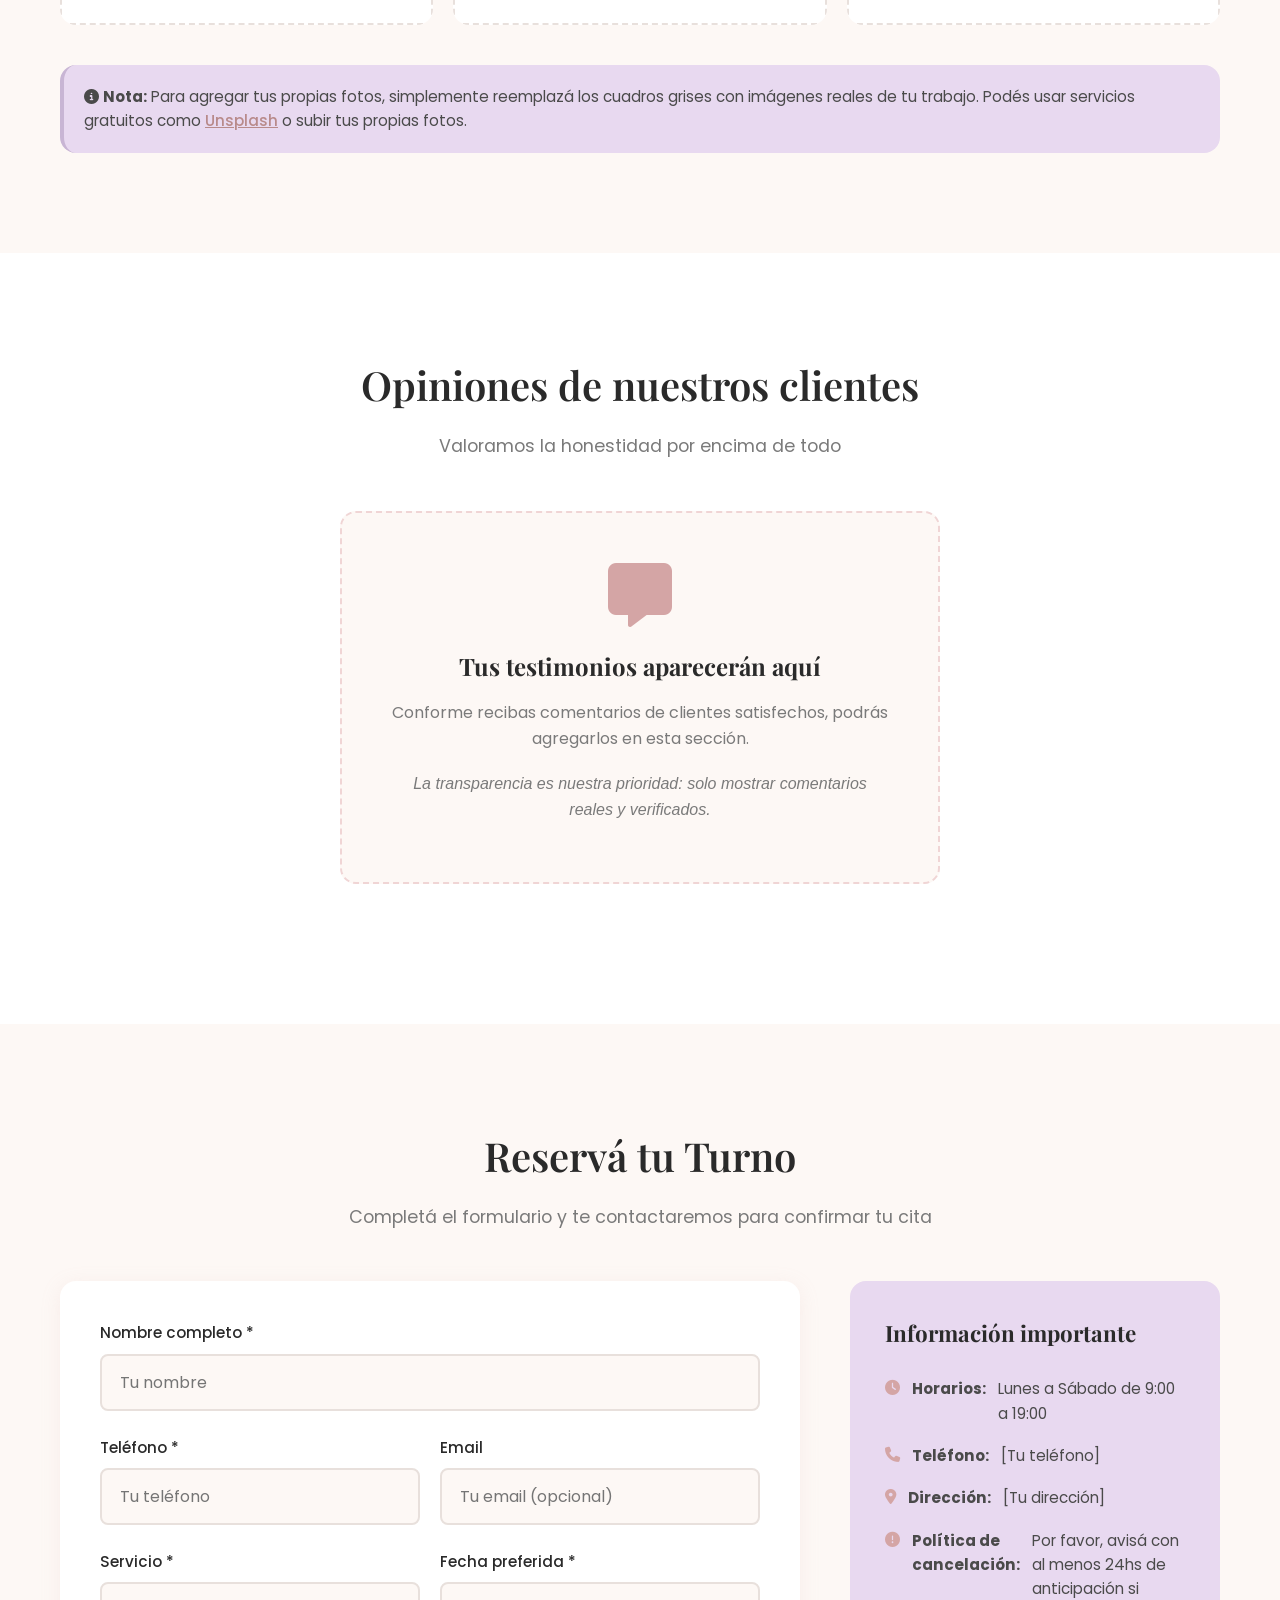
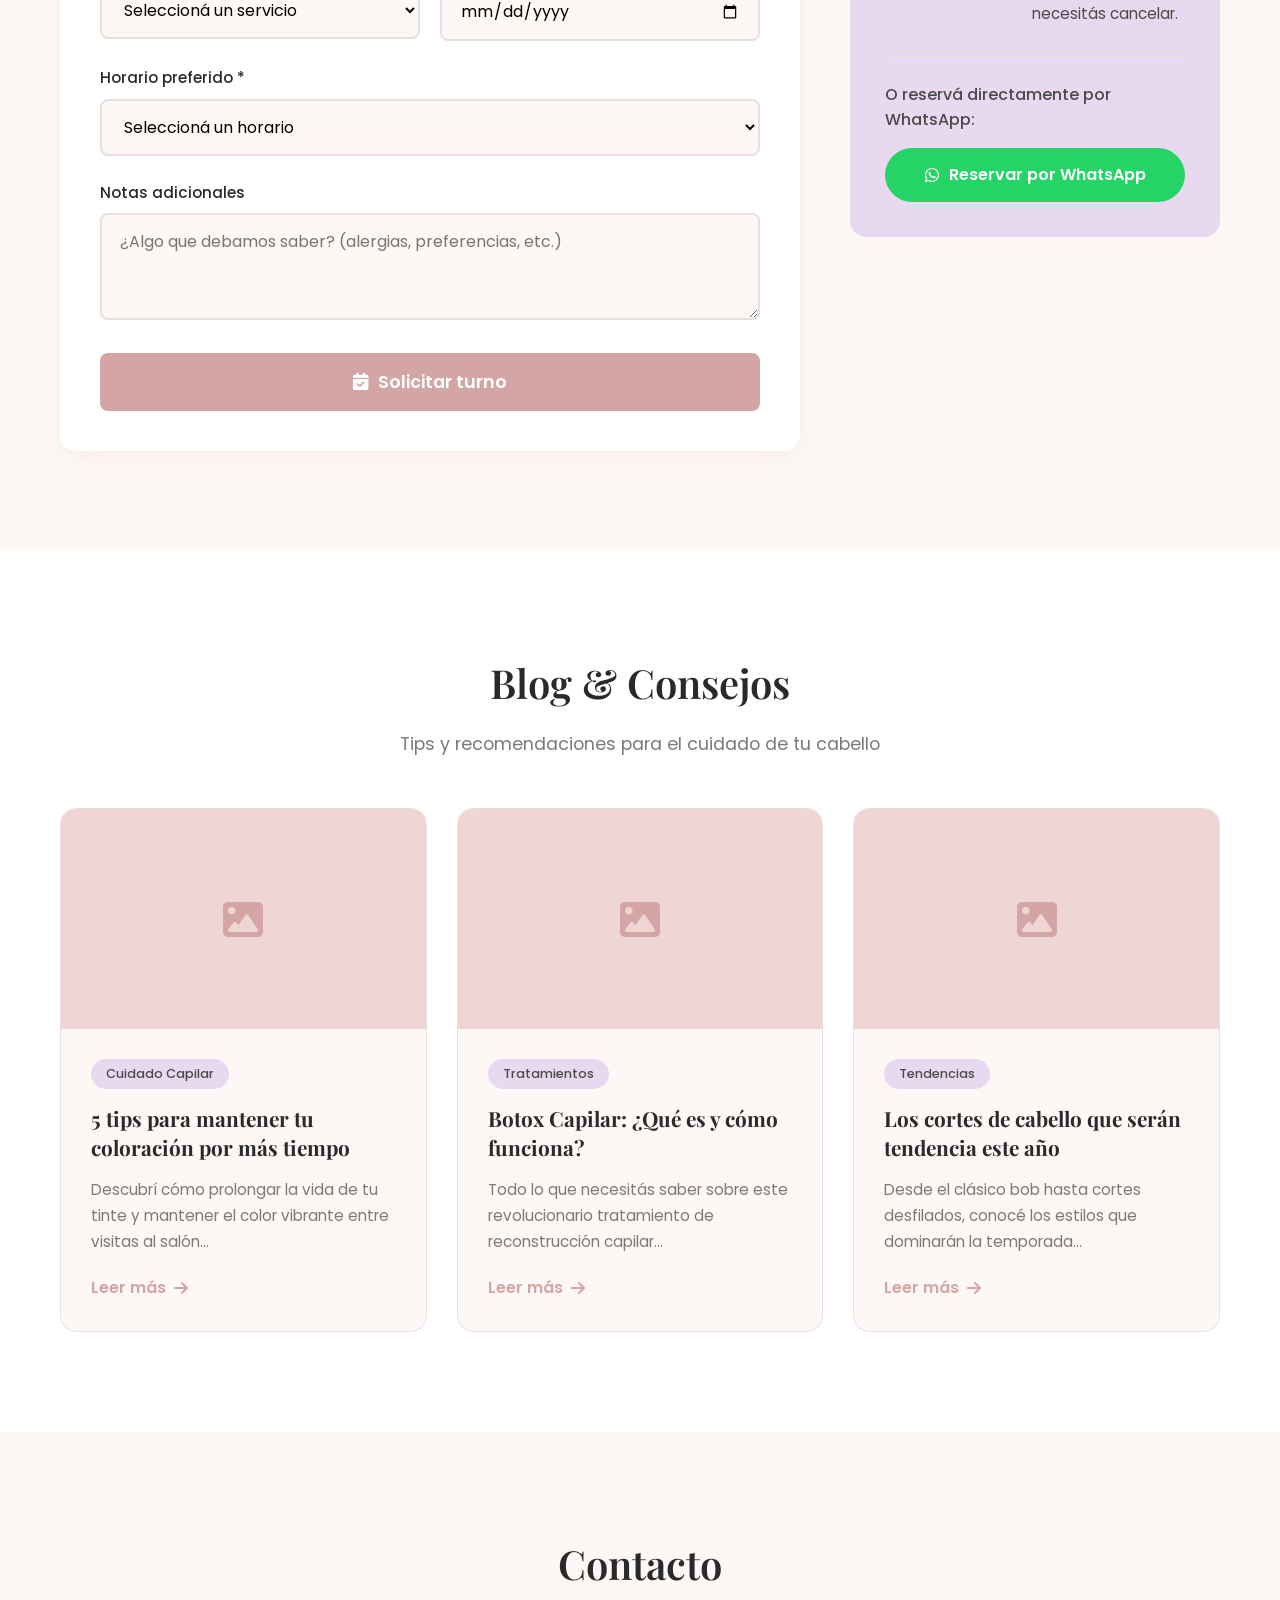
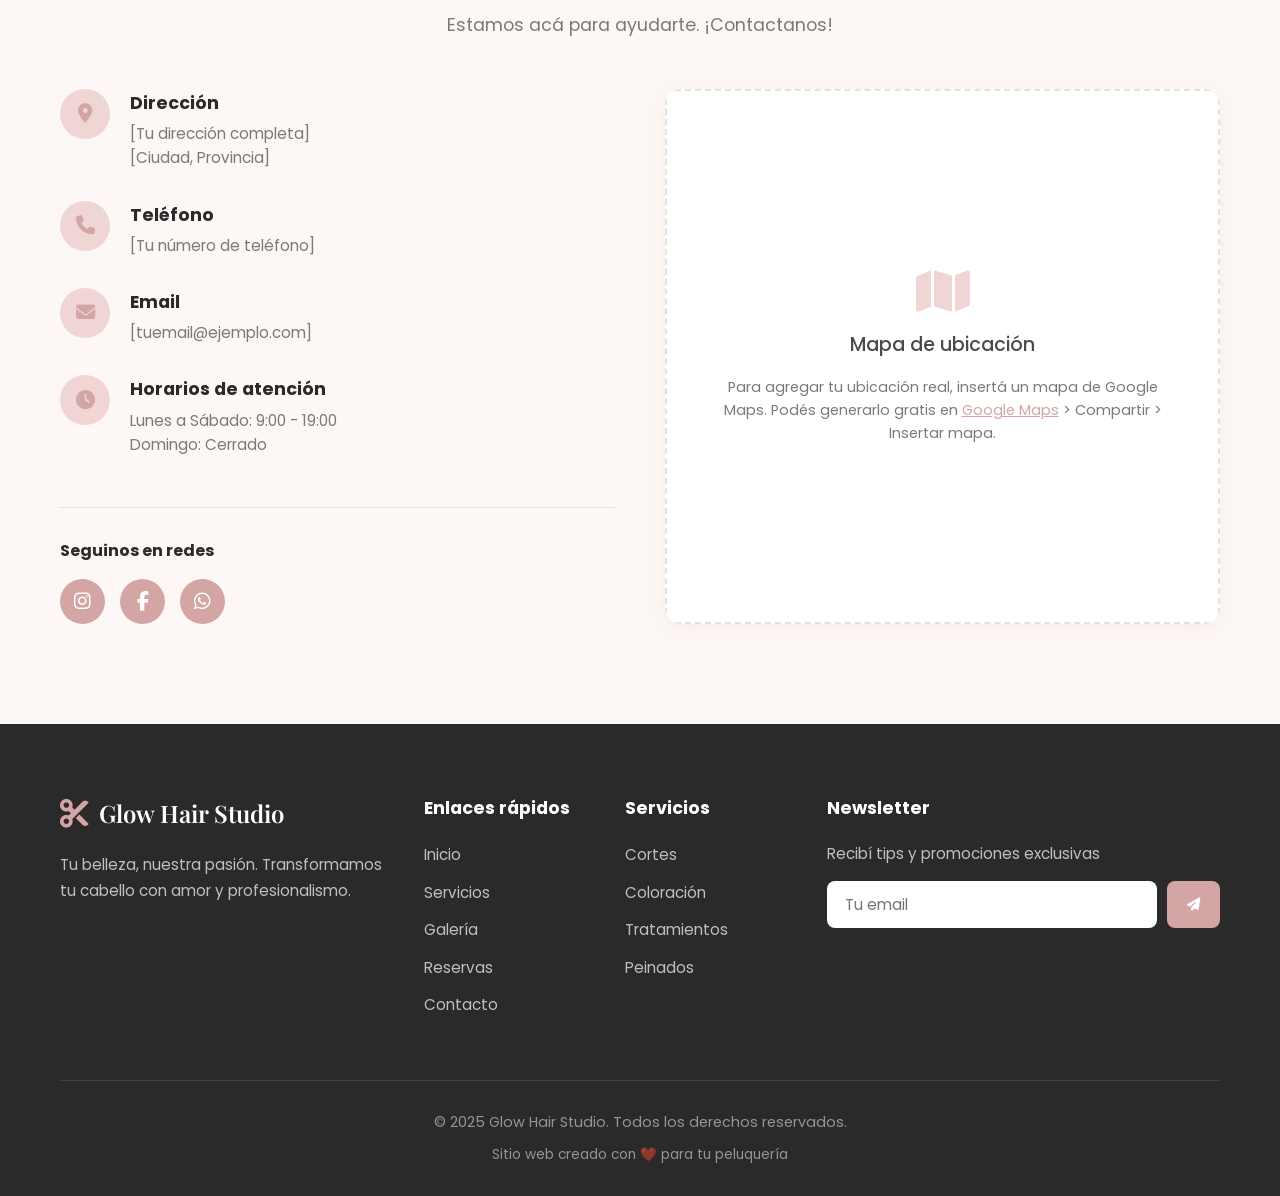
==== commit 044f6280: "Cambiar título de testimonios para forzar actualización de caché" ====
--- a/index.html
+++ b/index.html
@@ -189,8 +189,8 @@
     <!-- Testimonials Section -->
     <section id="testimonios" class="testimonios">
         <div class="container">
-            <h2 class="section-title">Lo que dicen nuestros clientes</h2>
-            <p class="section-subtitle">La honestidad y satisfacción de nuestros clientes es lo más importante</p>
+            <h2 class="section-title">Opiniones de nuestros clientes</h2>
+            <p class="section-subtitle">Valoramos la honestidad por encima de todo</p>
             
             <div class="testimonios-vacio">
                 <div class="testimonios-placeholder">
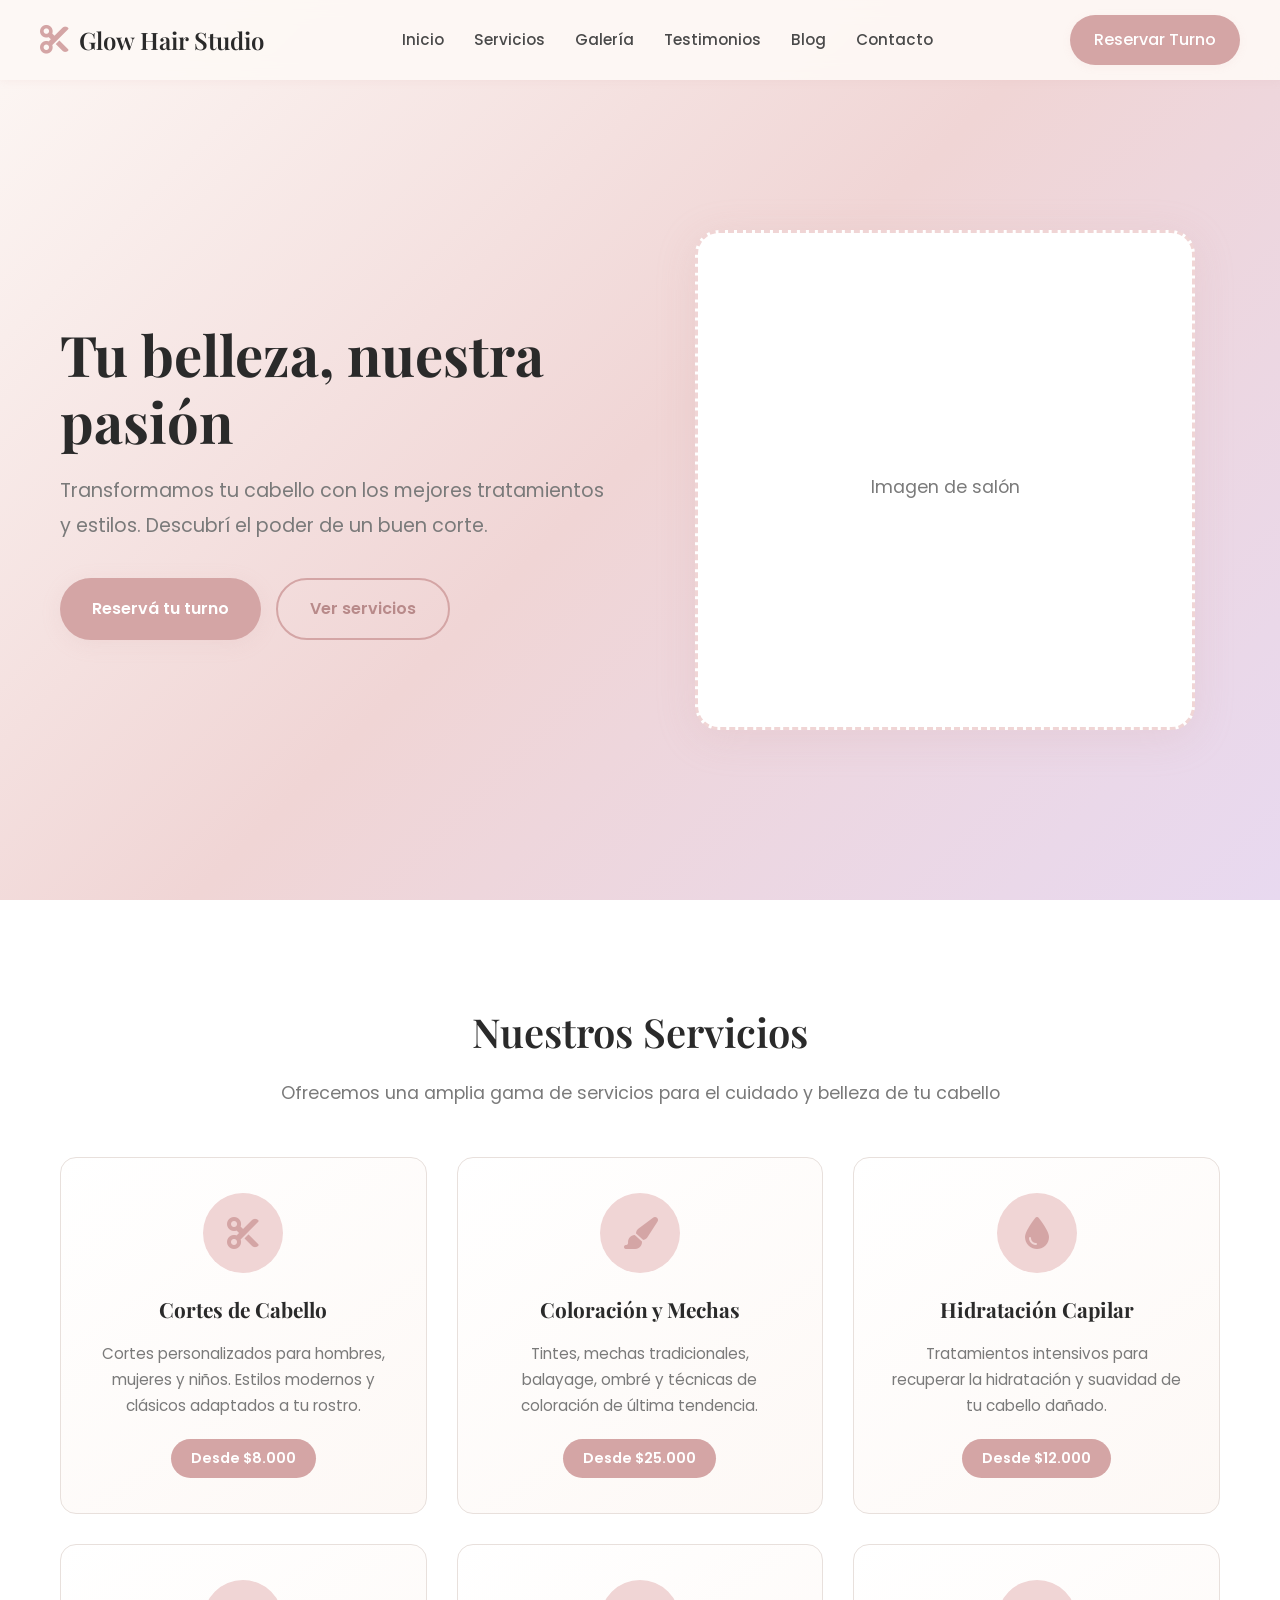
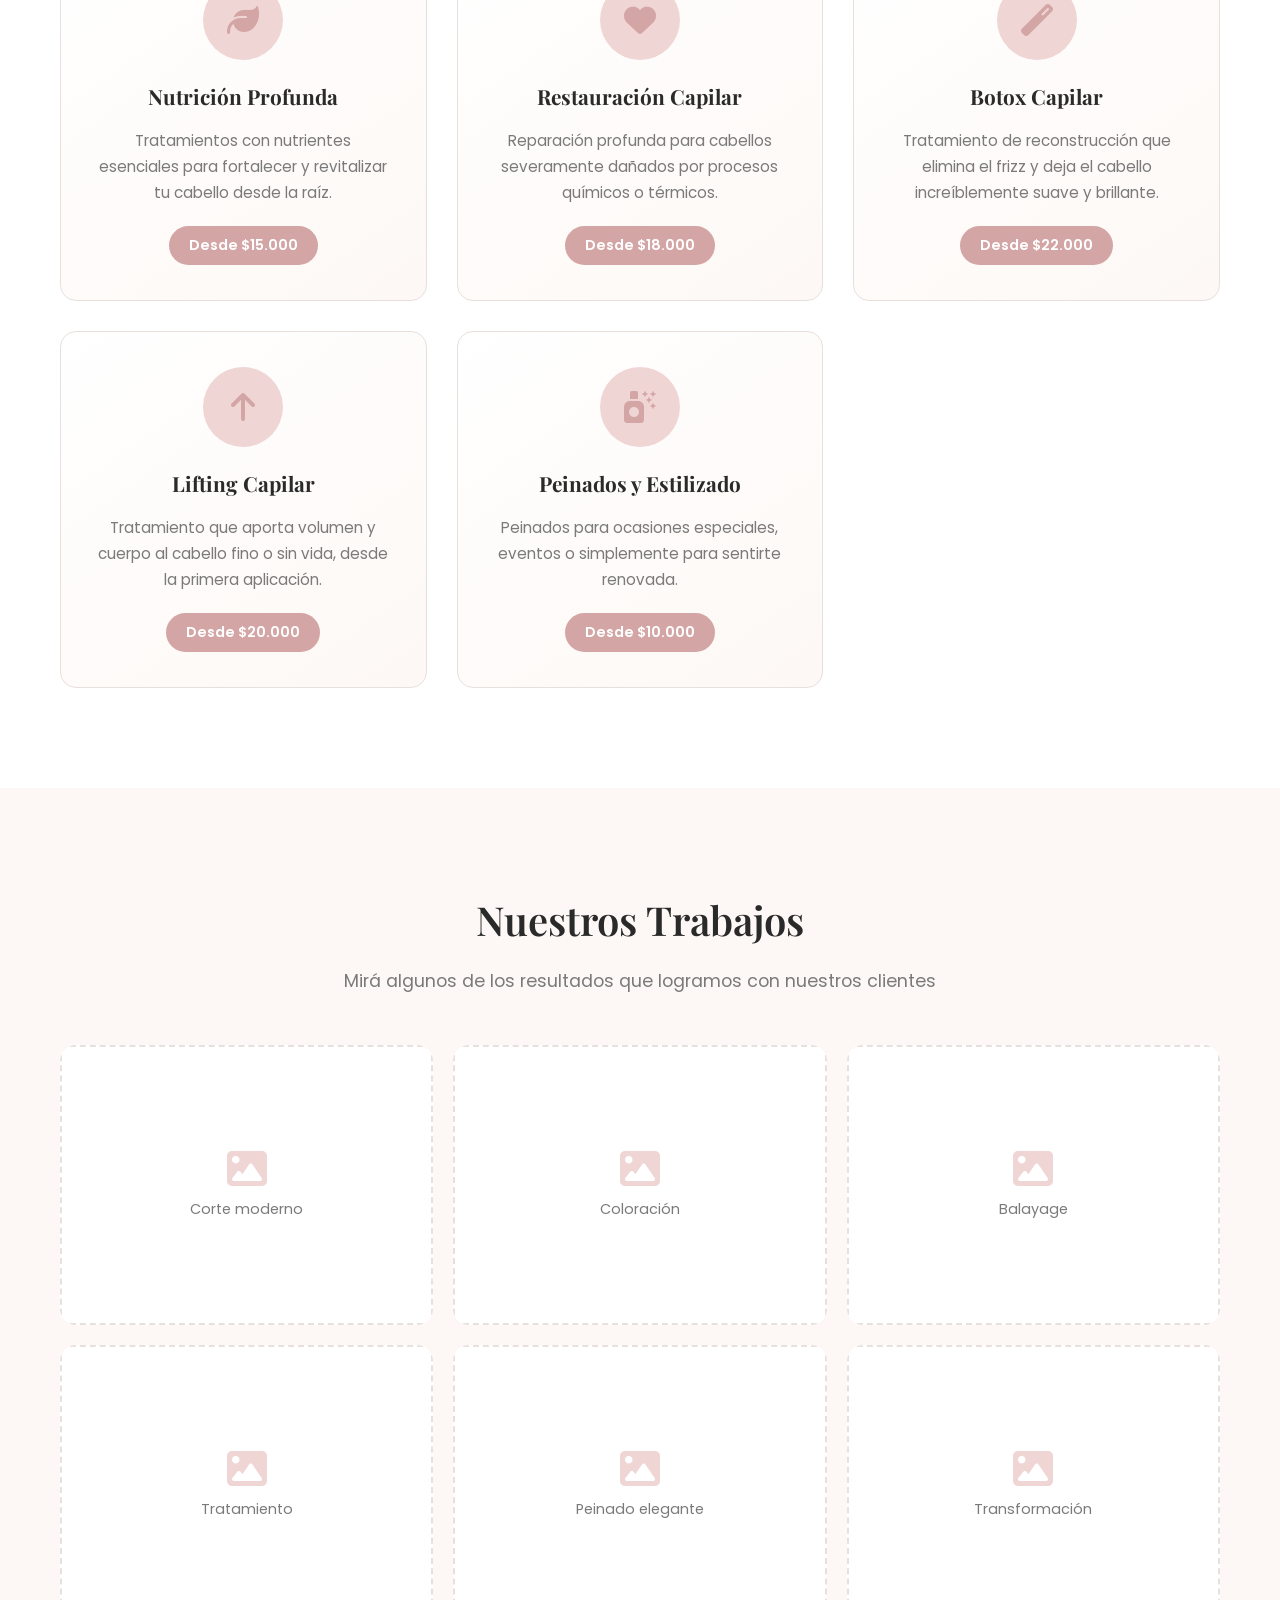
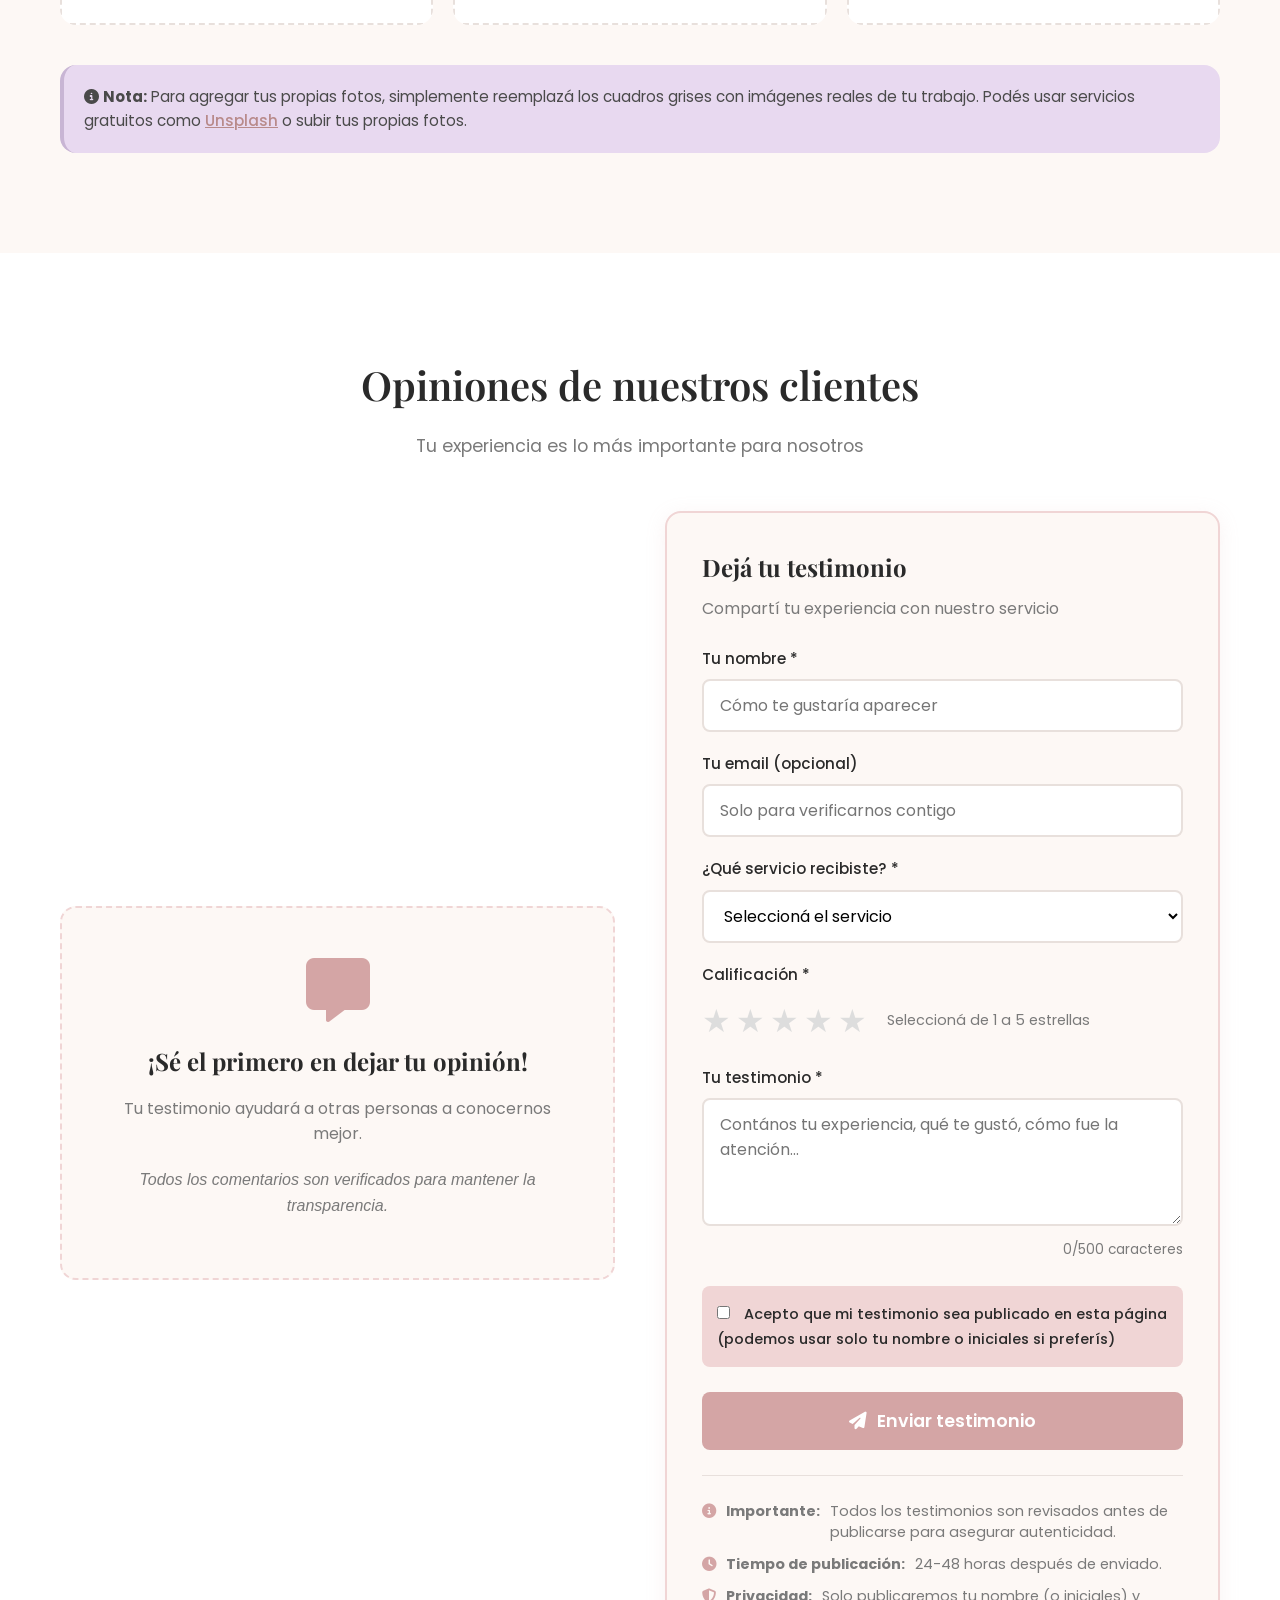
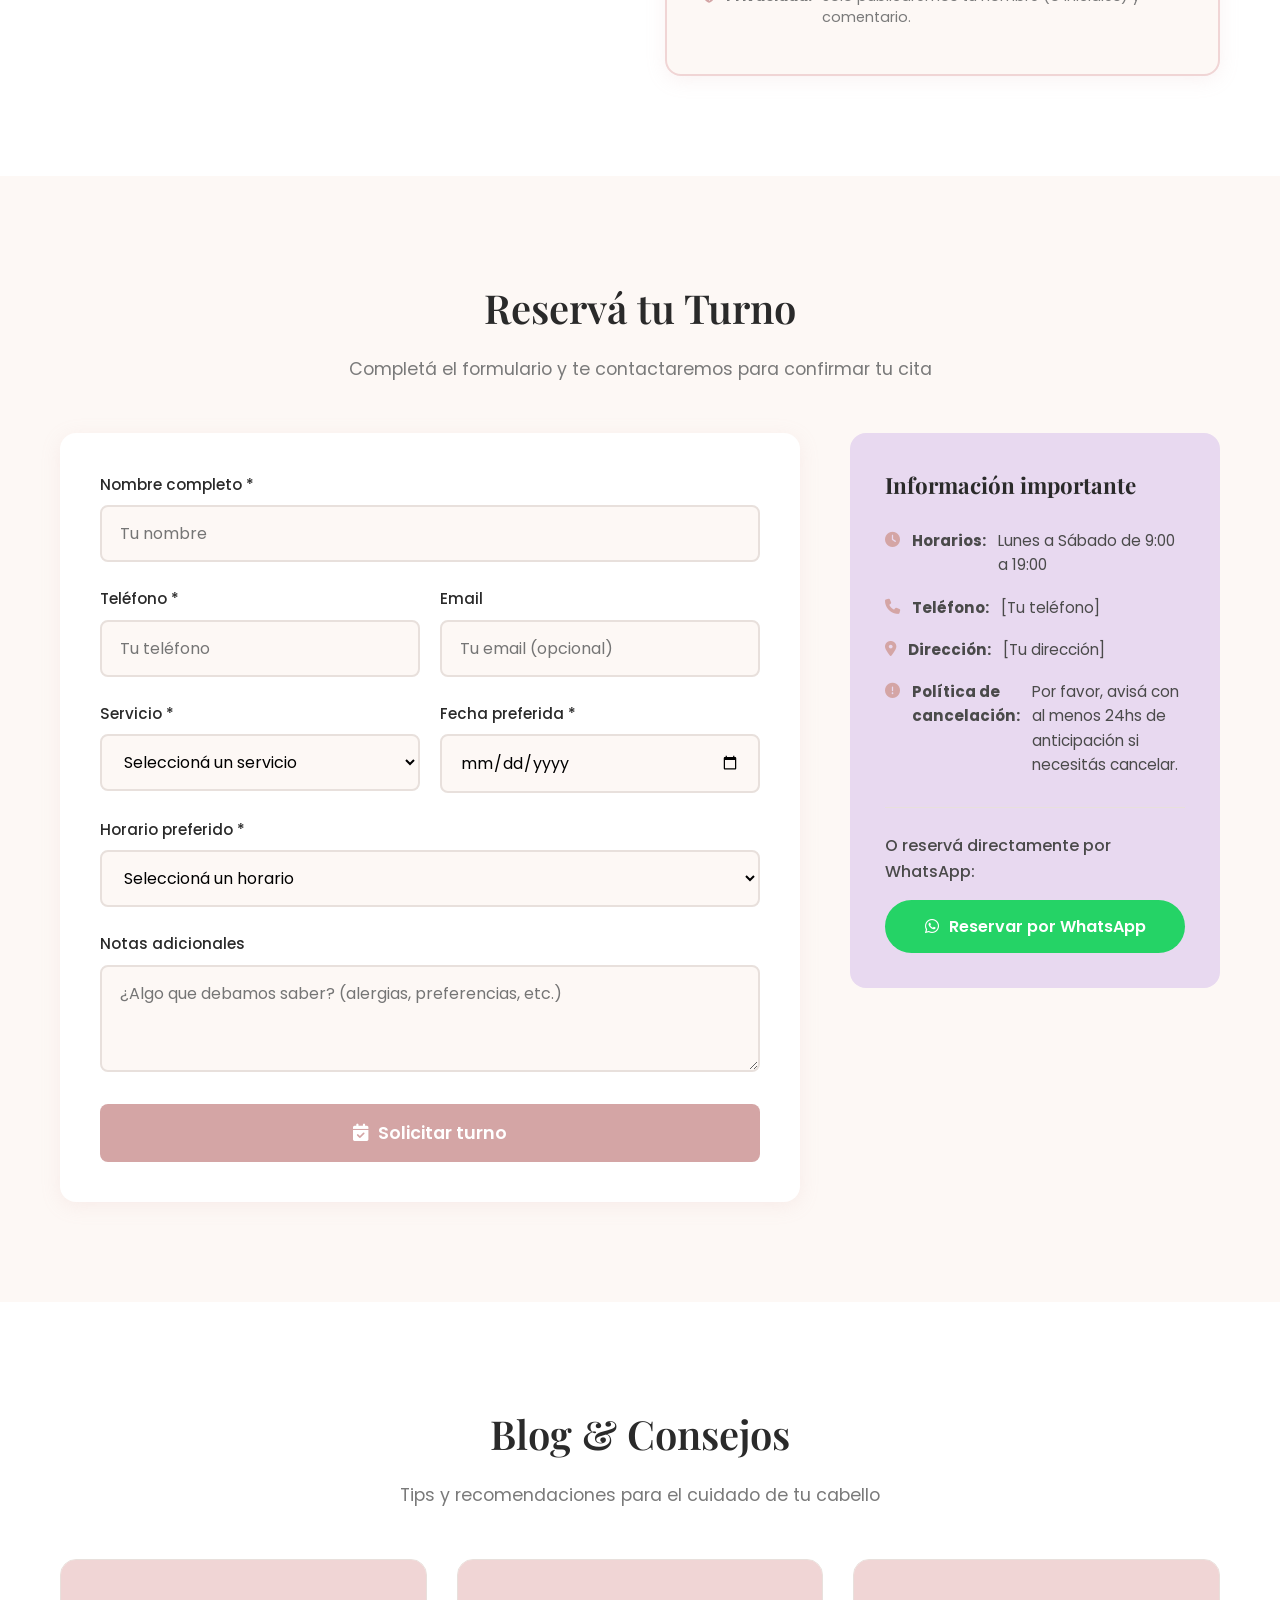
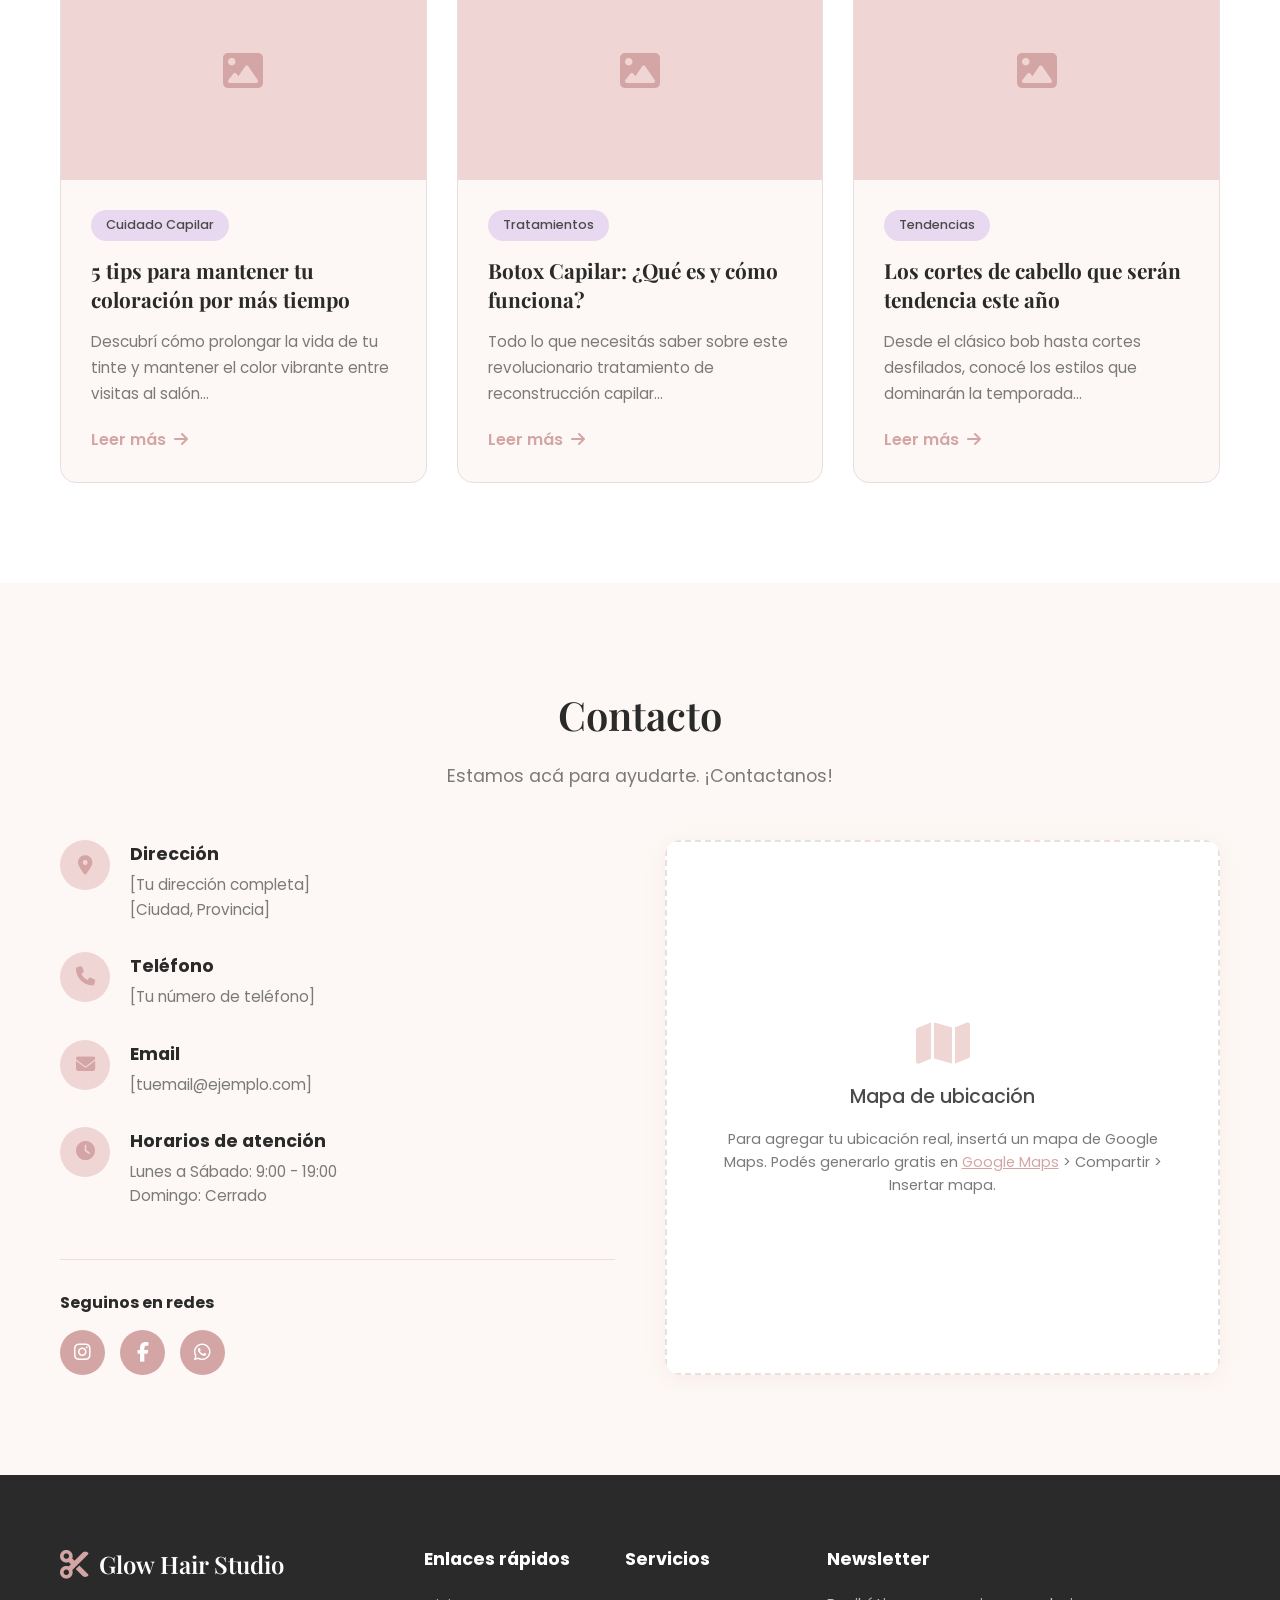
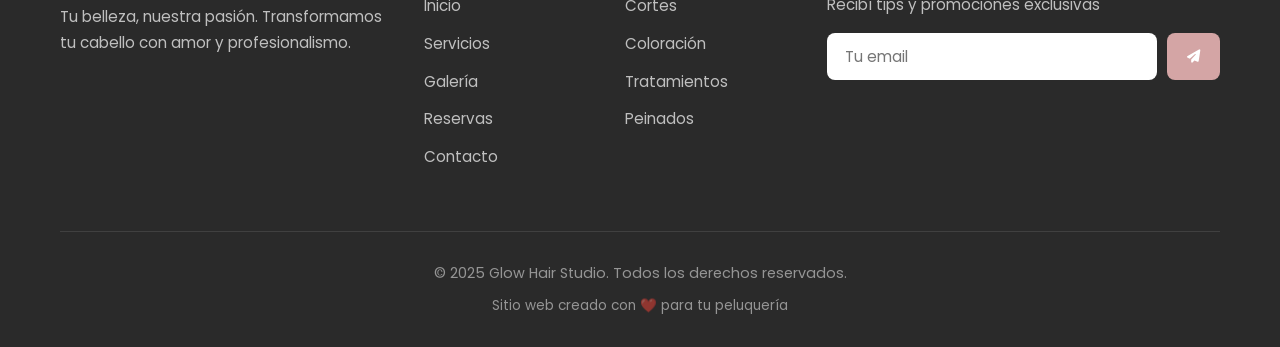
==== commit ea6ba47d: "Agregar sistema de testimonios con formulario interactivo y almacenamiento local" ====
--- a/index.html
+++ b/index.html
@@ -3,8 +3,8 @@
 <head>
     <meta charset="UTF-8">
     <meta name="viewport" content="width=device-width, initial-scale=1.0">
-    <title>Glow Hair Studio - Tu belleza, nuestra pasión</title>
-    <link rel="stylesheet" href="styles.css">
+    <title>Glow Hair Studio | Tu peluquería de confianza</title>
+    <link rel="stylesheet" href="styles-v2.css">
     <link rel="preconnect" href="https://fonts.googleapis.com">
     <link rel="preconnect" href="https://fonts.gstatic.com" crossorigin>
     <link href="https://fonts.googleapis.com/css2?family=Playfair+Display:wght@400;500;600;700&family=Poppins:wght@300;400;500;600&display=swap" rel="stylesheet">
@@ -190,14 +190,88 @@
     <section id="testimonios" class="testimonios">
         <div class="container">
             <h2 class="section-title">Opiniones de nuestros clientes</h2>
-            <p class="section-subtitle">Valoramos la honestidad por encima de todo</p>
-            
-            <div class="testimonios-vacio">
-                <div class="testimonios-placeholder">
-                    <i class="fas fa-comment-alt"></i>
-                    <h3>Tus testimonios aparecerán aquí</h3>
-                    <p>Conforme recibas comentarios de clientes satisfechos, podrás agregarlos en esta sección.</p>
-                    <p class="testimonios-nota">La transparencia es nuestra prioridad: solo mostrar comentarios reales y verificados.</p>
+            <p class="section-subtitle">Tu experiencia es lo más importante para nosotros</p>
+            
+            <div class="testimonios-container">
+                <!-- Lugar para testimonios futuros -->
+                <div class="testimonios-vacio" id="testimonios-lista">
+                    <div class="testimonios-placeholder">
+                        <i class="fas fa-comment-alt"></i>
+                        <h3>¡Sé el primero en dejar tu opinión!</h3>
+                        <p>Tu testimonio ayudará a otras personas a conocernos mejor.</p>
+                        <p class="testimonios-nota">Todos los comentarios son verificados para mantener la transparencia.</p>
+                    </div>
+                </div>
+                
+                <!-- Formulario para dejar testimonio -->
+                <div class="testimonio-form-container">
+                    <h3 class="form-title">Dejá tu testimonio</h3>
+                    <p class="form-subtitle">Compartí tu experiencia con nuestro servicio</p>
+                    
+                    <form class="testimonio-form" id="form-testimonio">
+                        <div class="form-group">
+                            <label for="testimonio-nombre">Tu nombre *</label>
+                            <input type="text" id="testimonio-nombre" name="nombre" required placeholder="Cómo te gustaría aparecer">
+                        </div>
+                        
+                        <div class="form-group">
+                            <label for="testimonio-email">Tu email (opcional)</label>
+                            <input type="email" id="testimonio-email" name="email" placeholder="Solo para verificarnos contigo">
+                        </div>
+                        
+                        <div class="form-group">
+                            <label for="testimonio-servicio">¿Qué servicio recibiste? *</label>
+                            <select id="testimonio-servicio" name="servicio" required>
+                                <option value="">Seleccioná el servicio</option>
+                                <option value="corte">Corte de cabello</option>
+                                <option value="coloracion">Coloración / Mechas</option>
+                                <option value="hidratacion">Hidratación</option>
+                                <option value="nutricion">Nutrición</option>
+                                <option value="restauracion">Restauración</option>
+                                <option value="botox">Botox Capilar</option>
+                                <option value="lifting">Lifting Capilar</option>
+                                <option value="peinado">Peinado</option>
+                                <option value="varios">Varios servicios</option>
+                            </select>
+                        </div>
+                        
+                        <div class="form-group">
+                            <label for="testimonio-calificacion">Calificación *</label>
+                            <div class="rating-stars">
+                                <span class="star" data-value="1">★</span>
+                                <span class="star" data-value="2">★</span>
+                                <span class="star" data-value="3">★</span>
+                                <span class="star" data-value="4">★</span>
+                                <span class="star" data-value="5">★</span>
+                                <span class="rating-text">Seleccioná de 1 a 5 estrellas</span>
+                            </div>
+                            <input type="hidden" id="testimonio-calificacion" name="calificacion" required>
+                        </div>
+                        
+                        <div class="form-group">
+                            <label for="testimonio-comentario">Tu testimonio *</label>
+                            <textarea id="testimonio-comentario" name="comentario" rows="4" required placeholder="Contános tu experiencia, qué te gustó, cómo fue la atención..."></textarea>
+                            <small class="char-count"><span id="char-count">0</span>/500 caracteres</small>
+                        </div>
+                        
+                        <div class="form-consent">
+                            <input type="checkbox" id="testimonio-consentimiento" name="consentimiento" required>
+                            <label for="testimonio-consentimiento">
+                                Acepto que mi testimonio sea publicado en esta página (podemos usar solo tu nombre o iniciales si preferís)
+                            </label>
+                        </div>
+                        
+                        <button type="submit" class="btn-testimonio">
+                            <i class="fas fa-paper-plane"></i>
+                            Enviar testimonio
+                        </button>
+                    </form>
+                    
+                    <div class="testimonio-info">
+                        <p><i class="fas fa-info-circle"></i> <strong>Importante:</strong> Todos los testimonios son revisados antes de publicarse para asegurar autenticidad.</p>
+                        <p><i class="fas fa-clock"></i> <strong>Tiempo de publicación:</strong> 24-48 horas después de enviado.</p>
+                        <p><i class="fas fa-shield-alt"></i> <strong>Privacidad:</strong> Solo publicaremos tu nombre (o iniciales) y comentario.</p>
+                    </div>
                 </div>
             </div>
         </div>
@@ -471,6 +545,6 @@
         </div>
     </div>
 
-    <script src="script.js"></script>
+    <script src="script-v2.js"></script>
 </body>
 </html>
--- a/styles-v2.css
+++ b/styles-v2.css
@@ -0,0 +1,1492 @@
+/* Variables de colores - Estilo Pastel */
+:root {
+    --color-primary: #D4A5A5;
+    --color-primary-light: #F0D5D5;
+    --color-primary-dark: #B88A8A;
+    --color-secondary: #C8B5D4;
+    --color-secondary-light: #E8D9F0;
+    --color-accent: #D4C4A5;
+    --color-accent-light: #F0E8D5;
+    --color-bg: #FDF8F5;
+    --color-bg-alt: #FFFFFF;
+    --color-text: #4A4A4A;
+    --color-text-light: #7A7A7A;
+    --color-text-dark: #2A2A2A;
+    --color-border: #E8E0DC;
+    --color-shadow: rgba(212, 165, 165, 0.15);
+    --color-success: #A5D4C8;
+    --color-warning: #D4C4A5;
+    --gradient-hero: linear-gradient(135deg, #FDF8F5 0%, #F0D5D5 50%, #E8D9F0 100%);
+    --gradient-card: linear-gradient(145deg, #FFFFFF 0%, #FDF8F5 100%);
+    --font-heading: 'Playfair Display', serif;
+    --font-body: 'Poppins', sans-serif;
+    --transition: all 0.3s ease;
+    --shadow-sm: 0 2px 8px rgba(212, 165, 165, 0.1);
+    --shadow-md: 0 4px 20px rgba(212, 165, 165, 0.15);
+    --shadow-lg: 0 8px 40px rgba(212, 165, 165, 0.2);
+    --radius-sm: 8px;
+    --radius-md: 16px;
+    --radius-lg: 24px;
+}
+
+/* Reset y base */
+* {
+    margin: 0;
+    padding: 0;
+    box-sizing: border-box;
+}
+
+html {
+    scroll-behavior: smooth;
+}
+
+body {
+    font-family: var(--font-body);
+    color: var(--color-text);
+    background-color: var(--color-bg);
+    line-height: 1.6;
+    overflow-x: hidden;
+}
+
+.container {
+    max-width: 1200px;
+    margin: 0 auto;
+    padding: 0 20px;
+}
+
+/* Header y Navbar */
+.header {
+    position: fixed;
+    top: 0;
+    left: 0;
+    right: 0;
+    background: rgba(253, 248, 245, 0.95);
+    backdrop-filter: blur(10px);
+    z-index: 1000;
+    box-shadow: var(--shadow-sm);
+    transition: var(--transition);
+}
+
+.navbar {
+    display: flex;
+    justify-content: space-between;
+    align-items: center;
+    padding: 15px 40px;
+    max-width: 1400px;
+    margin: 0 auto;
+}
+
+.logo {
+    display: flex;
+    align-items: center;
+    gap: 10px;
+    font-family: var(--font-heading);
+    font-size: 1.5rem;
+    font-weight: 600;
+    color: var(--color-text-dark);
+}
+
+.logo i {
+    color: var(--color-primary);
+    font-size: 1.8rem;
+}
+
+.nav-links {
+    display: flex;
+    list-style: none;
+    gap: 30px;
+}
+
+.nav-links a {
+    text-decoration: none;
+    color: var(--color-text);
+    font-weight: 500;
+    font-size: 0.95rem;
+    transition: var(--transition);
+    position: relative;
+}
+
+.nav-links a::after {
+    content: '';
+    position: absolute;
+    bottom: -5px;
+    left: 0;
+    width: 0;
+    height: 2px;
+    background: var(--color-primary);
+    transition: var(--transition);
+}
+
+.nav-links a:hover {
+    color: var(--color-primary-dark);
+}
+
+.nav-links a:hover::after {
+    width: 100%;
+}
+
+.btn-reservar {
+    background: var(--color-primary);
+    color: white;
+    padding: 12px 24px;
+    border-radius: 50px;
+    text-decoration: none;
+    font-weight: 500;
+    transition: var(--transition);
+    box-shadow: var(--shadow-sm);
+}
+
+.btn-reservar:hover {
+    background: var(--color-primary-dark);
+    transform: translateY(-2px);
+    box-shadow: var(--shadow-md);
+}
+
+/* Hamburger menu */
+.hamburger {
+    display: none;
+    flex-direction: column;
+    gap: 5px;
+    cursor: pointer;
+    padding: 5px;
+}
+
+.hamburger span {
+    display: block;
+    width: 25px;
+    height: 3px;
+    background: var(--color-text);
+    border-radius: 3px;
+    transition: var(--transition);
+}
+
+/* Hero Section */
+.hero {
+    min-height: 100vh;
+    display: flex;
+    align-items: center;
+    justify-content: space-between;
+    padding: 120px 60px 60px;
+    background: var(--gradient-hero);
+    gap: 60px;
+}
+
+.hero-content {
+    flex: 1;
+    max-width: 600px;
+}
+
+.hero-content h1 {
+    font-family: var(--font-heading);
+    font-size: 3.5rem;
+    font-weight: 700;
+    color: var(--color-text-dark);
+    margin-bottom: 20px;
+    line-height: 1.2;
+}
+
+.hero-content p {
+    font-size: 1.2rem;
+    color: var(--color-text-light);
+    margin-bottom: 35px;
+    line-height: 1.8;
+}
+
+.hero-buttons {
+    display: flex;
+    gap: 15px;
+}
+
+.btn-primary {
+    background: var(--color-primary);
+    color: white;
+    padding: 16px 32px;
+    border-radius: 50px;
+    text-decoration: none;
+    font-weight: 600;
+    transition: var(--transition);
+    box-shadow: var(--shadow-md);
+    display: inline-flex;
+    align-items: center;
+    gap: 8px;
+}
+
+.btn-primary:hover {
+    background: var(--color-primary-dark);
+    transform: translateY(-3px);
+    box-shadow: var(--shadow-lg);
+}
+
+.btn-secondary {
+    background: transparent;
+    color: var(--color-primary-dark);
+    padding: 16px 32px;
+    border-radius: 50px;
+    text-decoration: none;
+    font-weight: 600;
+    border: 2px solid var(--color-primary);
+    transition: var(--transition);
+    display: inline-flex;
+    align-items: center;
+    gap: 8px;
+}
+
+.btn-secondary:hover {
+    background: var(--color-primary-light);
+    transform: translateY(-3px);
+}
+
+.hero-image {
+    flex: 1;
+    display: flex;
+    justify-content: center;
+    align-items: center;
+}
+
+.hero-img-placeholder {
+    width: 100%;
+    max-width: 500px;
+    height: 500px;
+    background: var(--color-bg-alt);
+    border-radius: var(--radius-lg);
+    display: flex;
+    flex-direction: column;
+    justify-content: center;
+    align-items: center;
+    gap: 15px;
+    box-shadow: var(--shadow-lg);
+    border: 3px dashed var(--color-primary-light);
+}
+
+.hero-img-placeholder i {
+    font-size: 4rem;
+    color: var(--color-primary);
+}
+
+.hero-img-placeholder p {
+    color: var(--color-text-light);
+    font-size: 1.1rem;
+}
+
+/* Section Styles */
+.section-title {
+    font-family: var(--font-heading);
+    font-size: 2.5rem;
+    font-weight: 600;
+    color: var(--color-text-dark);
+    text-align: center;
+    margin-bottom: 15px;
+}
+
+.section-subtitle {
+    color: var(--color-text-light);
+    text-align: center;
+    font-size: 1.1rem;
+    margin-bottom: 50px;
+}
+
+/* Services Section */
+.servicios {
+    padding: 100px 0;
+    background: var(--color-bg-alt);
+}
+
+.servicios-grid {
+    display: grid;
+    grid-template-columns: repeat(auto-fit, minmax(280px, 1fr));
+    gap: 30px;
+}
+
+.servicio-card {
+    background: var(--gradient-card);
+    border-radius: var(--radius-md);
+    padding: 35px;
+    text-align: center;
+    transition: var(--transition);
+    border: 1px solid var(--color-border);
+    position: relative;
+    overflow: hidden;
+}
+
+.servicio-card::before {
+    content: '';
+    position: absolute;
+    top: 0;
+    left: 0;
+    right: 0;
+    height: 4px;
+    background: var(--color-primary);
+    transform: scaleX(0);
+    transition: var(--transition);
+}
+
+.servicio-card:hover {
+    transform: translateY(-8px);
+    box-shadow: var(--shadow-lg);
+}
+
+.servicio-card:hover::before {
+    transform: scaleX(1);
+}
+
+.servicio-icon {
+    width: 80px;
+    height: 80px;
+    background: var(--color-primary-light);
+    border-radius: 50%;
+    display: flex;
+    align-items: center;
+    justify-content: center;
+    margin: 0 auto 20px;
+}
+
+.servicio-icon i {
+    font-size: 2rem;
+    color: var(--color-primary);
+}
+
+.servicio-card h3 {
+    font-family: var(--font-heading);
+    font-size: 1.3rem;
+    margin-bottom: 15px;
+    color: var(--color-text-dark);
+}
+
+.servicio-card p {
+    color: var(--color-text-light);
+    font-size: 0.95rem;
+    margin-bottom: 20px;
+    line-height: 1.7;
+}
+
+.precio {
+    display: inline-block;
+    background: var(--color-primary);
+    color: white;
+    padding: 8px 20px;
+    border-radius: 20px;
+    font-weight: 600;
+    font-size: 0.9rem;
+}
+
+/* Gallery Section */
+.galeria {
+    padding: 100px 0;
+    background: var(--color-bg);
+}
+
+.galeria-grid {
+    display: grid;
+    grid-template-columns: repeat(auto-fit, minmax(300px, 1fr));
+    gap: 20px;
+}
+
+.galeria-item {
+    position: relative;
+    border-radius: var(--radius-md);
+    overflow: hidden;
+    aspect-ratio: 4/3;
+    cursor: pointer;
+}
+
+.galeria-placeholder {
+    width: 100%;
+    height: 100%;
+    background: var(--color-bg-alt);
+    display: flex;
+    flex-direction: column;
+    justify-content: center;
+    align-items: center;
+    gap: 10px;
+    border: 2px dashed var(--color-border);
+    transition: var(--transition);
+}
+
+.galeria-placeholder i {
+    font-size: 2.5rem;
+    color: var(--color-primary-light);
+}
+
+.galeria-placeholder span {
+    color: var(--color-text-light);
+    font-size: 0.9rem;
+}
+
+.galeria-item:hover .galeria-placeholder {
+    background: var(--color-primary-light);
+}
+
+.galeria-item:hover .galeria-placeholder i,
+.galeria-item:hover .galeria-placeholder span {
+    color: var(--color-primary-dark);
+}
+
+.galeria-nota {
+    margin-top: 40px;
+    padding: 20px;
+    background: var(--color-secondary-light);
+    border-radius: var(--radius-md);
+    border-left: 4px solid var(--color-secondary);
+}
+
+.galeria-nota p {
+    color: var(--color-text);
+    font-size: 0.95rem;
+}
+
+.galeria-nota a {
+    color: var(--color-primary-dark);
+    font-weight: 500;
+}
+
+/* Testimonials Section */
+.testimonios {
+    padding: 100px 0;
+    background: var(--color-bg-alt);
+}
+
+.testimonios-grid {
+    display: grid;
+    grid-template-columns: repeat(auto-fit, minmax(350px, 1fr));
+    gap: 30px;
+}
+
+.testimonio-card {
+    background: var(--color-bg);
+    border-radius: var(--radius-md);
+    padding: 35px;
+    transition: var(--transition);
+    border: 1px solid var(--color-border);
+}
+
+.testimonio-card:hover {
+    transform: translateY(-5px);
+    box-shadow: var(--shadow-md);
+}
+
+.stars {
+    color: #F0C674;
+    margin-bottom: 20px;
+    font-size: 1.1rem;
+}
+
+.testimonio-card > p {
+    color: var(--color-text);
+    font-size: 1rem;
+    line-height: 1.8;
+    margin-bottom: 25px;
+    font-style: italic;
+}
+
+.testimonio-author {
+    display: flex;
+    align-items: center;
+    gap: 15px;
+}
+
+.author-avatar {
+    width: 50px;
+    height: 50px;
+    background: var(--color-primary-light);
+    border-radius: 50%;
+    display: flex;
+    align-items: center;
+    justify-content: center;
+}
+
+.author-avatar i {
+    color: var(--color-primary);
+    font-size: 1.2rem;
+}
+
+.author-info h4 {
+    color: var(--color-text-dark);
+    font-size: 1rem;
+    margin-bottom: 3px;
+}
+
+.author-info span {
+    color: var(--color-text-light);
+    font-size: 0.85rem;
+}
+
+/* Testimonios Vacios */
+.testimonios-vacio {
+    display: flex;
+    justify-content: center;
+    align-items: center;
+    min-height: 300px;
+    margin: 40px 0;
+}
+
+.testimonios-placeholder {
+    text-align: center;
+    padding: 50px;
+    background: var(--color-bg);
+    border-radius: var(--radius-md);
+    border: 2px dashed var(--color-primary-light);
+    max-width: 600px;
+    width: 100%;
+}
+
+.testimonios-placeholder i {
+    font-size: 4rem;
+    color: var(--color-primary);
+    margin-bottom: 20px;
+}
+
+.testimonios-placeholder h3 {
+    font-family: var(--font-heading);
+    color: var(--color-text-dark);
+    font-size: 1.5rem;
+    margin-bottom: 15px;
+}
+
+.testimonios-placeholder p {
+    color: var(--color-text-light);
+    line-height: 1.6;
+    margin-bottom: 10px;
+    font-size: 1rem;
+}
+
+.testimonios-nota {
+    color: var(--color-primary-dark);
+    font-weight: 500;
+    margin-top: 20px;
+    font-size: 0.95rem;
+    font-style: italic;
+}
+
+/* Booking Section */
+.reservas {
+    padding: 100px 0;
+    background: var(--color-bg);
+}
+
+.reservas-container {
+    display: grid;
+    grid-template-columns: 2fr 1fr;
+    gap: 50px;
+    align-items: start;
+}
+
+.reservas-form {
+    background: var(--color-bg-alt);
+    padding: 40px;
+    border-radius: var(--radius-md);
+    box-shadow: var(--shadow-md);
+}
+
+.form-group {
+    margin-bottom: 25px;
+}
+
+.form-row {
+    display: grid;
+    grid-template-columns: 1fr 1fr;
+    gap: 20px;
+}
+
+.form-group label {
+    display: block;
+    margin-bottom: 8px;
+    color: var(--color-text-dark);
+    font-weight: 500;
+    font-size: 0.95rem;
+}
+
+.form-group input,
+.form-group select,
+.form-group textarea {
+    width: 100%;
+    padding: 14px 18px;
+    border: 2px solid var(--color-border);
+    border-radius: var(--radius-sm);
+    font-family: var(--font-body);
+    font-size: 1rem;
+    transition: var(--transition);
+    background: var(--color-bg);
+}
+
+.form-group input:focus,
+.form-group select:focus,
+.form-group textarea:focus {
+    outline: none;
+    border-color: var(--color-primary);
+    background: white;
+}
+
+.form-group textarea {
+    resize: vertical;
+    min-height: 100px;
+}
+
+.btn-submit {
+    width: 100%;
+    padding: 16px;
+    background: var(--color-primary);
+    color: white;
+    border: none;
+    border-radius: var(--radius-sm);
+    font-family: var(--font-body);
+    font-size: 1.1rem;
+    font-weight: 600;
+    cursor: pointer;
+    transition: var(--transition);
+    display: flex;
+    align-items: center;
+    justify-content: center;
+    gap: 10px;
+}
+
+.btn-submit:hover {
+    background: var(--color-primary-dark);
+    transform: translateY(-2px);
+    box-shadow: var(--shadow-md);
+}
+
+.reservas-info {
+    background: var(--color-secondary-light);
+    padding: 35px;
+    border-radius: var(--radius-md);
+}
+
+.reservas-info h3 {
+    font-family: var(--font-heading);
+    font-size: 1.4rem;
+    color: var(--color-text-dark);
+    margin-bottom: 25px;
+}
+
+.reservas-info ul {
+    list-style: none;
+    margin-bottom: 30px;
+}
+
+.reservas-info li {
+    display: flex;
+    align-items: flex-start;
+    gap: 12px;
+    margin-bottom: 18px;
+    color: var(--color-text);
+    font-size: 0.95rem;
+    line-height: 1.6;
+}
+
+.reservas-info li i {
+    color: var(--color-primary);
+    margin-top: 3px;
+}
+
+.whatsapp-reserva {
+    padding-top: 25px;
+    border-top: 1px solid var(--color-border);
+}
+
+.whatsapp-reserva p {
+    margin-bottom: 15px;
+    color: var(--color-text);
+    font-weight: 500;
+}
+
+.btn-whatsapp {
+    display: flex;
+    align-items: center;
+    justify-content: center;
+    gap: 10px;
+    background: #25D366;
+    color: white;
+    padding: 14px 24px;
+    border-radius: 50px;
+    text-decoration: none;
+    font-weight: 600;
+    transition: var(--transition);
+}
+
+.btn-whatsapp:hover {
+    background: #1DA851;
+    transform: translateY(-2px);
+    box-shadow: 0 4px 15px rgba(37, 211, 102, 0.3);
+}
+
+/* Testimonios con Formulario */
+.testimonios-container {
+    display: grid;
+    grid-template-columns: 1fr 1fr;
+    gap: 50px;
+    margin-top: 40px;
+}
+
+@media (max-width: 992px) {
+    .testimonios-container {
+        grid-template-columns: 1fr;
+    }
+}
+
+.testimonio-form-container {
+    background: var(--color-bg);
+    padding: 35px;
+    border-radius: var(--radius-md);
+    border: 2px solid var(--color-primary-light);
+    box-shadow: var(--shadow-md);
+}
+
+.form-title {
+    font-family: var(--font-heading);
+    font-size: 1.5rem;
+    color: var(--color-text-dark);
+    margin-bottom: 10px;
+}
+
+.form-subtitle {
+    color: var(--color-text-light);
+    margin-bottom: 25px;
+    font-size: 1rem;
+}
+
+.testimonio-form .form-group {
+    margin-bottom: 20px;
+}
+
+.testimonio-form label {
+    display: block;
+    margin-bottom: 8px;
+    color: var(--color-text-dark);
+    font-weight: 500;
+    font-size: 0.95rem;
+}
+
+.testimonio-form input,
+.testimonio-form select,
+.testimonio-form textarea {
+    width: 100%;
+    padding: 12px 16px;
+    border: 2px solid var(--color-border);
+    border-radius: var(--radius-sm);
+    font-family: var(--font-body);
+    font-size: 1rem;
+    transition: var(--transition);
+    background: var(--color-bg-alt);
+}
+
+.testimonio-form input:focus,
+.testimonio-form select:focus,
+.testimonio-form textarea:focus {
+    outline: none;
+    border-color: var(--color-primary);
+    background: white;
+}
+
+.testimonio-form textarea {
+    resize: vertical;
+    min-height: 120px;
+}
+
+.char-count {
+    display: block;
+    text-align: right;
+    color: var(--color-text-light);
+    font-size: 0.85rem;
+    margin-top: 5px;
+}
+
+/* Estrellas de calificación */
+.rating-stars {
+    display: flex;
+    gap: 5px;
+    margin-bottom: 10px;
+}
+
+.star {
+    font-size: 2rem;
+    color: #ddd;
+    cursor: pointer;
+    transition: var(--transition);
+}
+
+.star:hover,
+.star.active {
+    color: #F0C674;
+    transform: scale(1.1);
+}
+
+.rating-text {
+    margin-left: 15px;
+    color: var(--color-text-light);
+    font-size: 0.9rem;
+    align-self: center;
+}
+
+/* Checkbox de consentimiento */
+.form-consent {
+    margin: 25px 0;
+    padding: 15px;
+    background: var(--color-primary-light);
+    border-radius: var(--radius-sm);
+}
+
+.form-consent input[type="checkbox"] {
+    width: auto;
+    margin-right: 10px;
+}
+
+.form-consent label {
+    font-size: 0.9rem;
+    line-height: 1.5;
+    cursor: pointer;
+    display: inline;
+}
+
+.btn-testimonio {
+    width: 100%;
+    padding: 16px;
+    background: var(--color-primary);
+    color: white;
+    border: none;
+    border-radius: var(--radius-sm);
+    font-family: var(--font-body);
+    font-size: 1.1rem;
+    font-weight: 600;
+    cursor: pointer;
+    transition: var(--transition);
+    display: flex;
+    align-items: center;
+    justify-content: center;
+    gap: 10px;
+}
+
+.btn-testimonio:hover {
+    background: var(--color-primary-dark);
+    transform: translateY(-2px);
+    box-shadow: var(--shadow-md);
+}
+
+.testimonio-info {
+    margin-top: 25px;
+    padding-top: 25px;
+    border-top: 1px solid var(--color-border);
+}
+
+.testimonio-info p {
+    display: flex;
+    align-items: flex-start;
+    gap: 10px;
+    color: var(--color-text-light);
+    font-size: 0.9rem;
+    margin-bottom: 10px;
+    line-height: 1.5;
+}
+
+.testimonio-info i {
+    color: var(--color-primary);
+    margin-top: 3px;
+    flex-shrink: 0;
+}
+
+/* Estilos para testimonios agregados */
+.testimonio-real {
+    background: var(--color-bg);
+    border-radius: var(--radius-md);
+    padding: 30px;
+    margin-bottom: 25px;
+    border: 1px solid var(--color-border);
+    transition: var(--transition);
+    animation: fadeIn 0.5s ease;
+}
+
+.testimonio-real:hover {
+    transform: translateY(-3px);
+    box-shadow: var(--shadow-md);
+}
+
+.testimonio-real .stars {
+    color: #F0C674;
+    margin-bottom: 15px;
+    font-size: 1.1rem;
+}
+
+.testimonio-real .testimonio-content {
+    color: var(--color-text);
+    line-height: 1.7;
+    margin-bottom: 20px;
+    font-style: italic;
+}
+
+.testimonio-real .testimonio-footer {
+    display: flex;
+    justify-content: space-between;
+    align-items: center;
+    font-size: 0.9rem;
+}
+
+.testimonio-footer .author {
+    color: var(--color-text-dark);
+    font-weight: 500;
+}
+
+.testimonio-footer .service {
+    color: var(--color-primary);
+    font-weight: 500;
+}
+
+.testimonio-footer .date {
+    color: var(--color-text-light);
+    font-size: 0.85rem;
+}
+
+@keyframes fadeIn {
+    from {
+        opacity: 0;
+        transform: translateY(20px);
+    }
+    to {
+        opacity: 1;
+        transform: translateY(0);
+    }
+}
+
+/* Blog Section */
+.blog {
+    padding: 100px 0;
+    background: var(--color-bg-alt);
+}
+
+.blog-grid {
+    display: grid;
+    grid-template-columns: repeat(auto-fit, minmax(350px, 1fr));
+    gap: 30px;
+}
+
+.blog-card {
+    background: var(--color-bg);
+    border-radius: var(--radius-md);
+    overflow: hidden;
+    transition: var(--transition);
+    border: 1px solid var(--color-border);
+}
+
+.blog-card:hover {
+    transform: translateY(-8px);
+    box-shadow: var(--shadow-lg);
+}
+
+.blog-image {
+    height: 220px;
+    overflow: hidden;
+}
+
+.blog-placeholder {
+    width: 100%;
+    height: 100%;
+    background: var(--color-primary-light);
+    display: flex;
+    align-items: center;
+    justify-content: center;
+}
+
+.blog-placeholder i {
+    font-size: 2.5rem;
+    color: var(--color-primary);
+}
+
+.blog-content {
+    padding: 30px;
+}
+
+.blog-category {
+    display: inline-block;
+    background: var(--color-secondary-light);
+    color: var(--color-text);
+    padding: 5px 15px;
+    border-radius: 20px;
+    font-size: 0.8rem;
+    font-weight: 500;
+    margin-bottom: 15px;
+}
+
+.blog-content h3 {
+    font-family: var(--font-heading);
+    font-size: 1.3rem;
+    color: var(--color-text-dark);
+    margin-bottom: 15px;
+    line-height: 1.4;
+}
+
+.blog-content p {
+    color: var(--color-text-light);
+    font-size: 0.95rem;
+    line-height: 1.7;
+    margin-bottom: 20px;
+}
+
+.blog-link {
+    color: var(--color-primary);
+    text-decoration: none;
+    font-weight: 600;
+    display: inline-flex;
+    align-items: center;
+    gap: 8px;
+    transition: var(--transition);
+}
+
+.blog-link:hover {
+    color: var(--color-primary-dark);
+    gap: 12px;
+}
+
+/* Contact Section */
+.contacto {
+    padding: 100px 0;
+    background: var(--color-bg);
+}
+
+.contacto-grid {
+    display: grid;
+    grid-template-columns: 1fr 1fr;
+    gap: 50px;
+}
+
+.contacto-info {
+    display: flex;
+    flex-direction: column;
+    gap: 30px;
+}
+
+.contacto-item {
+    display: flex;
+    align-items: flex-start;
+    gap: 20px;
+}
+
+.contacto-item i {
+    width: 50px;
+    height: 50px;
+    background: var(--color-primary-light);
+    border-radius: 50%;
+    display: flex;
+    align-items: center;
+    justify-content: center;
+    color: var(--color-primary);
+    font-size: 1.2rem;
+    flex-shrink: 0;
+}
+
+.contacto-item h4 {
+    color: var(--color-text-dark);
+    font-size: 1.1rem;
+    margin-bottom: 5px;
+}
+
+.contacto-item p {
+    color: var(--color-text-light);
+    font-size: 0.95rem;
+}
+
+.contacto-social {
+    margin-top: 20px;
+    padding-top: 30px;
+    border-top: 1px solid var(--color-border);
+}
+
+.contacto-social h4 {
+    color: var(--color-text-dark);
+    margin-bottom: 15px;
+}
+
+.social-links {
+    display: flex;
+    gap: 15px;
+}
+
+.social-link {
+    width: 45px;
+    height: 45px;
+    background: var(--color-primary);
+    border-radius: 50%;
+    display: flex;
+    align-items: center;
+    justify-content: center;
+    color: white;
+    text-decoration: none;
+    font-size: 1.2rem;
+    transition: var(--transition);
+}
+
+.social-link:hover {
+    background: var(--color-primary-dark);
+    transform: translateY(-3px);
+    box-shadow: var(--shadow-md);
+}
+
+.contacto-map {
+    border-radius: var(--radius-md);
+    overflow: hidden;
+    box-shadow: var(--shadow-md);
+}
+
+.map-placeholder {
+    width: 100%;
+    height: 100%;
+    min-height: 400px;
+    background: var(--color-bg-alt);
+    display: flex;
+    flex-direction: column;
+    justify-content: center;
+    align-items: center;
+    gap: 15px;
+    padding: 40px;
+    text-align: center;
+    border: 2px dashed var(--color-border);
+}
+
+.map-placeholder i {
+    font-size: 3rem;
+    color: var(--color-primary-light);
+}
+
+.map-placeholder p {
+    font-size: 1.2rem;
+    color: var(--color-text);
+    font-weight: 500;
+}
+
+.map-placeholder span {
+    color: var(--color-text-light);
+    font-size: 0.9rem;
+    line-height: 1.6;
+}
+
+.map-placeholder a {
+    color: var(--color-primary);
+}
+
+/* Footer */
+.footer {
+    background: var(--color-text-dark);
+    color: white;
+    padding: 70px 0 30px;
+}
+
+.footer-content {
+    display: grid;
+    grid-template-columns: 2fr 1fr 1fr 1.5fr;
+    gap: 40px;
+    margin-bottom: 50px;
+}
+
+.footer-brand .logo {
+    color: white;
+    margin-bottom: 20px;
+}
+
+.footer-brand .logo i {
+    color: var(--color-primary);
+}
+
+.footer-brand p {
+    color: rgba(255, 255, 255, 0.7);
+    font-size: 0.95rem;
+    line-height: 1.7;
+}
+
+.footer-links h4,
+.footer-services h4,
+.footer-newsletter h4 {
+    color: white;
+    font-size: 1.1rem;
+    margin-bottom: 20px;
+}
+
+.footer-links ul,
+.footer-services ul {
+    list-style: none;
+}
+
+.footer-links li,
+.footer-services li {
+    margin-bottom: 12px;
+}
+
+.footer-links a,
+.footer-services a {
+    color: rgba(255, 255, 255, 0.7);
+    text-decoration: none;
+    transition: var(--transition);
+    font-size: 0.95rem;
+}
+
+.footer-links a:hover,
+.footer-services a:hover {
+    color: var(--color-primary);
+}
+
+.footer-newsletter p {
+    color: rgba(255, 255, 255, 0.7);
+    font-size: 0.95rem;
+    margin-bottom: 15px;
+}
+
+.newsletter-form {
+    display: flex;
+    gap: 10px;
+}
+
+.newsletter-form input {
+    flex: 1;
+    padding: 12px 18px;
+    border: none;
+    border-radius: var(--radius-sm);
+    font-family: var(--font-body);
+    font-size: 0.95rem;
+}
+
+.newsletter-form button {
+    padding: 12px 20px;
+    background: var(--color-primary);
+    border: none;
+    border-radius: var(--radius-sm);
+    color: white;
+    cursor: pointer;
+    transition: var(--transition);
+}
+
+.newsletter-form button:hover {
+    background: var(--color-primary-dark);
+}
+
+.footer-bottom {
+    padding-top: 30px;
+    border-top: 1px solid rgba(255, 255, 255, 0.1);
+    text-align: center;
+}
+
+.footer-bottom p {
+    color: rgba(255, 255, 255, 0.5);
+    font-size: 0.9rem;
+}
+
+.footer-note {
+    margin-top: 10px;
+    font-size: 0.85rem !important;
+}
+
+/* Modal */
+.modal {
+    display: none;
+    position: fixed;
+    top: 0;
+    left: 0;
+    width: 100%;
+    height: 100%;
+    background: rgba(0, 0, 0, 0.5);
+    z-index: 2000;
+    justify-content: center;
+    align-items: center;
+    padding: 20px;
+}
+
+.modal.active {
+    display: flex;
+}
+
+.modal-content {
+    background: white;
+    padding: 50px;
+    border-radius: var(--radius-md);
+    text-align: center;
+    max-width: 450px;
+    animation: modalAppear 0.3s ease;
+}
+
+@keyframes modalAppear {
+    from {
+        opacity: 0;
+        transform: scale(0.9);
+    }
+    to {
+        opacity: 1;
+        transform: scale(1);
+    }
+}
+
+.modal-content i {
+    font-size: 4rem;
+    color: var(--color-success);
+    margin-bottom: 20px;
+}
+
+.modal-content h3 {
+    font-family: var(--font-heading);
+    font-size: 1.8rem;
+    color: var(--color-text-dark);
+    margin-bottom: 15px;
+}
+
+.modal-content p {
+    color: var(--color-text-light);
+    margin-bottom: 25px;
+    line-height: 1.7;
+}
+
+.btn-cerrar-modal {
+    padding: 14px 35px;
+    background: var(--color-primary);
+    color: white;
+    border: none;
+    border-radius: var(--radius-sm);
+    font-family: var(--font-body);
+    font-size: 1rem;
+    font-weight: 500;
+    cursor: pointer;
+    transition: var(--transition);
+}
+
+.btn-cerrar-modal:hover {
+    background: var(--color-primary-dark);
+}
+
+/* Responsive Design */
+@media (max-width: 1024px) {
+    .hero {
+        flex-direction: column;
+        text-align: center;
+        padding: 140px 40px 60px;
+    }
+    
+    .hero-content {
+        max-width: 100%;
+    }
+    
+    .hero-buttons {
+        justify-content: center;
+    }
+    
+    .hero-img-placeholder {
+        height: 350px;
+    }
+    
+    .reservas-container {
+        grid-template-columns: 1fr;
+    }
+    
+    .contacto-grid {
+        grid-template-columns: 1fr;
+    }
+    
+    .footer-content {
+        grid-template-columns: repeat(2, 1fr);
+    }
+}
+
+@media (max-width: 768px) {
+    .nav-links {
+        display: none;
+        position: absolute;
+        top: 100%;
+        left: 0;
+        right: 0;
+        background: var(--color-bg);
+        flex-direction: column;
+        padding: 20px;
+        box-shadow: var(--shadow-md);
+        gap: 15px;
+    }
+    
+    .nav-links.active {
+        display: flex;
+    }
+    
+    .hamburger {
+        display: flex;
+    }
+    
+    .btn-reservar {
+        display: none;
+    }
+    
+    .navbar {
+        padding: 15px 20px;
+    }
+    
+    .hero-content h1 {
+        font-size: 2.5rem;
+    }
+    
+    .hero-content p {
+        font-size: 1rem;
+    }
+    
+    .section-title {
+        font-size: 2rem;
+    }
+    
+    .servicios-grid {
+        grid-template-columns: 1fr;
+    }
+    
+    .testimonios-grid {
+        grid-template-columns: 1fr;
+    }
+    
+    .blog-grid {
+        grid-template-columns: 1fr;
+    }
+    
+    .form-row {
+        grid-template-columns: 1fr;
+    }
+    
+    .footer-content {
+        grid-template-columns: 1fr;
+        text-align: center;
+    }
+    
+    .social-links {
+        justify-content: center;
+    }
+    
+    .newsletter-form {
+        flex-direction: column;
+    }
+    
+    .contacto-item {
+        flex-direction: column;
+        align-items: center;
+        text-align: center;
+    }
+}
+
+@media (max-width: 480px) {
+    .hero {
+        padding: 120px 20px 40px;
+    }
+    
+    .hero-content h1 {
+        font-size: 2rem;
+    }
+    
+    .hero-buttons {
+        flex-direction: column;
+    }
+    
+    .btn-primary,
+    .btn-secondary {
+        width: 100%;
+        justify-content: center;
+    }
+    
+    .reservas-form {
+        padding: 25px;
+    }
+    
+    .container {
+        padding: 0 15px;
+    }
+    
+    .section-title {
+        font-size: 1.8rem;
+    }
+}
+/ *   V e r s i o n :   2 0 2 6 0 4 2 8 - 0 1 3 7 0 8   * / + 
+ 
